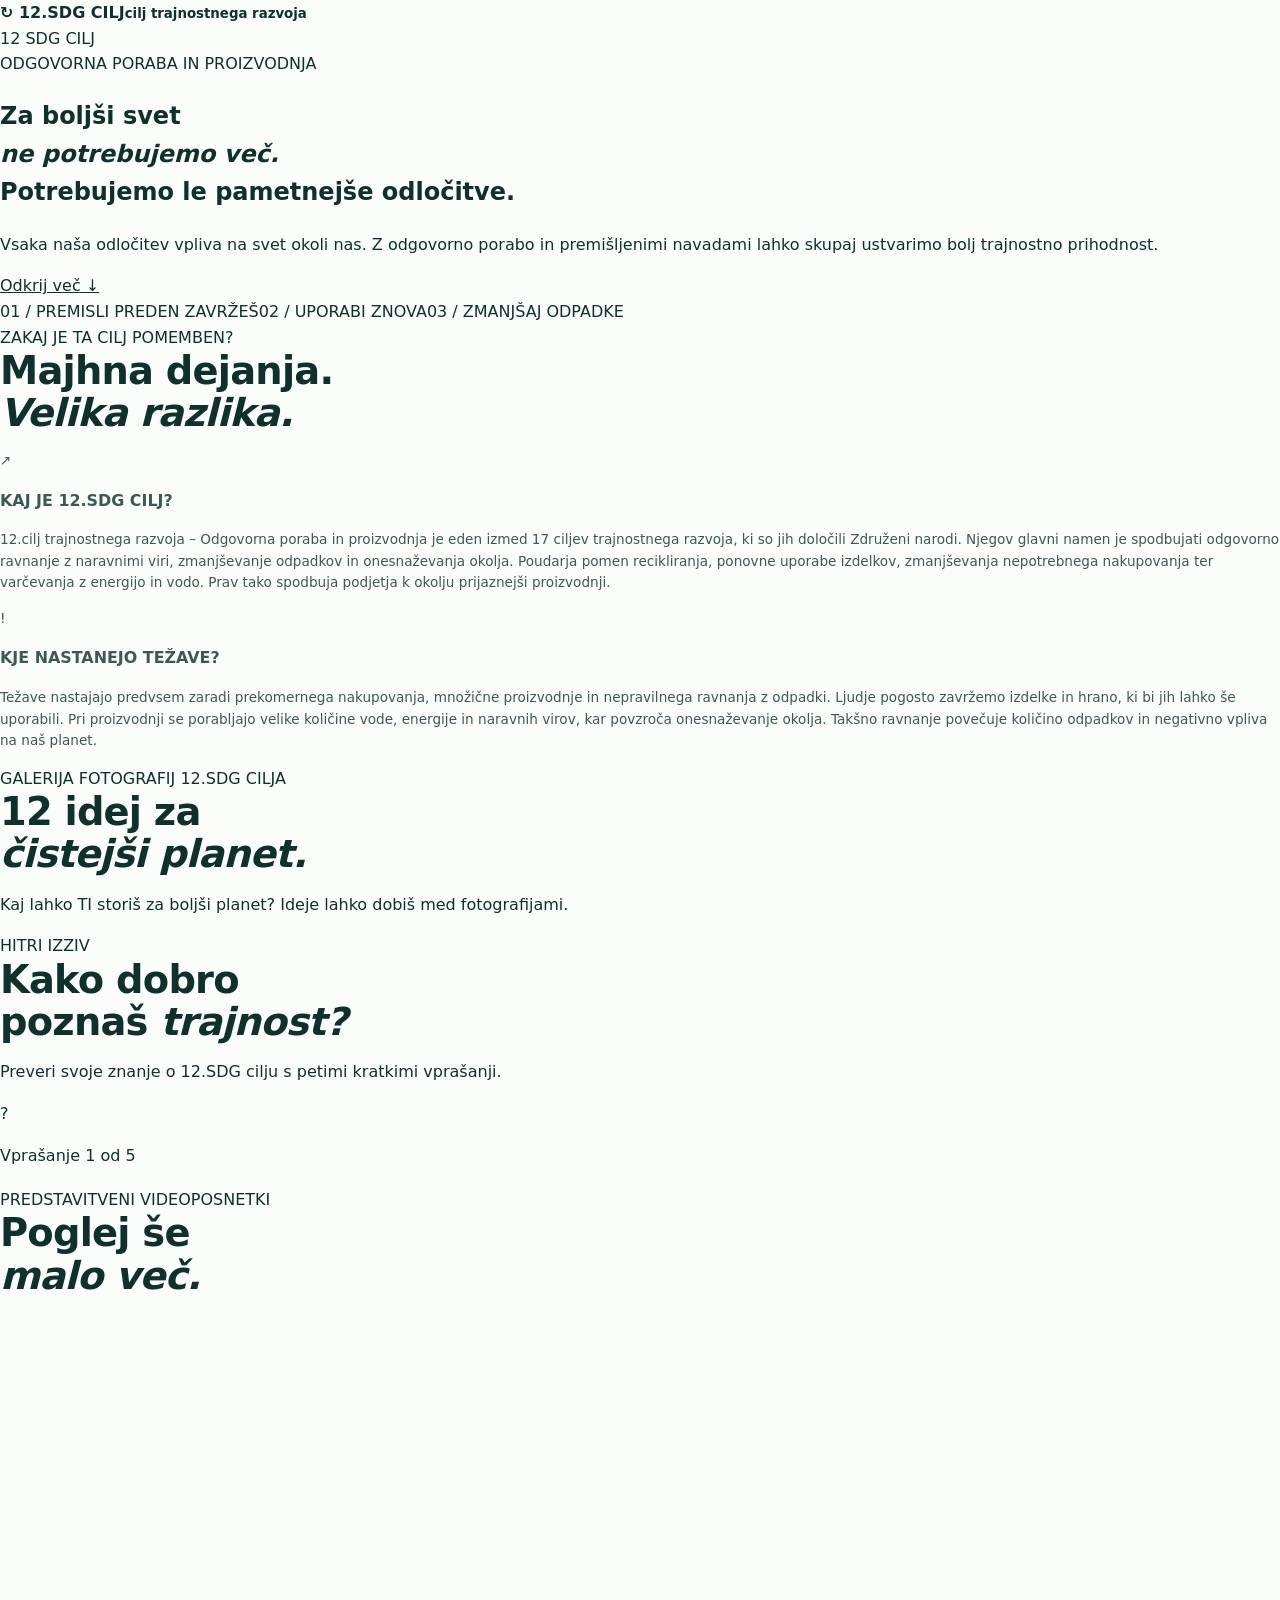
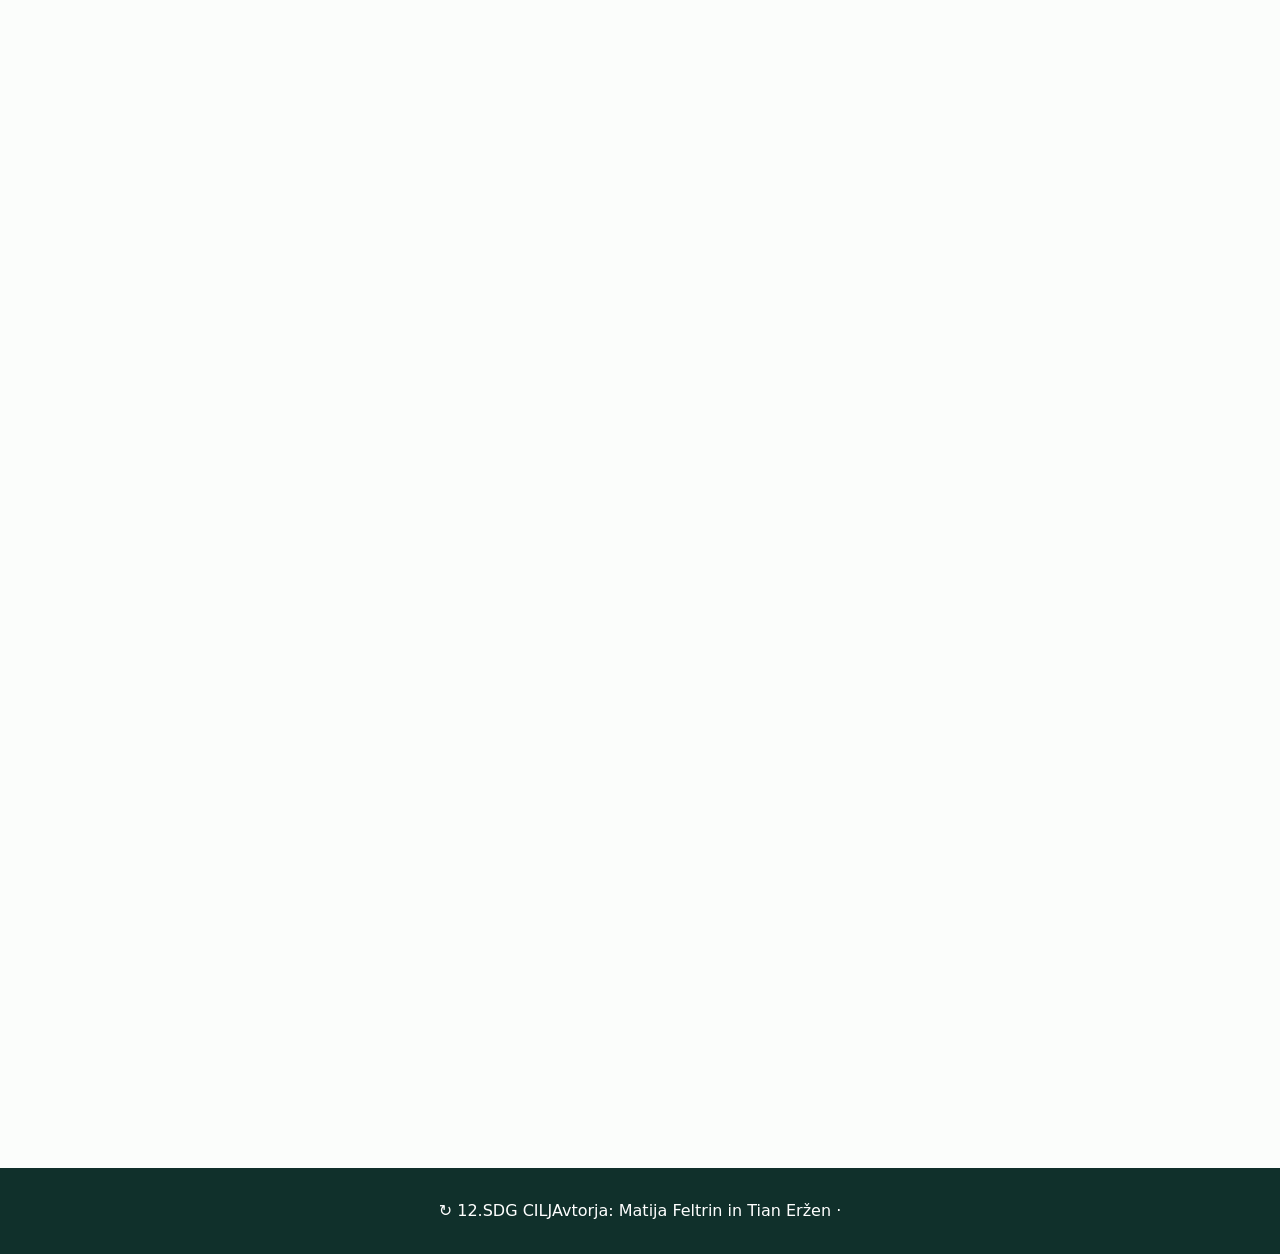
==== index.html @ e28fefe3 "Update index.html" ====
<!doctype html>
<html lang="sl"><head><meta charset="UTF-8"><meta name="viewport" content="width=device-width,initial-scale=1"><meta name="theme-color" content="#f6f9f1"><title>Korak za korakom | SDG 12</title><link rel="stylesheet" href="style.css"></head>
<body>
<header class="masthead" id="vrh"><a class="logo" href="#vrh"><span class="logo-mark">↻</span> 12.SDG CILJ<small>cilj trajnostnega razvoja</small></a><nav aria-label="Glavni meni"><a href="#projekt"></a><a href="#galerija"></a><a href="#kviz"></a><a href="#videi"></a></nav></header>
<main>
<section class="intro"><div class="intro-stamp">12 <span>SDG CILJ</span></div><div class="intro-text"><span class="kicker">ODGOVORNA PORABA IN PROIZVODNJA</span><h1>Za boljši svet<br><i>ne potrebujemo več.</i><br>Potrebujemo le pametnejše odločitve.</h1><p>Vsaka naša odločitev vpliva na svet okoli nas. Z odgovorno porabo in premišljenimi navadami lahko skupaj ustvarimo bolj trajnostno prihodnost.</p><a class="action" href="#projekt">Odkrij več ↓</a></div><div class="intro-doodle" aria-hidden="true"></div></section>
<section class="ticker" aria-label="Tri ideje"><span>01 / PREMISLI PREDEN ZAVRŽEŠ</span><span>02 / UPORABI ZNOVA</span><span>03 / ZMANJŠAJ ODPADKE</span></section>
<section id="projekt" class="why"><div class="section-label">ZAKAJ JE TA CILJ POMEMBEN?</div><div class="why-layout"><h2>Majhna dejanja.<br><em>Velika razlika.</em></h2><div class="why-copy"><div class="note"><span class="note-icon">↗</span><h3>KAJ JE 12.SDG CILJ?</h3><p>12.cilj trajnostnega razvoja – Odgovorna poraba in proizvodnja je eden izmed 17 ciljev trajnostnega razvoja, ki so jih določili Združeni narodi. Njegov glavni namen je spodbujati odgovorno ravnanje z naravnimi viri, zmanjševanje odpadkov in onesnaževanja okolja. Poudarja pomen recikliranja, ponovne uporabe izdelkov, zmanjševanja nepotrebnega nakupovanja ter varčevanja z energijo in vodo. Prav tako spodbuja podjetja k okolju prijaznejši proizvodnji.</p></div><div class="note"><span class="note-icon">!</span><h3>KJE NASTANEJO TEŽAVE?</h3><p>Težave nastajajo predvsem zaradi prekomernega nakupovanja, množične proizvodnje in nepravilnega ravnanja z odpadki. Ljudje pogosto zavržemo izdelke in hrano, ki bi jih lahko še uporabili. Pri proizvodnji se porabljajo velike količine vode, energije in naravnih virov, kar povzroča onesnaževanje okolja. Takšno ravnanje povečuje količino odpadkov in negativno vpliva na naš planet.</p></div></div></div></section>
<section id="galerija" class="gallery-section"><div class="gallery-intro"><span class="section-label">GALERIJA FOTOGRAFIJ 12.SDG CILJA</span><h2>12 idej za<br><em>čistejši planet.</em></h2><p>Kaj lahko TI storiš za boljši planet? Ideje lahko dobiš med fotografijami.</p><span class="gallery-tip"></span></div><div id="gallery" class="gallery" aria-label="Galerija 12 fotografij"></div></section>
<section id="kviz" class="quiz-section"><div class="quiz-side"><span class="section-label">HITRI IZZIV</span><h2>Kako dobro<br>poznaš <em>trajnost?</em></h2><p>Preveri svoje znanje o 12.SDG cilju s petimi kratkimi vprašanji.</p><div class="quiz-decoration" aria-hidden="true">?</div></div><div class="quiz-panel"><p class="quiz-progress" id="quiz-progress">Vprašanje 1 od 5</p><h3 id="quiz-question"></h3><div id="quiz-options" class="quiz-options"></div><p id="quiz-feedback" class="game-message" role="status" aria-live="polite"></p><button id="quiz-next" class="action" hidden>Naslednje vprašanje →</button></div></section>
<section id="videi" class="video-section"><div><span class="section-label">PREDSTAVITVENI VIDEOPOSNETKI</span><h2>Poglej še<br><em>malo več.</em></h2><p></p></div><div class="video-grid"><div class="video-embed"><iframe src="https://www.youtube-nocookie.com/embed/-pc6gd8o9B4" title="Videoposnetek o odgovorni porabi in proizvodnji" loading="lazy" referrerpolicy="strict-origin-when-cross-origin" allow="accelerometer; autoplay; clipboard-write; encrypted-media; gyroscope; picture-in-picture; web-share" allowfullscreen></iframe></div><div class="video-embed"><iframe src="https://www.youtube-nocookie.com/embed/Gd6uLo9GHGE" title="Drugi videoposnetek o SDG 12" loading="lazy" referrerpolicy="strict-origin-when-cross-origin" allow="accelerometer; autoplay; clipboard-write; encrypted-media; gyroscope; picture-in-picture; web-share" allowfullscreen></iframe></div></div></section>
</main><footer><span>↻ 12.SDG CILJ</span><span>Avtorja: Matija Feltrin in Tian Eržen · <span id="year"></span></span><a href="#vrh"></a></footer>
<dialog id="viewer" aria-label="Povečana fotografija"><button id="close" class="close" aria-label="Zapri">×</button><img id="large" alt=""><p id="caption"></p></dialog><script src="script.js"></script></body></html>
---- style.css ----
:root{--ink:#10302b;--mint:#e6f4ec;--leaf:#2a9d62;--sun:#ffcf33;--paper:#fbfdfb;--line:#c9e0d2;--bad:#d1495b}
*{box-sizing:border-box}
html{scroll-behavior:smooth}
@media (prefers-reduced-motion:reduce){html{scroll-behavior:auto}*{transition:none!important;animation:none!important}}
body{margin:0;font-family:"Bricolage Grotesque",system-ui,sans-serif;color:var(--ink);background:var(--paper);line-height:1.6}
a{color:inherit}
:focus-visible{outline:3px solid var(--sun);outline-offset:2px}
.top{position:sticky;top:0;z-index:5;display:flex;justify-content:space-between;align-items:center;gap:12px;padding:10px 20px;background:var(--ink);color:#fff}
.logo{font-weight:800;text-decoration:none}
.top nav{display:flex;gap:14px;overflow-x:auto;white-space:nowrap}
.top nav a{text-decoration:none;font-size:.92rem;opacity:.85}
.top nav a:hover{opacity:1;color:var(--sun)}
.hero{padding:clamp(48px,10vw,110px) 20px;max-width:980px;margin:auto}
.hero h1{font-size:clamp(2.2rem,7vw,5rem);line-height:1.02;margin:.3em 0;font-weight:800;letter-spacing:-.03em}
.tag{display:inline-block;background:var(--sun);padding:4px 12px;border-radius:99px;font-weight:700;font-size:.9rem}
.lead{max-width:60ch;font-size:1.15rem}
.btn{display:inline-block;background:var(--ink);color:#fff;border:2px solid var(--ink);padding:12px 22px;border-radius:99px;font:inherit;font-weight:700;text-decoration:none;cursor:pointer}
.btn:hover{background:var(--leaf);border-color:var(--leaf)}
.btn.ghost{background:transparent;color:var(--ink)}
.btn.ghost:hover{background:var(--sun);border-color:var(--sun)}
.wrap{max-width:980px;margin:auto;padding:48px 20px}
h2{font-size:clamp(1.6rem,4vw,2.4rem);line-height:1.1;margin:0 0 .4em;letter-spacing:-.02em}
.games h2:not(:first-child){margin-top:56px}
.sub{margin:0 0 18px;max-width:62ch}
.mt{margin-top:32px}
.two{display:grid;grid-template-columns:repeat(auto-fit,minmax(280px,1fr));gap:20px}
.three{display:grid;grid-template-columns:repeat(auto-fit,minmax(220px,1fr));gap:20px}
article,.card{background:var(--mint);border:2px solid var(--line);border-radius:18px;padding:22px}
article h3{margin-top:0}
.chips{display:flex;flex-wrap:wrap;gap:8px;margin-bottom:18px}
.chips button{font:inherit;padding:7px 16px;border-radius:99px;border:2px solid var(--ink);background:transparent;cursor:pointer}
.chips button[aria-pressed=true]{background:var(--ink);color:#fff}
.grid{display:grid;grid-template-columns:repeat(auto-fill,minmax(210px,1fr));gap:16px}
.photo{padding:0;border:2px solid var(--line);border-radius:16px;overflow:hidden;background:#fff;text-align:left;font:inherit;cursor:pointer;transition:transform .15s}
.photo:hover{transform:translateY(-4px)}
.thumb{aspect-ratio:4/3;display:grid;place-items:center;font-size:3.4rem;background:var(--mint)}
.thumb img,#lbImg img{width:100%;height:100%;object-fit:cover;display:block}
.photo span{display:block;padding:8px 12px 2px;font-weight:700}
.photo small{display:block;padding:0 12px 10px;opacity:.75}
.hud{display:flex;flex-wrap:wrap;gap:18px;align-items:center;margin-bottom:14px}
.hud .btn{margin-left:auto;padding:6px 16px}
.item{font-size:clamp(3rem,12vw,5.5rem);text-align:center;margin:8px 0}
.item small{display:block;font-size:1.1rem;font-weight:700}
.bins{display:grid;grid-template-columns:repeat(auto-fit,minmax(130px,1fr));gap:10px}
.bin{font:inherit;font-weight:700;padding:16px 8px;border-radius:14px;border:2px solid var(--ink);background:#fff;cursor:pointer}
.bin:hover{background:var(--sun)}
.bin:disabled{opacity:.5;cursor:default}
.msg{min-height:1.6em;font-weight:700;margin:14px 0 6px}
.ok{color:var(--leaf)}.no{color:var(--bad)}
.board{display:grid;grid-template-columns:repeat(4,1fr);gap:10px;max-width:420px}
.tile{aspect-ratio:1;font-size:2rem;border-radius:12px;border:2px solid var(--ink);background:var(--ink);color:transparent;cursor:pointer;transition:transform .2s,background .2s}
.tile.up{background:#fff;color:inherit}
.tile.done{background:var(--sun);color:inherit;border-color:var(--sun);cursor:default}
.q{font-size:1.25rem;font-weight:700;margin-top:0}
.opts{display:grid;gap:10px}
.opt{font:inherit;text-align:left;padding:12px 16px;border-radius:12px;border:2px solid var(--ink);background:#fff;cursor:pointer}
.opt:hover:not(:disabled){background:var(--sun)}
.opt.right{background:var(--leaf);color:#fff;border-color:var(--leaf)}
.opt.wrong{background:var(--bad);color:#fff;border-color:var(--bad)}
.bar{display:grid;grid-template-columns:minmax(90px,170px) 1fr 3.2em;gap:10px;align-items:center;margin:8px 0}
.bar i{display:block;height:20px;border-radius:99px;background:var(--leaf);width:0;transition:width .5s}
.bar div{background:#fff;border-radius:99px;border:2px solid var(--line)}
.note{font-size:.85rem;opacity:.8}
.link{font:inherit;background:none;border:0;text-decoration:underline;cursor:pointer;color:inherit}
.steps{list-style:none;padding:0;margin:0;border-left:4px solid var(--leaf)}
.steps li{padding:6px 0 14px 18px}
.steps b{display:block}
iframe,.ph{width:100%;aspect-ratio:16/9;border:0;border-radius:14px}
.ph{display:grid;place-items:center;text-align:center;padding:16px;border:2px dashed var(--leaf);background:var(--mint)}
footer{text-align:center;padding:30px 20px;background:var(--ink);color:#fff}
.lb{position:fixed;inset:0;z-index:20;background:rgba(10,30,25,.94);display:flex;align-items:center;justify-content:center;gap:10px;padding:16px;color:#fff}
.lb[hidden]{display:none}
.lb figure{margin:0;max-width:min(760px,80vw);text-align:center}
#lbImg{aspect-ratio:4/3;background:var(--mint);color:var(--ink);display:grid;place-items:center;font-size:7rem;border-radius:14px;overflow:hidden}
.lb button{background:none;border:0;color:#fff;font-size:2.6rem;cursor:pointer;padding:8px}
#lbClose{position:absolute;top:8px;right:14px}
@media (max-width:560px){.lb button:not(#lbClose){font-size:2rem;padding:2px}.lb figure{max-width:72vw}}
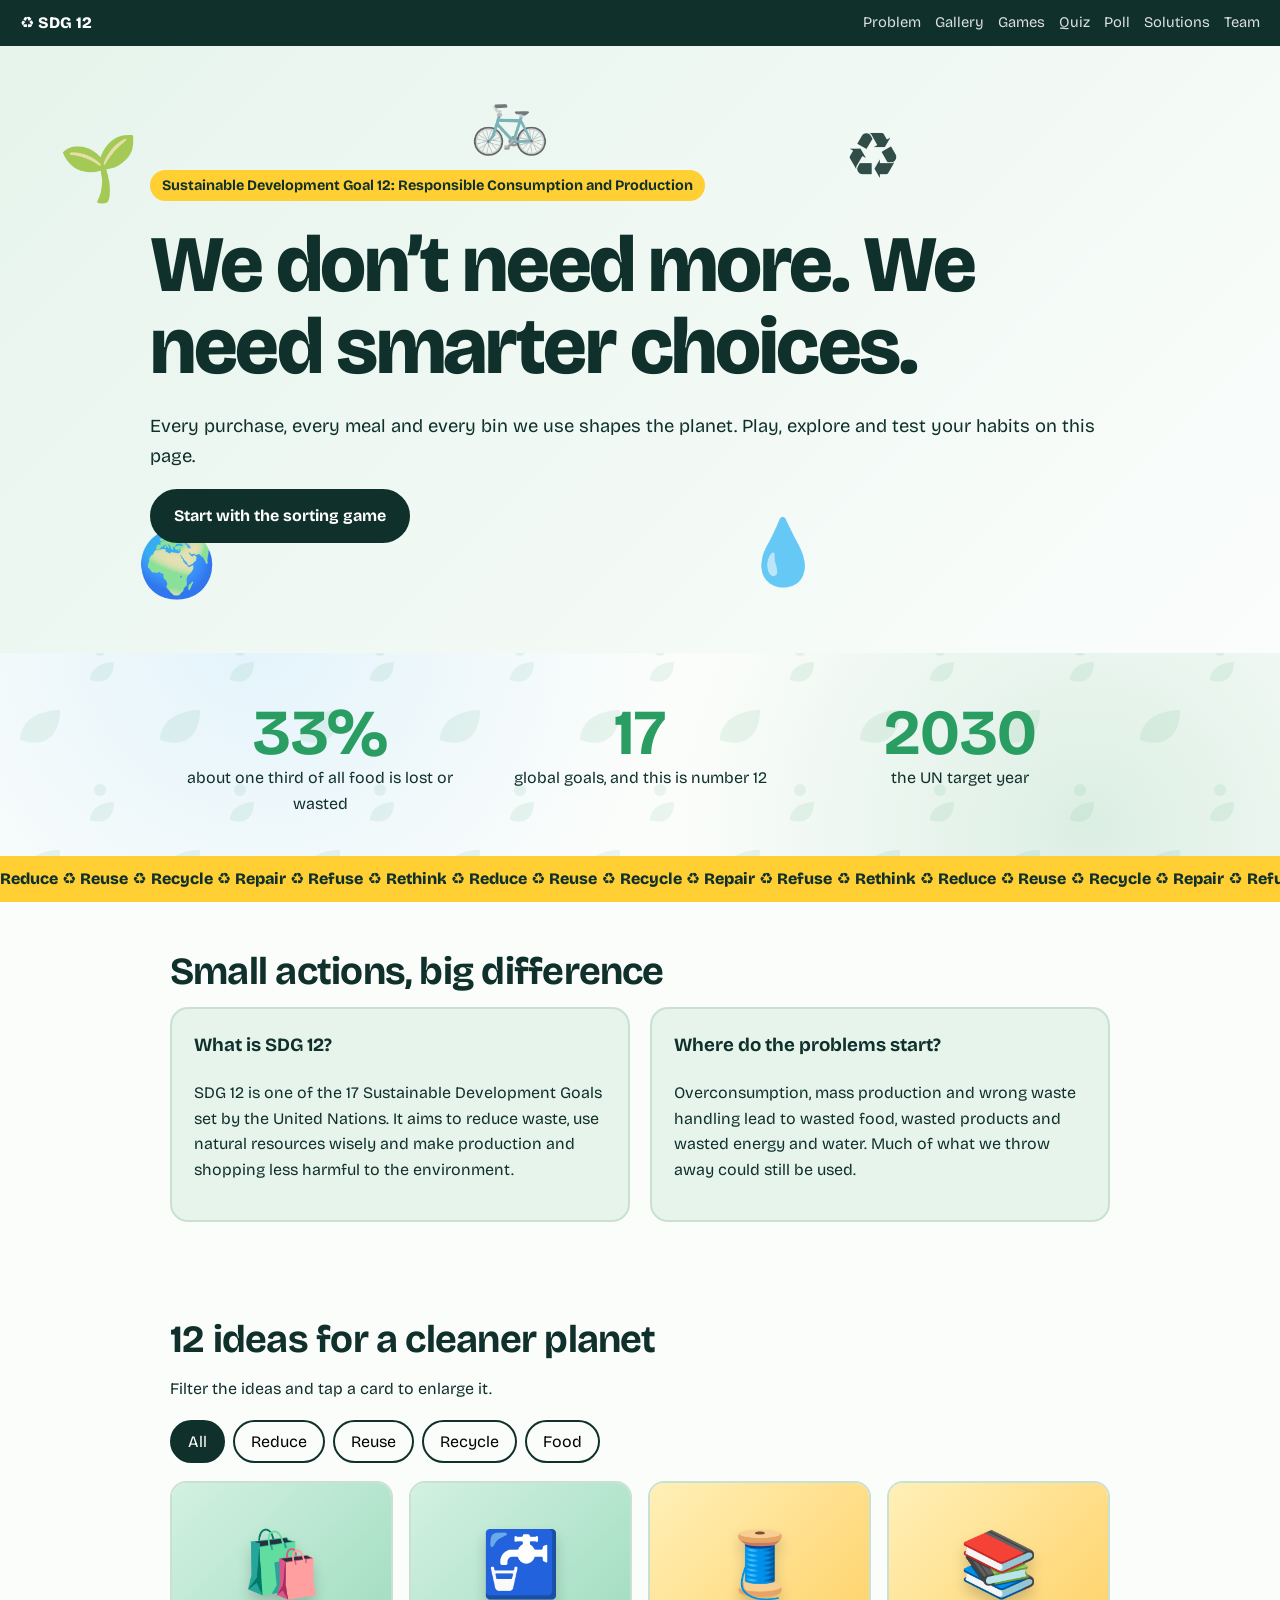
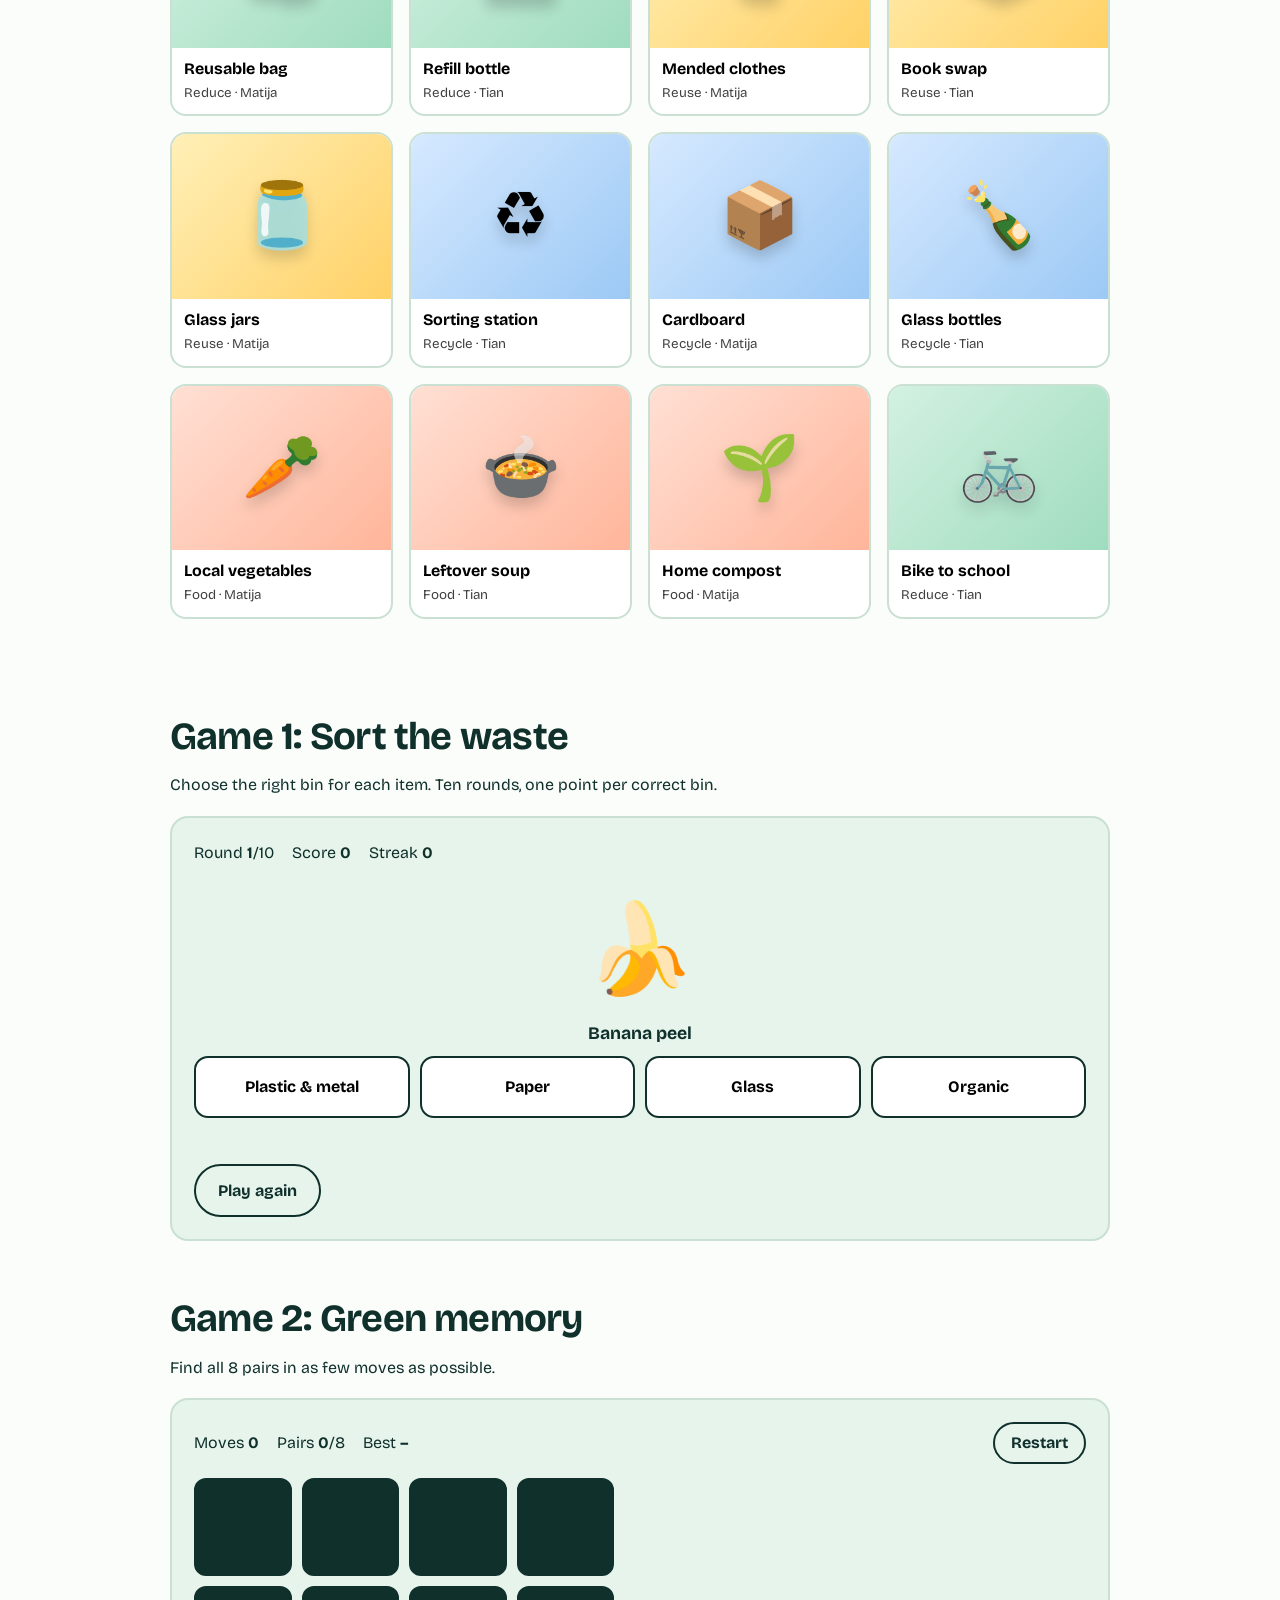
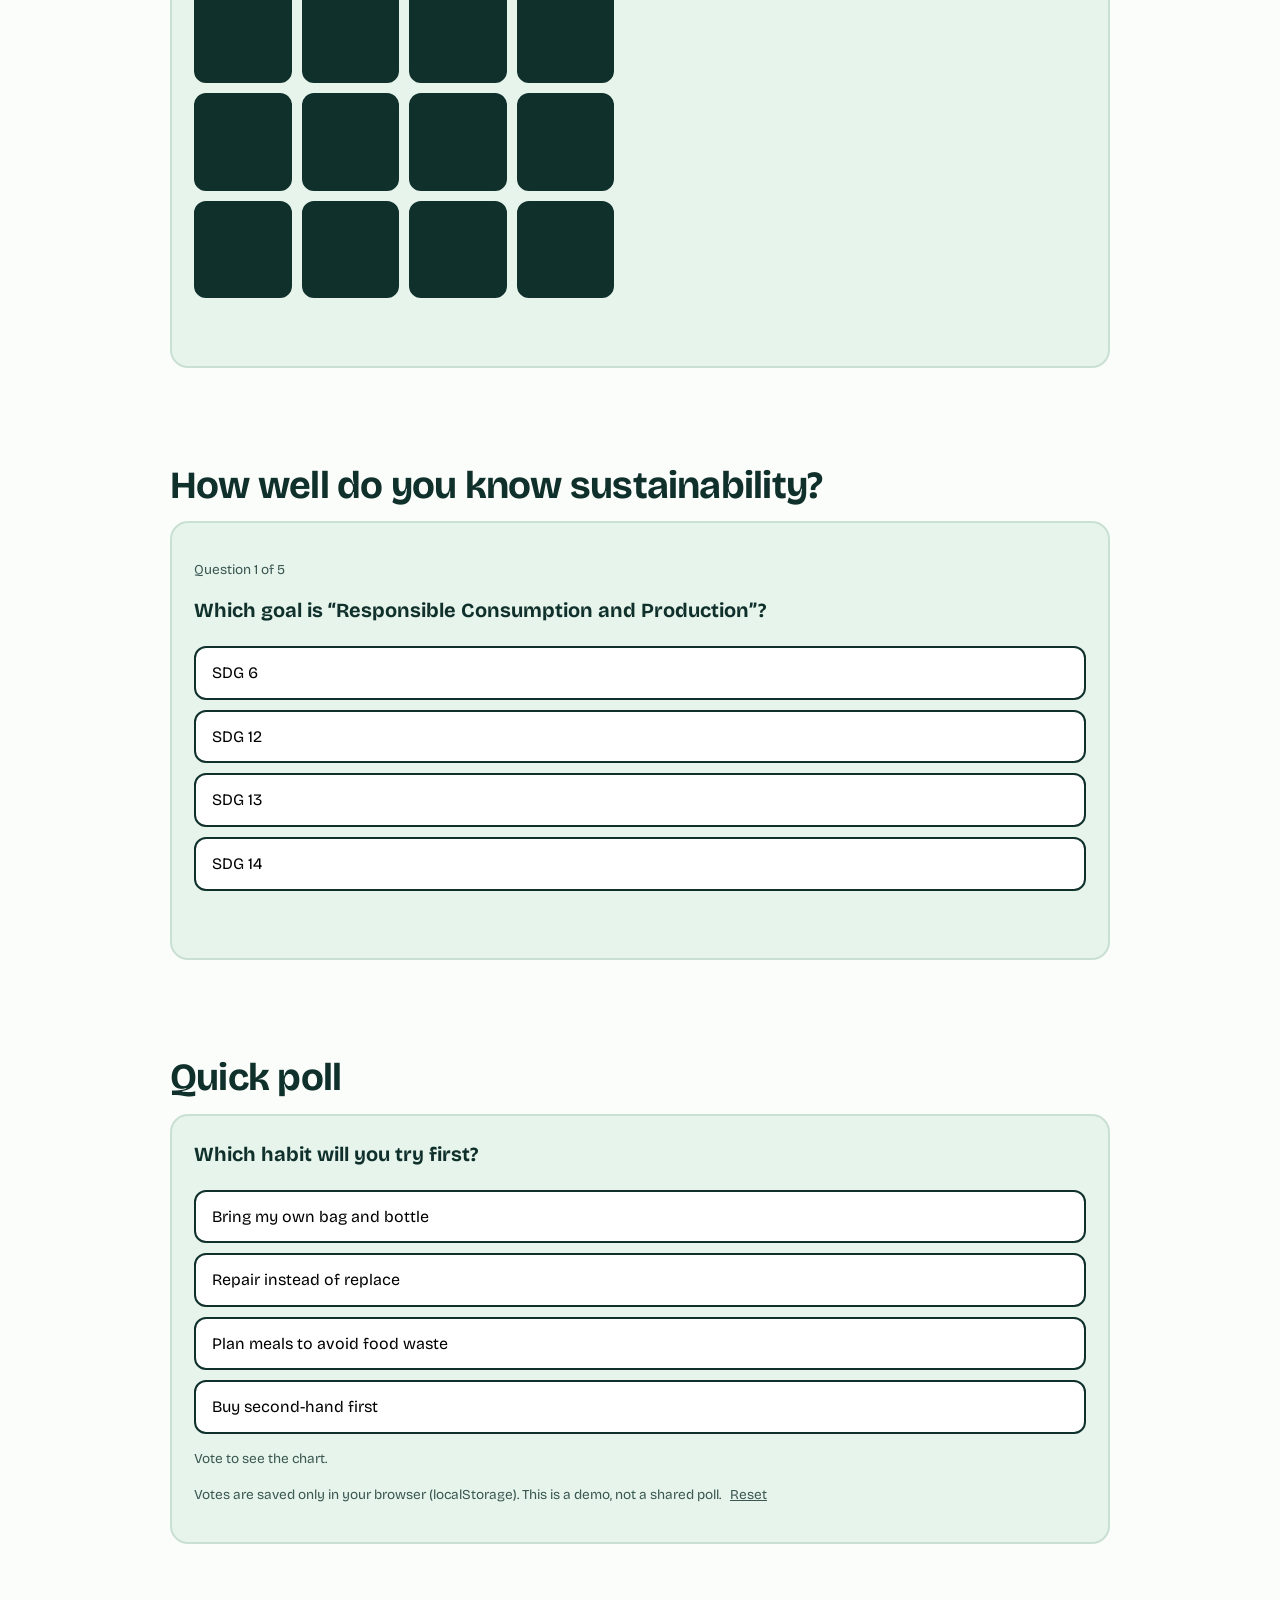
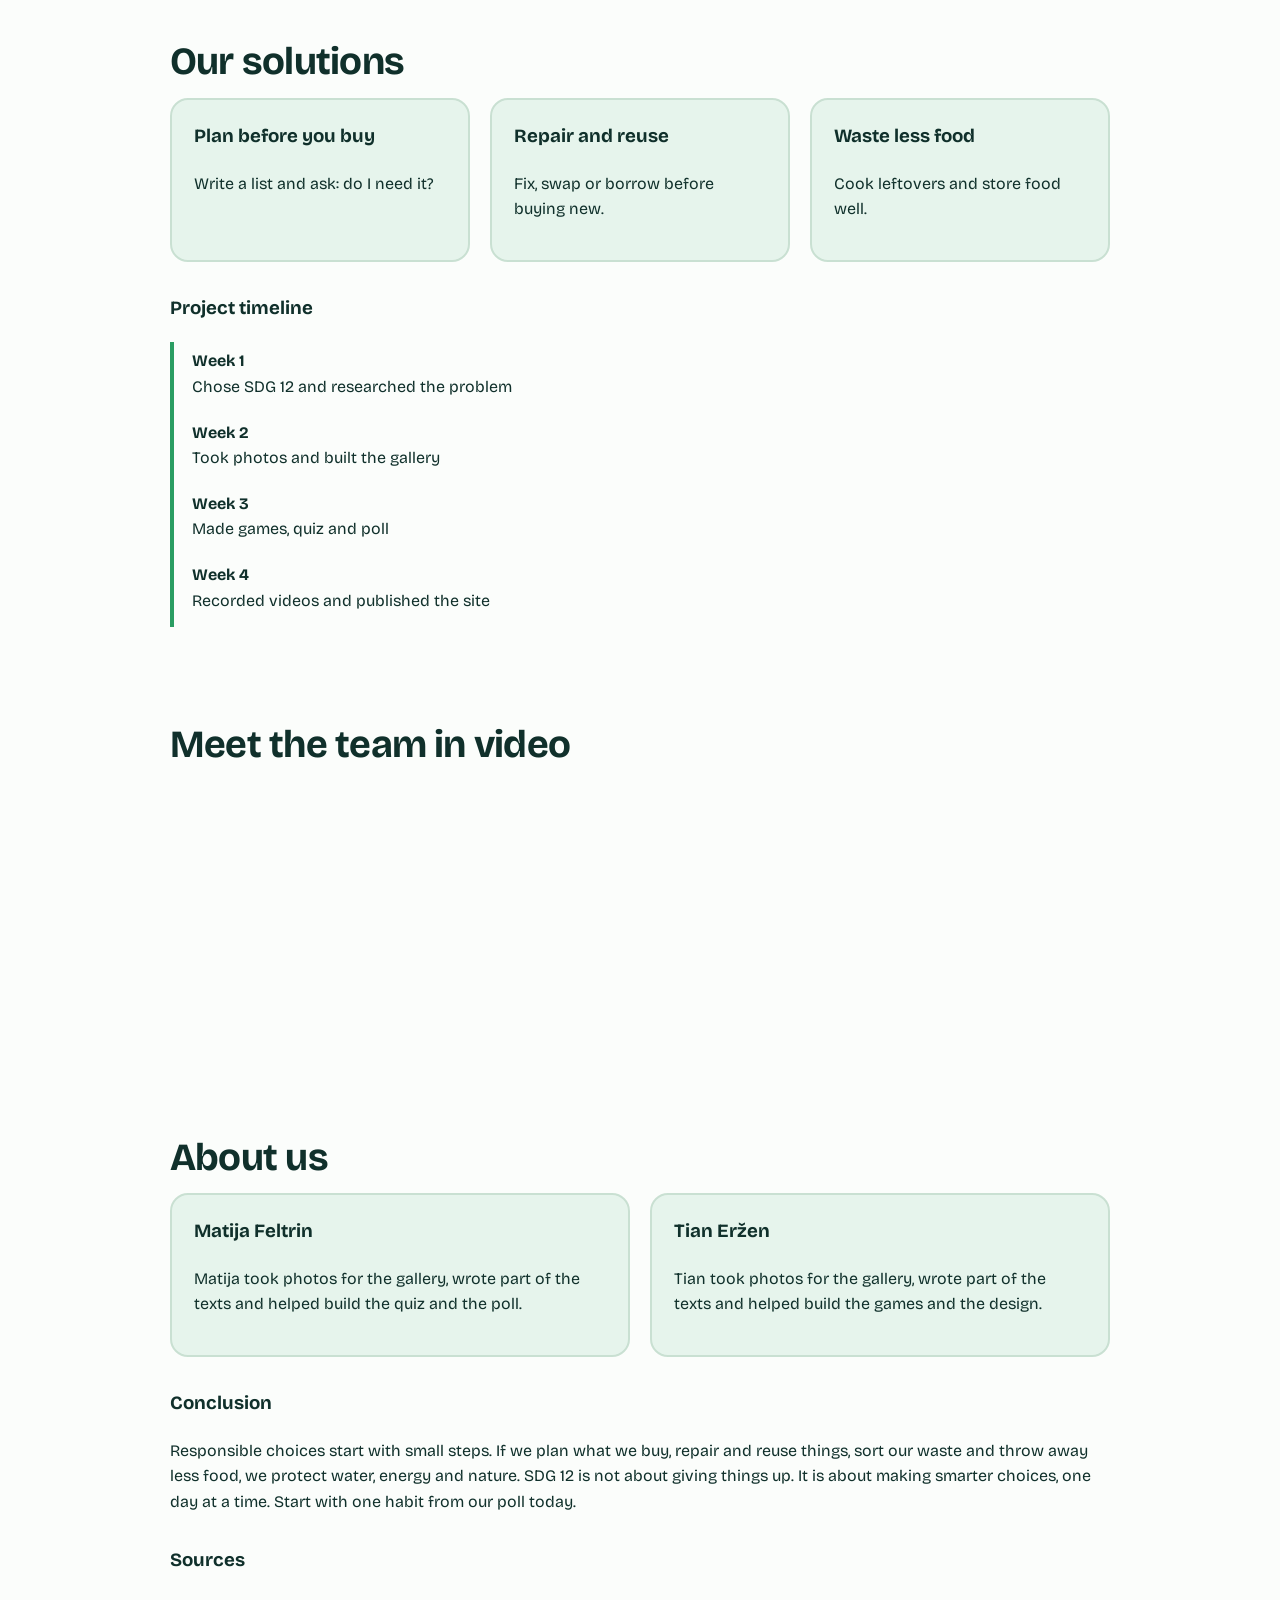
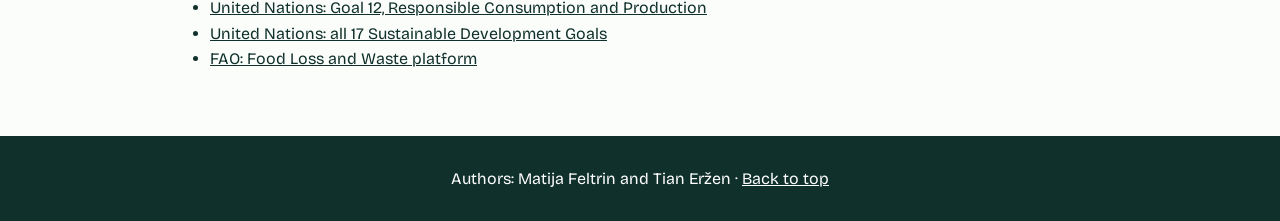
==== commit 91e720a0: "Rename index (3).html to index.html" ====
--- a/index.html
+++ b/index.html
@@ -1,13 +1,424 @@
-<!doctype html>
-<html lang="sl"><head><meta charset="UTF-8"><meta name="viewport" content="width=device-width,initial-scale=1"><meta name="theme-color" content="#f6f9f1"><title>Korak za korakom | SDG 12</title><link rel="stylesheet" href="style.css"></head>
+<!DOCTYPE html>
+<html lang="en">
+<head>
+<meta charset="utf-8">
+<meta name="viewport" content="width=device-width,initial-scale=1">
+<title>Step by Step | SDG 12</title>
+<link rel="preconnect" href="https://fonts.googleapis.com">
+<link href="https://fonts.googleapis.com/css2?family=Bricolage+Grotesque:opsz,wght@12..96,400;12..96,700;12..96,800&display=swap" rel="stylesheet">
+<style>
+:root{--ink:#10302b;--mint:#e6f4ec;--leaf:#2a9d62;--sun:#ffcf33;--paper:#fbfdfb;--line:#c9e0d2;--bad:#d1495b}
+*{box-sizing:border-box}
+html{scroll-behavior:smooth}
+@media (prefers-reduced-motion:reduce){html{scroll-behavior:auto}*{transition:none!important;animation:none!important}}
+body{margin:0;font-family:"Bricolage Grotesque",system-ui,sans-serif;color:var(--ink);background:var(--paper);line-height:1.6}
+a{color:inherit}
+:focus-visible{outline:3px solid var(--sun);outline-offset:2px}
+.top{position:sticky;top:0;z-index:5;display:flex;justify-content:space-between;align-items:center;gap:12px;padding:10px 20px;background:var(--ink);color:#fff}
+.logo{font-weight:800;text-decoration:none}
+.top nav{display:flex;gap:14px;overflow-x:auto;white-space:nowrap}
+.top nav a{text-decoration:none;font-size:.92rem;opacity:.85}
+.top nav a:hover{opacity:1;color:var(--sun)}
+.hero{padding:clamp(48px,10vw,110px) 20px;max-width:980px;margin:auto}
+.hero h1{font-size:clamp(2.2rem,7vw,5rem);line-height:1.02;margin:.3em 0;font-weight:800;letter-spacing:-.03em}
+.tag{display:inline-block;background:var(--sun);padding:4px 12px;border-radius:99px;font-weight:700;font-size:.9rem}
+.lead{max-width:60ch;font-size:1.15rem}
+.btn{display:inline-block;background:var(--ink);color:#fff;border:2px solid var(--ink);padding:12px 22px;border-radius:99px;font:inherit;font-weight:700;text-decoration:none;cursor:pointer}
+.btn:hover{background:var(--leaf);border-color:var(--leaf)}
+.btn.ghost{background:transparent;color:var(--ink)}
+.btn.ghost:hover{background:var(--sun);border-color:var(--sun)}
+.wrap{max-width:980px;margin:auto;padding:48px 20px}
+h2{font-size:clamp(1.6rem,4vw,2.4rem);line-height:1.1;margin:0 0 .4em;letter-spacing:-.02em}
+.games h2:not(:first-child){margin-top:56px}
+.sub{margin:0 0 18px;max-width:62ch}
+.mt{margin-top:32px}
+.two{display:grid;grid-template-columns:repeat(auto-fit,minmax(280px,1fr));gap:20px}
+.three{display:grid;grid-template-columns:repeat(auto-fit,minmax(220px,1fr));gap:20px}
+article,.card{background:var(--mint);border:2px solid var(--line);border-radius:18px;padding:22px}
+article h3{margin-top:0}
+.chips{display:flex;flex-wrap:wrap;gap:8px;margin-bottom:18px}
+.chips button{font:inherit;padding:7px 16px;border-radius:99px;border:2px solid var(--ink);background:transparent;cursor:pointer}
+.chips button[aria-pressed=true]{background:var(--ink);color:#fff}
+.grid{display:grid;grid-template-columns:repeat(auto-fill,minmax(210px,1fr));gap:16px}
+.photo{padding:0;border:2px solid var(--line);border-radius:16px;overflow:hidden;background:#fff;text-align:left;font:inherit;cursor:pointer;transition:transform .15s}
+.photo:hover{transform:translateY(-4px)}
+.thumb{aspect-ratio:4/3;display:grid;place-items:center;font-size:3.4rem;background:var(--mint)}
+.thumb img,#lbImg img{width:100%;height:100%;object-fit:cover;display:block}
+.photo span{display:block;padding:8px 12px 2px;font-weight:700}
+.photo small{display:block;padding:0 12px 10px;opacity:.75}
+.hud{display:flex;flex-wrap:wrap;gap:18px;align-items:center;margin-bottom:14px}
+.hud .btn{margin-left:auto;padding:6px 16px}
+.item{font-size:clamp(3rem,12vw,5.5rem);text-align:center;margin:8px 0}
+.item small{display:block;font-size:1.1rem;font-weight:700}
+.bins{display:grid;grid-template-columns:repeat(auto-fit,minmax(130px,1fr));gap:10px}
+.bin{font:inherit;font-weight:700;padding:16px 8px;border-radius:14px;border:2px solid var(--ink);background:#fff;cursor:pointer}
+.bin:hover{background:var(--sun)}
+.bin:disabled{opacity:.5;cursor:default}
+.msg{min-height:1.6em;font-weight:700;margin:14px 0 6px}
+.ok{color:var(--leaf)}.no{color:var(--bad)}
+.board{display:grid;grid-template-columns:repeat(4,1fr);gap:10px;max-width:420px}
+.tile{aspect-ratio:1;font-size:2rem;border-radius:12px;border:2px solid var(--ink);background:var(--ink);color:transparent;cursor:pointer;transition:transform .2s,background .2s}
+.tile.up{background:#fff;color:inherit}
+.tile.done{background:var(--sun);color:inherit;border-color:var(--sun);cursor:default}
+.q{font-size:1.25rem;font-weight:700;margin-top:0}
+.opts{display:grid;gap:10px}
+.opt{font:inherit;text-align:left;padding:12px 16px;border-radius:12px;border:2px solid var(--ink);background:#fff;cursor:pointer}
+.opt:hover:not(:disabled){background:var(--sun)}
+.opt.right{background:var(--leaf);color:#fff;border-color:var(--leaf)}
+.opt.wrong{background:var(--bad);color:#fff;border-color:var(--bad)}
+.bar{display:grid;grid-template-columns:minmax(90px,170px) 1fr 3.2em;gap:10px;align-items:center;margin:8px 0}
+.bar i{display:block;height:20px;border-radius:99px;background:var(--leaf);width:0;transition:width .5s}
+.bar div{background:#fff;border-radius:99px;border:2px solid var(--line)}
+.note{font-size:.85rem;opacity:.8}
+.link{font:inherit;background:none;border:0;text-decoration:underline;cursor:pointer;color:inherit}
+.steps{list-style:none;padding:0;margin:0;border-left:4px solid var(--leaf)}
+.steps li{padding:6px 0 14px 18px}
+.steps b{display:block}
+iframe,.ph{width:100%;aspect-ratio:16/9;border:0;border-radius:14px}
+.ph{display:grid;place-items:center;text-align:center;padding:16px;border:2px dashed var(--leaf);background:var(--mint)}
+footer{text-align:center;padding:30px 20px;background:var(--ink);color:#fff}
+.lb{position:fixed;inset:0;z-index:20;background:rgba(10,30,25,.94);display:flex;align-items:center;justify-content:center;gap:10px;padding:16px;color:#fff}
+.lb[hidden]{display:none}
+.lb figure{margin:0;max-width:min(760px,80vw);text-align:center}
+#lbImg{aspect-ratio:4/3;background:var(--mint);color:var(--ink);display:grid;place-items:center;font-size:7rem;border-radius:14px;overflow:hidden}
+.lb button{background:none;border:0;color:#fff;font-size:2.6rem;cursor:pointer;padding:8px}
+#lbClose{position:absolute;top:8px;right:14px}
+@media (max-width:560px){.lb button:not(#lbClose){font-size:2rem;padding:2px}.lb figure{max-width:72vw}}
+
+.hero{position:relative;overflow:hidden;max-width:none;background:linear-gradient(135deg,var(--mint),#fff 60%,#fff6cf);background-size:200% 200%;animation:shift 12s ease-in-out infinite alternate}
+.hero>*{position:relative;max-width:980px;margin-left:auto;margin-right:auto;display:block}
+.hero .tag{display:table;margin-left:max(20px,calc((100% - 980px)/2))}
+.hero>:not(.float){margin-left:max(20px,calc((100% - 980px)/2));margin-right:20px}
+.hero h1{animation:rise .9s both .1s}.hero .lead{animation:rise .9s both .3s}.hero .btn{display:table;animation:rise .9s both .5s}
+.float{position:absolute!important;inset:0;margin:0!important;pointer-events:none}
+.float span{position:absolute;font-size:clamp(2rem,6vw,4rem);opacity:.85;animation:drift 7s ease-in-out infinite alternate}
+.float span:nth-child(1){left:6%;top:12%}.float span:nth-child(2){right:8%;top:10%;animation-delay:-2s}.float span:nth-child(3){right:16%;bottom:8%;animation-delay:-4s}.float span:nth-child(4){left:14%;bottom:6%;animation-delay:-1s}.float span:nth-child(5){left:48%;top:4%;animation-delay:-3s}
+.stats{display:grid;grid-template-columns:repeat(auto-fit,minmax(200px,1fr));gap:20px;text-align:center;padding-bottom:0}
+.stats b{display:block;font-size:clamp(2.4rem,7vw,4rem);line-height:1;color:var(--leaf)}
+.marq{overflow:hidden;background:var(--sun);font-weight:800;padding:10px 0;margin-top:40px;white-space:nowrap}
+.marq div{display:inline-block;animation:slide 22s linear infinite}
+.prog{position:fixed;top:0;left:0;height:4px;width:0;background:var(--sun);z-index:30}
+.rv{opacity:0;transform:translateY(34px) scale(.97);transition:opacity .7s,transform .7s,box-shadow .3s}
+.rv.in{opacity:1;transform:none}
+article.rv.in:hover{transform:translateY(-6px) rotate(-.6deg);box-shadow:0 14px 28px rgba(16,48,43,.15)}
+.photo{animation:pop .5s backwards}
+.photo:hover .thumb{transform:scale(1.12) rotate(3deg)}.thumb{transition:transform .35s;overflow:hidden}
+.logo:hover{display:inline-block;animation:spin .8s}
+.btn{transition:transform .2s,background .2s}.btn:hover{transform:scale(1.06)}
+.item{animation:bob 2.4s ease-in-out infinite}
+.tile.done{animation:pop .4s}
+.cf{position:fixed;top:-20px;z-index:40;font-size:1.6rem;pointer-events:none;animation:fall 2.6s ease-in forwards}
+@keyframes shift{to{background-position:100% 100%}}
+@keyframes rise{from{opacity:0;transform:translateY(30px)}}
+@keyframes drift{to{transform:translate(18px,-24px) rotate(14deg)}}
+@keyframes slide{to{transform:translateX(-50%)}}
+@keyframes pop{from{opacity:0;transform:scale(.7)}}
+@keyframes spin{to{transform:rotate(360deg)}}
+@keyframes bob{50%{transform:translateY(-8px)}}
+@keyframes fall{to{transform:translateY(110vh) rotate(540deg)}}
+
+body{background:radial-gradient(circle at 12% 8%,rgba(42,157,98,.16),transparent 32%),radial-gradient(circle at 90% 22%,rgba(255,207,51,.24),transparent 30%),radial-gradient(circle at 20% 70%,rgba(120,200,255,.18),transparent 34%),radial-gradient(circle at 85% 92%,rgba(42,157,98,.15),transparent 30%),var(--paper);background-attachment:fixed}
+body::before{content:"";position:fixed;inset:0;z-index:-1;pointer-events:none;background:url("data:image/svg+xml,%3Csvg xmlns='http://www.w3.org/2000/svg' width='140' height='140'%3E%3Cg fill='%232a9d62' fill-opacity='.09'%3E%3Cpath d='M20 40c0-20 20-30 40-30 0 20-10 40-40 30z'/%3E%3Ccircle cx='100' cy='90' r='6'/%3E%3Cpath d='M90 120c0-12 12-18 24-18 0 12-6 24-24 18z'/%3E%3C/g%3E%3C/svg%3E");animation:bgmove 70s linear infinite}
+@keyframes bgmove{to{background-position:140px 140px}}
+.thumb{font-size:4rem;text-shadow:0 8px 14px rgba(0,0,0,.18)}
+.thumb[data-c=Reduce],#lbImg[data-c=Reduce]{background:linear-gradient(135deg,#d3f1e1,#9fdcbf)}
+.thumb[data-c=Reuse],#lbImg[data-c=Reuse]{background:linear-gradient(135deg,#fff0b8,#ffd166)}
+.thumb[data-c=Recycle],#lbImg[data-c=Recycle]{background:linear-gradient(135deg,#d6e9ff,#9cc9f5)}
+.thumb[data-c=Food],#lbImg[data-c=Food]{background:linear-gradient(135deg,#ffe0d4,#ffb59a)}
+</style>
+</head>
 <body>
-<header class="masthead" id="vrh"><a class="logo" href="#vrh"><span class="logo-mark">↻</span> 12.SDG CILJ<small>cilj trajnostnega razvoja</small></a><nav aria-label="Glavni meni"><a href="#projekt"></a><a href="#galerija"></a><a href="#kviz"></a><a href="#videi"></a></nav></header>
-<main>
-<section class="intro"><div class="intro-stamp">12 <span>SDG CILJ</span></div><div class="intro-text"><span class="kicker">ODGOVORNA PORABA IN PROIZVODNJA</span><h1>Za boljši svet<br><i>ne potrebujemo več.</i><br>Potrebujemo le pametnejše odločitve.</h1><p>Vsaka naša odločitev vpliva na svet okoli nas. Z odgovorno porabo in premišljenimi navadami lahko skupaj ustvarimo bolj trajnostno prihodnost.</p><a class="action" href="#projekt">Odkrij več ↓</a></div><div class="intro-doodle" aria-hidden="true"></div></section>
-<section class="ticker" aria-label="Tri ideje"><span>01 / PREMISLI PREDEN ZAVRŽEŠ</span><span>02 / UPORABI ZNOVA</span><span>03 / ZMANJŠAJ ODPADKE</span></section>
-<section id="projekt" class="why"><div class="section-label">ZAKAJ JE TA CILJ POMEMBEN?</div><div class="why-layout"><h2>Majhna dejanja.<br><em>Velika razlika.</em></h2><div class="why-copy"><div class="note"><span class="note-icon">↗</span><h3>KAJ JE 12.SDG CILJ?</h3><p>12.cilj trajnostnega razvoja – Odgovorna poraba in proizvodnja je eden izmed 17 ciljev trajnostnega razvoja, ki so jih določili Združeni narodi. Njegov glavni namen je spodbujati odgovorno ravnanje z naravnimi viri, zmanjševanje odpadkov in onesnaževanja okolja. Poudarja pomen recikliranja, ponovne uporabe izdelkov, zmanjševanja nepotrebnega nakupovanja ter varčevanja z energijo in vodo. Prav tako spodbuja podjetja k okolju prijaznejši proizvodnji.</p></div><div class="note"><span class="note-icon">!</span><h3>KJE NASTANEJO TEŽAVE?</h3><p>Težave nastajajo predvsem zaradi prekomernega nakupovanja, množične proizvodnje in nepravilnega ravnanja z odpadki. Ljudje pogosto zavržemo izdelke in hrano, ki bi jih lahko še uporabili. Pri proizvodnji se porabljajo velike količine vode, energije in naravnih virov, kar povzroča onesnaževanje okolja. Takšno ravnanje povečuje količino odpadkov in negativno vpliva na naš planet.</p></div></div></div></section>
-<section id="galerija" class="gallery-section"><div class="gallery-intro"><span class="section-label">GALERIJA FOTOGRAFIJ 12.SDG CILJA</span><h2>12 idej za<br><em>čistejši planet.</em></h2><p>Kaj lahko TI storiš za boljši planet? Ideje lahko dobiš med fotografijami.</p><span class="gallery-tip"></span></div><div id="gallery" class="gallery" aria-label="Galerija 12 fotografij"></div></section>
-<section id="kviz" class="quiz-section"><div class="quiz-side"><span class="section-label">HITRI IZZIV</span><h2>Kako dobro<br>poznaš <em>trajnost?</em></h2><p>Preveri svoje znanje o 12.SDG cilju s petimi kratkimi vprašanji.</p><div class="quiz-decoration" aria-hidden="true">?</div></div><div class="quiz-panel"><p class="quiz-progress" id="quiz-progress">Vprašanje 1 od 5</p><h3 id="quiz-question"></h3><div id="quiz-options" class="quiz-options"></div><p id="quiz-feedback" class="game-message" role="status" aria-live="polite"></p><button id="quiz-next" class="action" hidden>Naslednje vprašanje →</button></div></section>
-<section id="videi" class="video-section"><div><span class="section-label">PREDSTAVITVENI VIDEOPOSNETKI</span><h2>Poglej še<br><em>malo več.</em></h2><p></p></div><div class="video-grid"><div class="video-embed"><iframe src="https://www.youtube-nocookie.com/embed/-pc6gd8o9B4" title="Videoposnetek o odgovorni porabi in proizvodnji" loading="lazy" referrerpolicy="strict-origin-when-cross-origin" allow="accelerometer; autoplay; clipboard-write; encrypted-media; gyroscope; picture-in-picture; web-share" allowfullscreen></iframe></div><div class="video-embed"><iframe src="https://www.youtube-nocookie.com/embed/Gd6uLo9GHGE" title="Drugi videoposnetek o SDG 12" loading="lazy" referrerpolicy="strict-origin-when-cross-origin" allow="accelerometer; autoplay; clipboard-write; encrypted-media; gyroscope; picture-in-picture; web-share" allowfullscreen></iframe></div></div></section>
-</main><footer><span>↻ 12.SDG CILJ</span><span>Avtorja: Matija Feltrin in Tian Eržen · <span id="year"></span></span><a href="#vrh"></a></footer>
-<dialog id="viewer" aria-label="Povečana fotografija"><button id="close" class="close" aria-label="Zapri">×</button><img id="large" alt=""><p id="caption"></p></dialog><script src="script.js"></script></body></html>
+<div class="prog" id="prog"></div>
+<header class="top">
+  <a class="logo" href="#top">♻ SDG 12</a>
+  <nav><a href="#problem">Problem</a><a href="#gallery">Gallery</a><a href="#sort">Games</a><a href="#quiz">Quiz</a><a href="#poll">Poll</a><a href="#solutions">Solutions</a><a href="#team">Team</a></nav>
+</header>
+
+<main id="top">
+<section class="hero">
+  <div class="float" aria-hidden="true"><span>🌱</span><span>♻️</span><span>💧</span><span>🌍</span><span>🚲</span></div>
+  <p class="tag">Sustainable Development Goal 12: Responsible Consumption and Production</p>
+  <h1>We don’t need more. We need smarter choices.</h1>
+  <p class="lead">Every purchase, every meal and every bin we use shapes the planet. Play, explore and test your habits on this page.</p>
+  <a class="btn" href="#sort">Start with the sorting game</a>
+</section>
+
+<section class="stats wrap"><div><b data-n="33" data-s="%">0</b>about one third of all food is lost or wasted</div><div><b data-n="17">0</b>global goals, and this is number 12</div><div><b data-n="2030">0</b>the UN target year</div></section>
+<div class="marq" aria-hidden="true"><div>Reduce ♻ Reuse ♻ Recycle ♻ Repair ♻ Refuse ♻ Rethink ♻ Reduce ♻ Reuse ♻ Recycle ♻ Repair ♻ Refuse ♻ Rethink ♻ Reduce ♻ Reuse ♻ Recycle ♻ Repair ♻ Refuse ♻ Rethink ♻ Reduce ♻ Reuse ♻ Recycle ♻ Repair ♻ Refuse ♻ Rethink ♻ Reduce ♻ Reuse ♻ Recycle ♻ Repair ♻ Refuse ♻ Rethink ♻ Reduce ♻ Reuse ♻ Recycle ♻ Repair ♻ Refuse ♻ Rethink ♻ Reduce ♻ Reuse ♻ Recycle ♻ Repair ♻ Refuse ♻ Rethink ♻ Reduce ♻ Reuse ♻ Recycle ♻ Repair ♻ Refuse ♻ Rethink ♻ </div></div>
+
+<section id="problem" class="wrap">
+  <h2>Small actions, big difference</h2>
+  <div class="two">
+    <article><h3>What is SDG 12?</h3><p>SDG 12 is one of the 17 Sustainable Development Goals set by the United Nations. It aims to reduce waste, use natural resources wisely and make production and shopping less harmful to the environment.</p></article>
+    <article><h3>Where do the problems start?</h3><p>Overconsumption, mass production and wrong waste handling lead to wasted food, wasted products and wasted energy and water. Much of what we throw away could still be used.</p></article>
+  </div>
+</section>
+
+<section id="gallery" class="wrap">
+  <h2>12 ideas for a cleaner planet</h2>
+  <p class="sub">Filter the ideas and tap a card to enlarge it.</p>
+  <div id="filters" class="chips"></div>
+  <div id="grid" class="grid"></div>
+</section>
+
+<section id="sort" class="wrap games">
+  <h2>Game 1: Sort the waste</h2>
+  <p class="sub">Choose the right bin for each item. Ten rounds, one point per correct bin.</p>
+  <div class="card game">
+    <div class="hud"><span>Round <b id="sRound">1</b>/10</span><span>Score <b id="sScore">0</b></span><span>Streak <b id="sStreak">0</b></span></div>
+    <div id="sItem" class="item" aria-live="polite"></div>
+    <div id="sBins" class="bins"></div>
+    <p id="sMsg" class="msg" aria-live="polite"></p>
+    <button id="sRestart" class="btn ghost" hidden>Play again</button>
+  </div>
+
+  <h2 id="memory">Game 2: Green memory</h2>
+  <p class="sub">Find all 8 pairs in as few moves as possible.</p>
+  <div class="card game">
+    <div class="hud"><span>Moves <b id="mMoves">0</b></span><span>Pairs <b id="mPairs">0</b>/8</span><span>Best <b id="mBest">–</b></span><button id="mRestart" class="btn ghost">Restart</button></div>
+    <div id="mBoard" class="board"></div>
+    <p id="mMsg" class="msg" aria-live="polite"></p>
+  </div>
+</section>
+
+<section id="quiz" class="wrap">
+  <h2>How well do you know sustainability?</h2>
+  <div class="card game" id="quizBox"></div>
+</section>
+
+<section id="poll" class="wrap">
+  <h2>Quick poll</h2>
+  <div class="card game">
+    <p class="q">Which habit will you try first?</p>
+    <div id="pollOpts" class="opts"></div>
+    <div id="pollChart" class="chart" aria-live="polite"></div>
+    <p class="note">Votes are saved only in your browser (localStorage). This is a demo, not a shared poll. <button id="pollReset" class="link">Reset</button></p>
+  </div>
+</section>
+
+<section id="solutions" class="wrap">
+  <h2>Our solutions</h2>
+  <div class="three">
+    <article><h3>Plan before you buy</h3><p>Write a list and ask: do I need it?</p></article>
+    <article><h3>Repair and reuse</h3><p>Fix, swap or borrow before buying new.</p></article>
+    <article><h3>Waste less food</h3><p>Cook leftovers and store food well.</p></article>
+  </div>
+  <h3 class="mt">Project timeline</h3>
+  <ol class="steps">
+    <li><b>Week 1</b> Chose SDG 12 and researched the problem</li>
+    <li><b>Week 2</b> Took photos and built the gallery</li>
+    <li><b>Week 3</b> Made games, quiz and poll</li>
+    <li><b>Week 4</b> Recorded videos and published the site</li>
+  </ol>
+</section>
+
+<section id="videos" class="wrap">
+  <h2>Meet the team in video</h2>
+  <div class="two">
+    <iframe src="https://www.youtube-nocookie.com/embed/-pc6gd8o9B4" title="Student introduction 1" loading="lazy" allowfullscreen></iframe>
+    <iframe src="https://www.youtube-nocookie.com/embed/Gd6uLo9GHGE" title="Student introduction 2" loading="lazy" allowfullscreen></iframe>
+  </div>
+</section>
+
+<section id="team" class="wrap">
+  <h2>About us</h2>
+  <div class="two">
+    <article><h3>Matija Feltrin</h3><p>Matija took photos for the gallery, wrote part of the texts and helped build the quiz and the poll.</p></article>
+    <article><h3>Tian Eržen</h3><p>Tian took photos for the gallery, wrote part of the texts and helped build the games and the design.</p></article>
+  </div>
+  <h3 class="mt">Conclusion</h3>
+  <p>Responsible choices start with small steps. If we plan what we buy, repair and reuse things, sort our waste and throw away less food, we protect water, energy and nature. SDG 12 is not about giving things up. It is about making smarter choices, one day at a time. Start with one habit from our poll today.</p>
+  <h3 class="mt">Sources</h3>
+  <ul><li><a href="https://sdgs.un.org/goals/goal12" target="_blank" rel="noopener">United Nations: Goal 12, Responsible Consumption and Production</a></li><li><a href="https://sdgs.un.org/goals" target="_blank" rel="noopener">United Nations: all 17 Sustainable Development Goals</a></li><li><a href="https://www.fao.org/platform-food-loss-waste/en/" target="_blank" rel="noopener">FAO: Food Loss and Waste platform</a></li></ul>
+</section>
+</main>
+
+<footer>Authors: Matija Feltrin and Tian Eržen · <a href="#top">Back to top</a></footer>
+
+<div id="lb" class="lb" hidden role="dialog" aria-modal="true" aria-label="Photo viewer">
+  <button id="lbClose" aria-label="Close">×</button>
+  <button id="lbPrev" aria-label="Previous">‹</button>
+  <figure><div id="lbImg"></div><figcaption id="lbCap"></figcaption></figure>
+  <button id="lbNext" aria-label="Next">›</button>
+</div>
+
+<script>
+// Put your photos in assets/images/ and set "src", e.g. "assets/images/matija-01.jpg".
+// While "src" is empty, an emoji tile is shown instead. Then edit the titles, texts, categories and authors.
+const gallery = [
+  { src: "", emoji: "🛍️", cat: "Reduce",  author: "Matija", title: "Reusable bag",     text: "One bag replaces hundreds of plastic ones." },
+  { src: "", emoji: "🚰", cat: "Reduce",  author: "Tian",   title: "Refill bottle",    text: "Tap water instead of single-use bottles." },
+  { src: "", emoji: "🧵", cat: "Reuse",   author: "Matija", title: "Mended clothes",   text: "A small repair gives clothes a second life." },
+  { src: "", emoji: "📚", cat: "Reuse",   author: "Tian",   title: "Book swap",        text: "Share books instead of buying new ones." },
+  { src: "", emoji: "🫙", cat: "Reuse",   author: "Matija", title: "Glass jars",       text: "Jars become storage, vases or lunch boxes." },
+  { src: "", emoji: "♻️", cat: "Recycle", author: "Tian",   title: "Sorting station",  text: "Correct sorting makes recycling work." },
+  { src: "", emoji: "📦", cat: "Recycle", author: "Matija", title: "Cardboard",        text: "Flatten boxes and recycle them as paper." },
+  { src: "", emoji: "🍾", cat: "Recycle", author: "Tian",   title: "Glass bottles",    text: "Glass can be recycled again and again." },
+  { src: "", emoji: "🥕", cat: "Food",    author: "Matija", title: "Local vegetables", text: "Local, seasonal food travels less." },
+  { src: "", emoji: "🍲", cat: "Food",    author: "Tian",   title: "Leftover soup",    text: "Leftovers become a new meal." },
+  { src: "", emoji: "🌱", cat: "Food",    author: "Matija", title: "Home compost",     text: "Peels and coffee grounds feed the soil." },
+  { src: "", emoji: "🚲", cat: "Reduce",  author: "Tian",   title: "Bike to school",   text: "Less fuel, less pollution, more fun." }
+];
+
+const $ = id => document.getElementById(id);
+const shuffle = a => { a = a.slice(); for (let i = a.length - 1; i > 0; i--) { const j = Math.random() * (i + 1) | 0; [a[i], a[j]] = [a[j], a[i]]; } return a; };
+const store = {
+  get(k, d) { try { const v = localStorage.getItem(k); return v ? JSON.parse(v) : d; } catch (e) { return d; } },
+  set(k, v) { try { localStorage.setItem(k, JSON.stringify(v)); } catch (e) {} }
+};
+
+/* ---------- Gallery + lightbox ---------- */
+let filter = "All", shown = [], cur = 0;
+const media = g => g.src ? `<img src="${g.src}" alt="${g.title}" loading="lazy" onerror="this.replaceWith(document.createTextNode('${g.emoji}'))">` : g.emoji;
+function drawGallery() {
+  const cats = ["All", ...new Set(gallery.map(g => g.cat))];
+  $("filters").innerHTML = cats.map(c => `<button aria-pressed="${c === filter}" data-c="${c}">${c}</button>`).join("");
+  shown = gallery.filter(g => filter === "All" || g.cat === filter);
+  $("grid").innerHTML = shown.map((g, i) => `<button class="photo" data-i="${i}" style="animation-delay:${i*50}ms"><div class="thumb" data-c="${g.cat}">${media(g)}</div><span>${g.title}</span><small>${g.cat} · ${g.author}</small></button>`).join("");
+}
+$("filters").onclick = e => { if (e.target.dataset.c) { filter = e.target.dataset.c; drawGallery(); } };
+$("grid").onclick = e => { const b = e.target.closest(".photo"); if (b) openLb(+b.dataset.i); };
+function openLb(i) {
+  cur = (i + shown.length) % shown.length; const g = shown[cur];
+  $("lbImg").innerHTML = media(g); $("lbImg").dataset.c = g.cat;
+  $("lbCap").innerHTML = `<b>${g.title}</b> (${g.cat}, by ${g.author})<br>${g.text}`;
+  $("lb").hidden = false; $("lbClose").focus();
+}
+$("lbClose").onclick = () => $("lb").hidden = true;
+$("lbPrev").onclick = () => openLb(cur - 1);
+$("lbNext").onclick = () => openLb(cur + 1);
+$("lb").onclick = e => { if (e.target === $("lb")) $("lb").hidden = true; };
+document.onkeydown = e => {
+  if ($("lb").hidden) return;
+  if (e.key === "Escape") $("lb").hidden = true;
+  if (e.key === "ArrowLeft") openLb(cur - 1);
+  if (e.key === "ArrowRight") openLb(cur + 1);
+};
+drawGallery();
+
+/* ---------- Game 1: Sort the waste ---------- */
+const bins = { plastic: "Plastic & metal", paper: "Paper", glass: "Glass", organic: "Organic" };
+const things = [
+  ["🧴", "Shampoo bottle", "plastic"], ["🥫", "Tin can", "plastic"], ["🛍️", "Plastic bag", "plastic"],
+  ["📰", "Newspaper", "paper"], ["📦", "Cardboard box", "paper"], ["📄", "Office paper", "paper"],
+  ["🍾", "Glass bottle", "glass"], ["🫙", "Empty jar", "glass"],
+  ["🍌", "Banana peel", "organic"], ["☕", "Coffee grounds", "organic"], ["🍎", "Apple core", "organic"], ["🥚", "Egg shells", "organic"]
+];
+let sQ, sI, sScore, sStreak, sLock;
+function sStart() {
+  sQ = shuffle(things).slice(0, 10); sI = 0; sScore = 0; sStreak = 0; sLock = false;
+  $("sBins").innerHTML = Object.entries(bins).map(([k, v]) => `<button class="bin" data-k="${k}">${v}</button>`).join("");
+  $("sRestart").hidden = true; $("sMsg").textContent = ""; sShow();
+}
+function sShow() {
+  $("sRound").textContent = sI + 1; $("sScore").textContent = sScore; $("sStreak").textContent = sStreak;
+  $("sItem").innerHTML = `${sQ[sI][0]}<small>${sQ[sI][1]}</small>`; sLock = false;
+}
+$("sBins").onclick = e => {
+  const k = e.target.dataset.k; if (!k || sLock) return; sLock = true;
+  const right = sQ[sI][2] === k, m = $("sMsg");
+  if (right) { sScore++; sStreak++; m.className = "msg ok"; m.textContent = "Correct!" + (sStreak >= 3 ? ` 🔥 ${sStreak} in a row` : ""); }
+  else { sStreak = 0; m.className = "msg no"; m.textContent = `Not quite: ${sQ[sI][1]} goes to “${bins[sQ[sI][2]]}”.`; }
+  $("sScore").textContent = sScore; $("sStreak").textContent = sStreak;
+  setTimeout(() => {
+    if (++sI < sQ.length) { m.textContent = ""; sShow(); }
+    else {
+      $("sItem").innerHTML = sScore >= 8 ? "🏆" : sScore >= 5 ? "🌿" : "🌱";
+      m.className = "msg"; m.textContent = `Finished! You scored ${sScore}/10.`;
+      $("sRestart").hidden = false; sLock = true; if (sScore >= 8) confetti();
+    }
+  }, 1100);
+};
+$("sRestart").onclick = sStart; sStart();
+
+/* ---------- Game 2: Memory ---------- */
+const icons = ["♻️", "🌱", "💧", "🔄", "🛒", "🚲", "🌍", "🍎"];
+let first = null, busy = false, moves = 0, pairs = 0;
+function mStart() {
+  moves = 0; pairs = 0; first = null; busy = false;
+  $("mMoves").textContent = 0; $("mPairs").textContent = 0; $("mMsg").textContent = "";
+  $("mBest").textContent = store.get("sdg12-best", "–");
+  $("mBoard").innerHTML = shuffle([...icons, ...icons]).map(s => `<button class="tile" data-s="${s}" aria-label="Card">?</button>`).join("");
+}
+$("mBoard").onclick = e => {
+  const t = e.target.closest(".tile");
+  if (!t || busy || t === first || t.classList.contains("done")) return;
+  t.classList.add("up"); t.textContent = t.dataset.s;
+  if (!first) { first = t; return; }
+  moves++; $("mMoves").textContent = moves; busy = true;
+  if (first.dataset.s === t.dataset.s) {
+    first.classList.add("done"); t.classList.add("done"); first = null; busy = false; $("mPairs").textContent = ++pairs;
+    if (pairs === 8) {
+      const best = store.get("sdg12-best", 999);
+      if (moves < best) store.set("sdg12-best", moves);
+      $("mBest").textContent = Math.min(best, moves); confetti();
+      $("mMsg").textContent = `You found every pair in ${moves} moves. 🎉`;
+    }
+  } else setTimeout(() => {
+    [first, t].forEach(x => { x.classList.remove("up"); x.textContent = "?"; }); first = null; busy = false;
+  }, 800);
+};
+$("mRestart").onclick = mStart; mStart();
+
+/* ---------- Quiz (answer = index of the correct option, starting at 0) ---------- */
+const questions = [
+  { q: "Which goal is “Responsible Consumption and Production”?", options: ["SDG 6", "SDG 12", "SDG 13", "SDG 14"], answer: 1 },
+  { q: "Roughly how much of the world’s food is lost or wasted?", options: ["About 5%", "About 10%", "About one third", "About 70%"], answer: 2 },
+  { q: "Which of the three R’s should come first?", options: ["Recycle", "Reduce", "Rot", "Resell"], answer: 1 },
+  { q: "Your headphones are broken. What is the most sustainable first step?", options: ["Throw them away", "Try to repair them", "Bury them", "Buy three spare pairs"], answer: 1 },
+  { q: "What does a circular economy aim for?", options: ["Making more new products", "Keeping materials in use for as long as possible", "Shipping goods faster", "Banning all packaging"], answer: 1 }
+];
+let qi = 0, qs = 0;
+function qShow() {
+  const q = questions[qi];
+  $("quizBox").innerHTML = `<p class="note">Question ${qi + 1} of ${questions.length}</p><p class="q">${q.q}</p><div class="opts">${q.options.map((o, i) => `<button class="opt" data-i="${i}">${o}</button>`).join("")}</div><p id="qMsg" class="msg"></p>`;
+}
+$("quizBox").onclick = e => {
+  const b = e.target.closest(".opt");
+  if (b) {
+    const i = +b.dataset.i, a = questions[qi].answer;
+    $("quizBox").querySelectorAll(".opt").forEach(x => x.disabled = true);
+    $("quizBox").querySelector(`.opt[data-i="${a}"]`).classList.add("right");
+    if (i === a) qs++; else b.classList.add("wrong");
+    $("qMsg").innerHTML = (i === a ? "Correct!" : "Not quite.") + ` <button class="btn ghost" id="qNext">${qi + 1 < questions.length ? "Next question" : "See result"}</button>`;
+  } else if (e.target.id === "qNext") {
+    if (qi + 1 === questions.length && qs === 5) confetti();
+    if (++qi < questions.length) qShow();
+    else $("quizBox").innerHTML = `<p class="q">Your score: ${qs} / ${questions.length}</p><p>${qs === 5 ? "Perfect! You are a sustainability expert." : qs >= 3 ? "Well done! A few more facts to learn." : "Good start. Try again after exploring the gallery."}</p><button class="btn" id="qAgain">Try again</button>`;
+  } else if (e.target.id === "qAgain") { qi = 0; qs = 0; qShow(); }
+};
+qShow();
+
+/* ---------- Poll (demo, saved only in this browser) ---------- */
+const choices = ["Bring my own bag and bottle", "Repair instead of replace", "Plan meals to avoid food waste", "Buy second-hand first"];
+let votes = store.get("sdg12-votes", choices.map(() => 0));
+if (votes.length !== choices.length) votes = choices.map(() => 0);
+$("pollOpts").innerHTML = choices.map((c, i) => `<button class="opt" data-i="${i}">${c}</button>`).join("");
+function pollDraw() {
+  const total = votes.reduce((a, b) => a + b, 0);
+  $("pollChart").innerHTML = total ? choices.map((c, i) => { const p = Math.round(votes[i] / total * 100); return `<div class="bar"><span>${c}</span><div><i style="width:${p}%"></i></div><b>${p}%</b></div>`; }).join("") + `<p class="note">${total} vote(s) in this browser</p>` : `<p class="note">Vote to see the chart.</p>`;
+}
+$("pollOpts").onclick = e => { const b = e.target.closest(".opt"); if (!b) return; votes[+b.dataset.i]++; store.set("sdg12-votes", votes); pollDraw(); };
+$("pollReset").onclick = () => { votes = choices.map(() => 0); store.set("sdg12-votes", votes); pollDraw(); };
+pollDraw();
+
+/* ---------- Animations ---------- */
+function confetti() {
+  for (let i = 0; i < 36; i++) {
+    const s = document.createElement("span"); s.className = "cf"; s.textContent = ["🌱","♻️","🍃","⭐","💚"][i % 5];
+    s.style.left = Math.random() * 100 + "vw"; s.style.animationDelay = Math.random() * .6 + "s";
+    document.body.appendChild(s); setTimeout(() => s.remove(), 3500);
+  }
+}
+const rvObs = new IntersectionObserver(es => es.forEach(e => { if (e.isIntersecting) { e.target.classList.add("in"); rvObs.unobserve(e.target); } }), { threshold: .12 });
+document.querySelectorAll("article,.card,.wrap>h2,.steps li,iframe,.ph").forEach(el => { el.classList.add("rv"); rvObs.observe(el); });
+const cntObs = new IntersectionObserver(es => es.forEach(e => {
+  if (!e.isIntersecting) return; cntObs.unobserve(e.target);
+  const el = e.target, n = +el.dataset.n, t0 = performance.now();
+  (function f(t) { const p = Math.min((t - t0) / 1400, 1); el.textContent = Math.round(n * (1 - Math.pow(1 - p, 3))) + (el.dataset.s || ""); if (p < 1) requestAnimationFrame(f); })(t0);
+}));
+document.querySelectorAll("[data-n]").forEach(e => cntObs.observe(e));
+addEventListener("scroll", () => { $("prog").style.width = scrollY / (document.documentElement.scrollHeight - innerHeight) * 100 + "%"; }, { passive: true });
+</script>
+</body>
+</html>
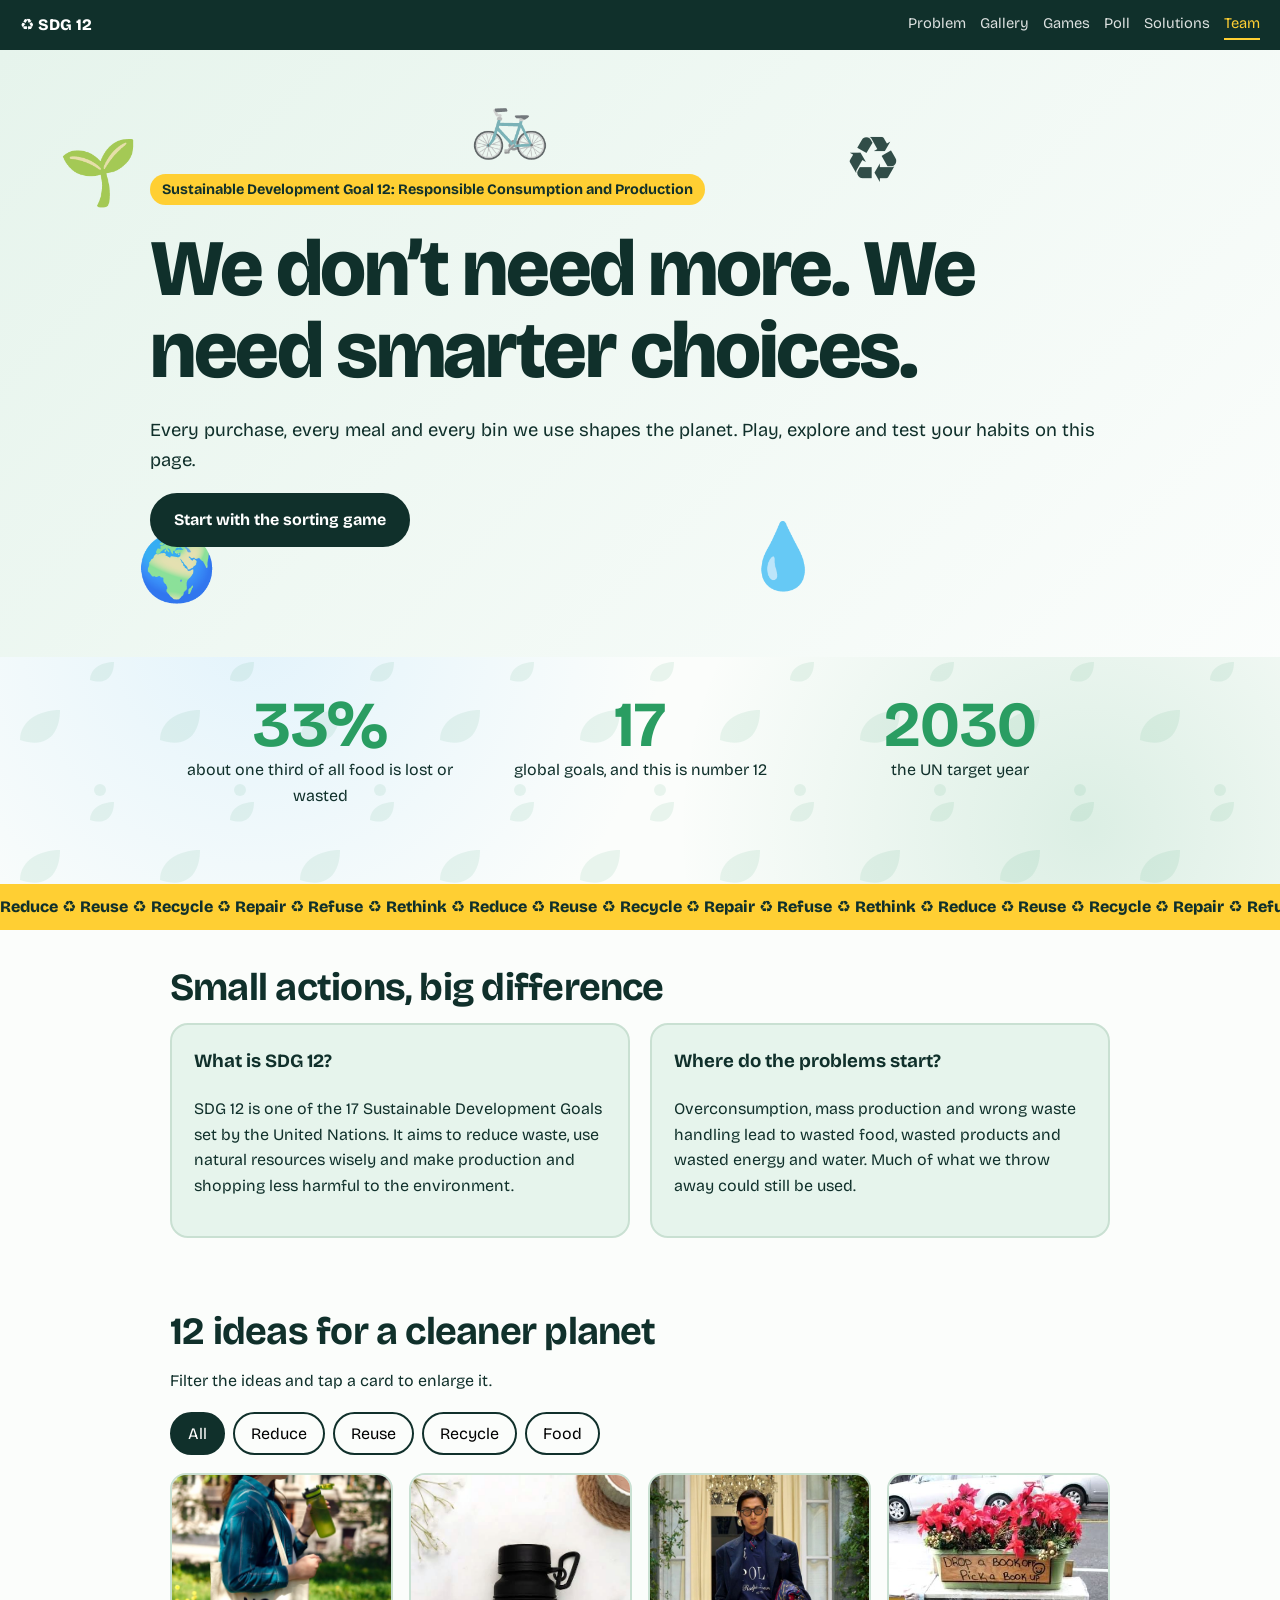
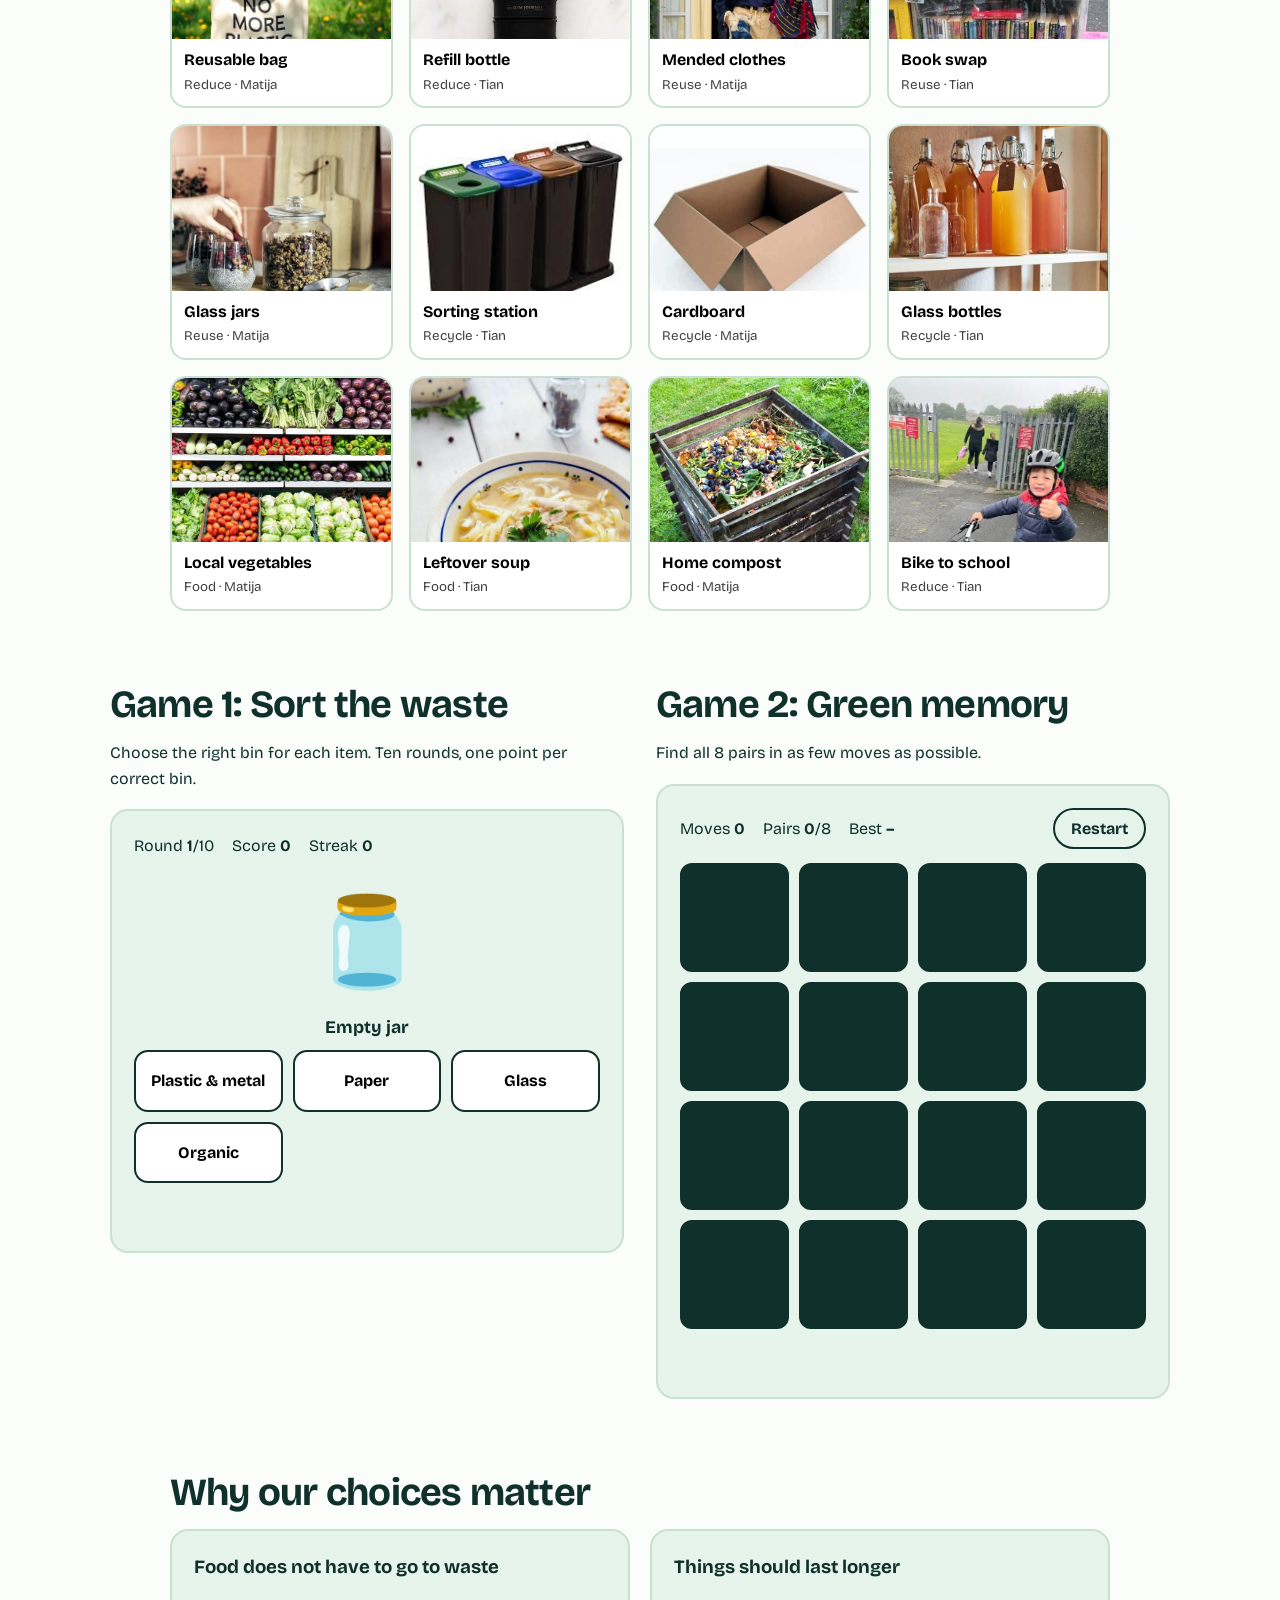
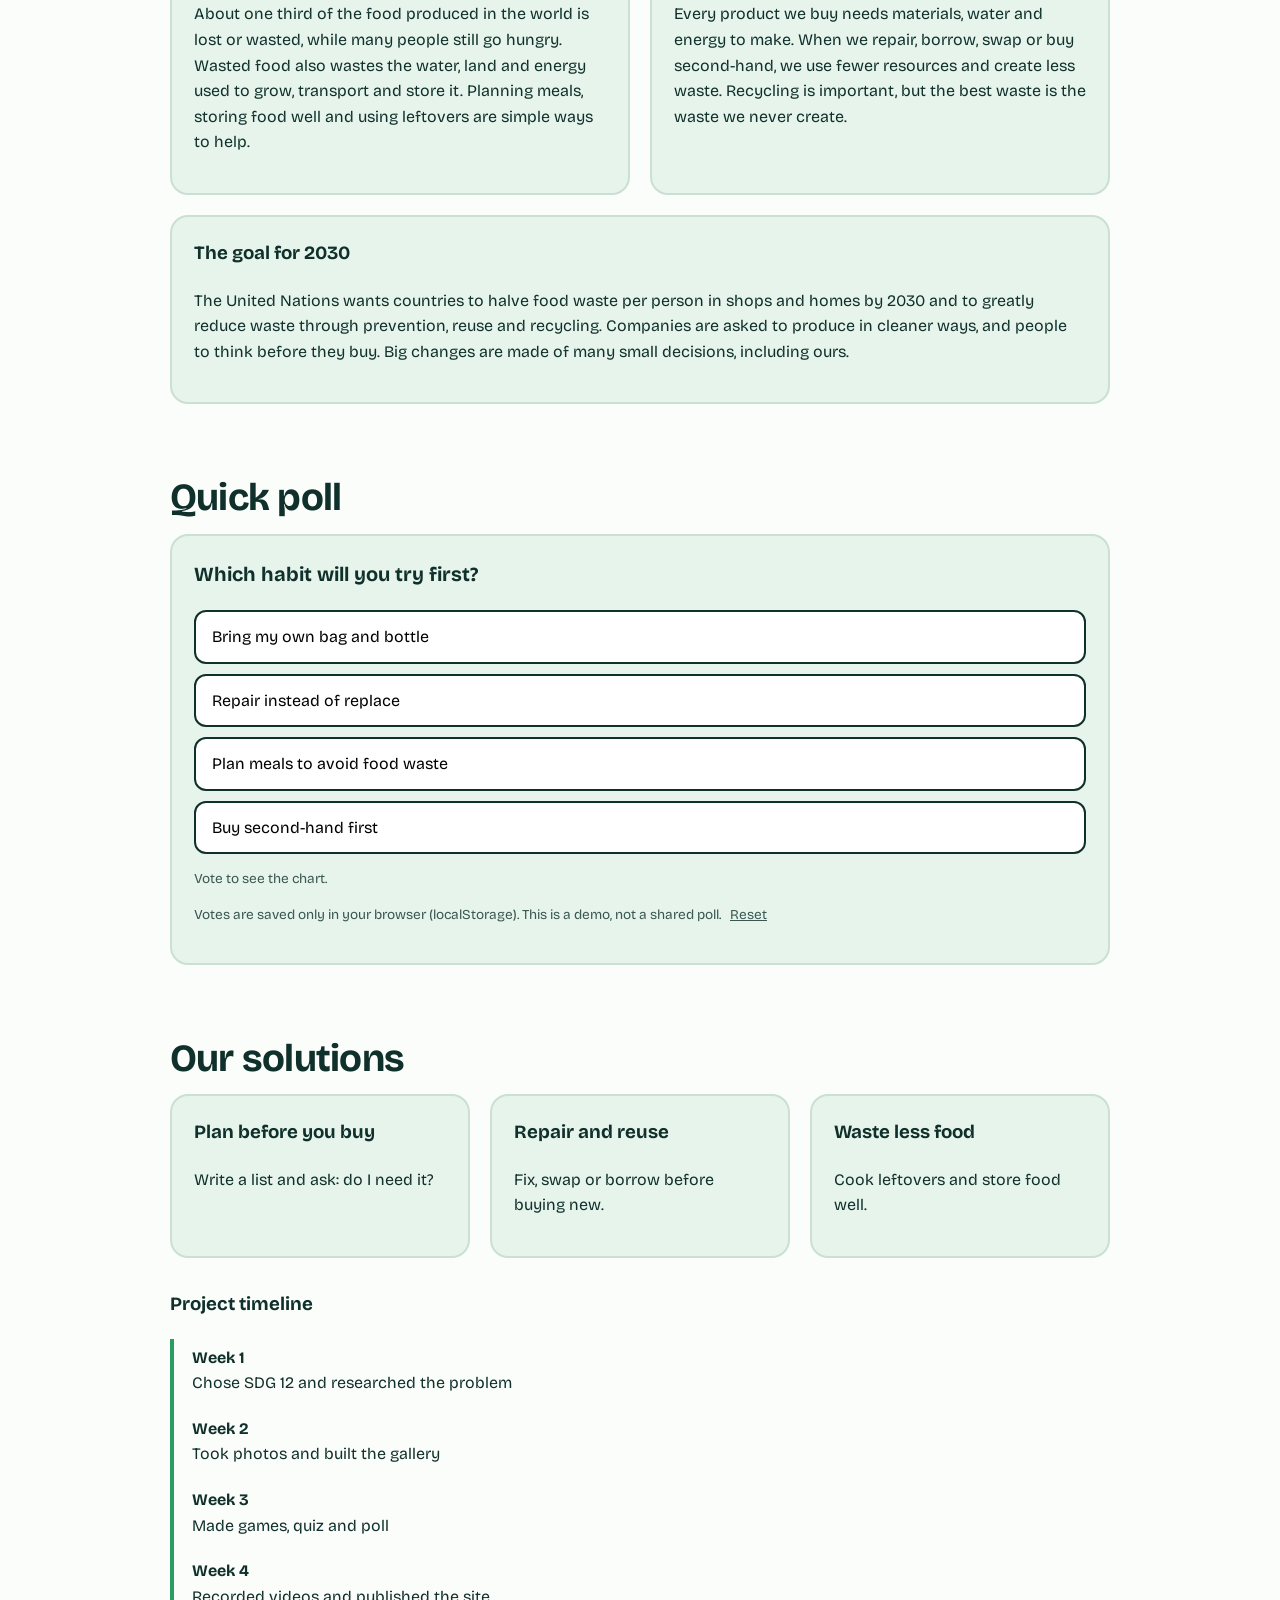
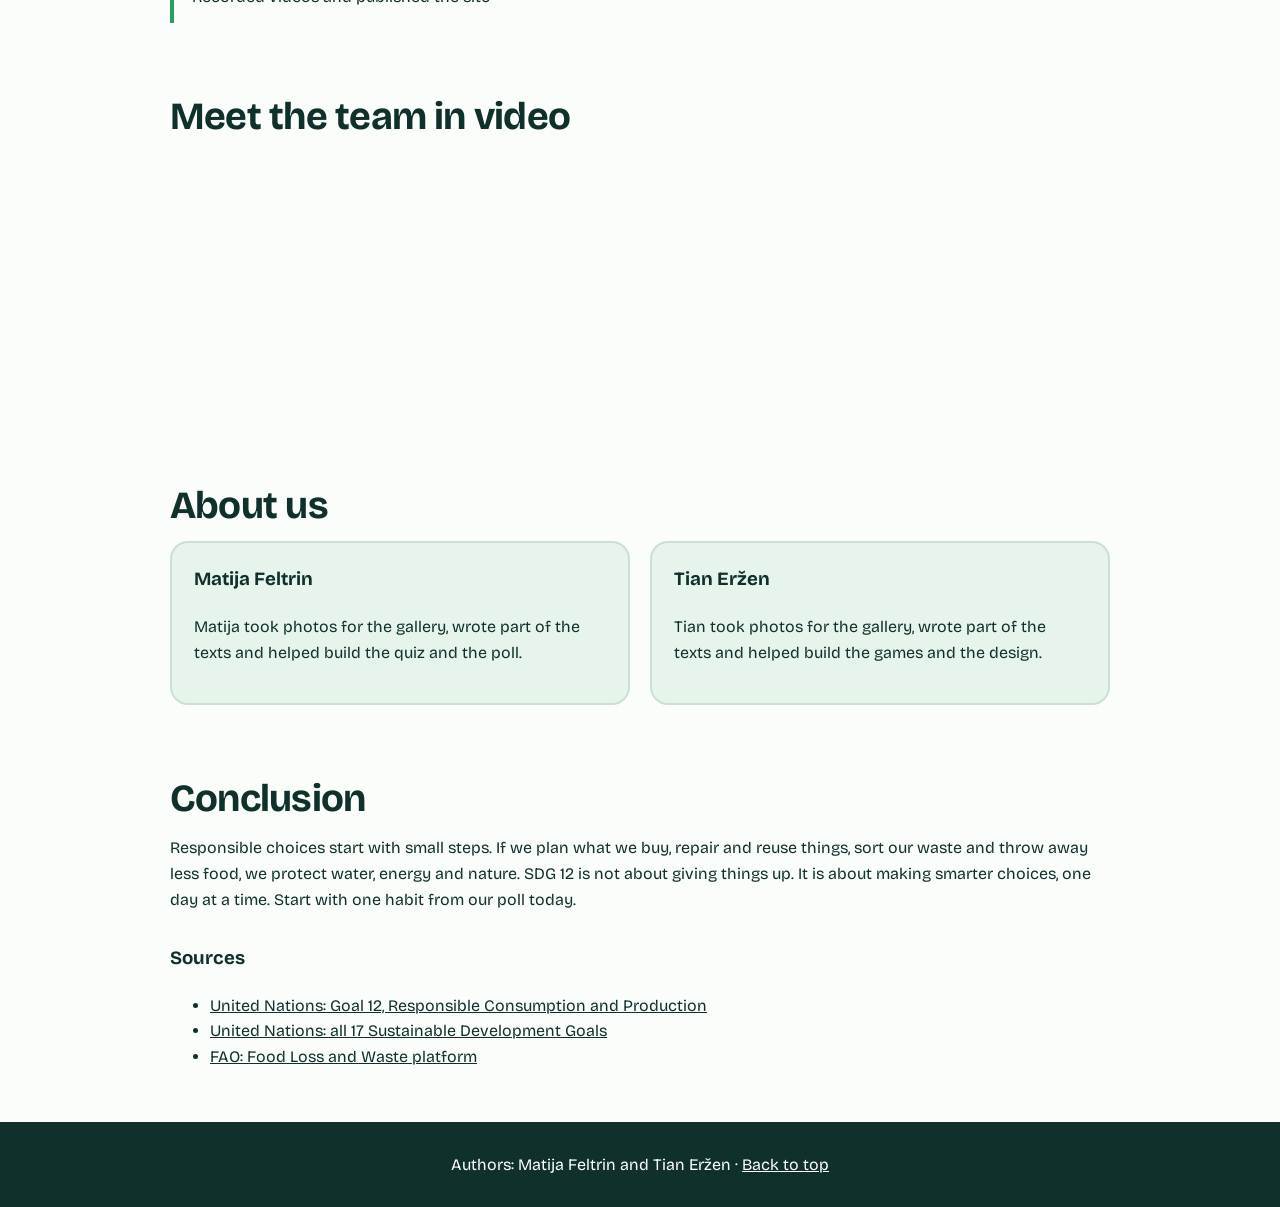
==== commit 60148bf8: "Rename index (6).html to index.html" ====
--- a/index.html
+++ b/index.html
@@ -125,13 +125,27 @@
 .thumb[data-c=Reuse],#lbImg[data-c=Reuse]{background:linear-gradient(135deg,#fff0b8,#ffd166)}
 .thumb[data-c=Recycle],#lbImg[data-c=Recycle]{background:linear-gradient(135deg,#d6e9ff,#9cc9f5)}
 .thumb[data-c=Food],#lbImg[data-c=Food]{background:linear-gradient(135deg,#ffe0d4,#ffb59a)}
+
+[hidden]{display:none!important}
+#nav a{padding:2px 0;border-bottom:2px solid transparent}
+#nav a[aria-current=true]{color:var(--sun);opacity:1;border-bottom-color:var(--sun)}
+.subbar{padding-bottom:0}.subbar~.wrap{padding-top:24px}
+section.wrap.pop-in,.subbar.pop-in{animation:rise .5s both}
+.pager{display:flex;gap:12px;padding-top:0}.pager #next{margin-left:auto}
+main{min-height:60vh}
+
+html{scroll-padding-top:64px}
+.wrap{padding-top:36px;padding-bottom:36px}
+main{min-height:0}
+.wrap.games{max-width:1100px}
+@media (min-width:860px){.wrap.games{display:grid;grid-template-columns:1fr 1fr;gap:32px;align-items:start}.wrap.games .board{max-width:100%}}
 </style>
 </head>
 <body>
 <div class="prog" id="prog"></div>
 <header class="top">
   <a class="logo" href="#top">♻ SDG 12</a>
-  <nav><a href="#problem">Problem</a><a href="#gallery">Gallery</a><a href="#sort">Games</a><a href="#quiz">Quiz</a><a href="#poll">Poll</a><a href="#solutions">Solutions</a><a href="#team">Team</a></nav>
+  <nav id="nav"><a href="#problem">Problem</a><a href="#gallery">Gallery</a><a href="#sort">Games</a><a href="#poll">Poll</a><a href="#solutions">Solutions</a><a href="#team">Team</a></nav>
 </header>
 
 <main id="top">
@@ -162,6 +176,7 @@
 </section>
 
 <section id="sort" class="wrap games">
+  <div data-sub="sort">
   <h2>Game 1: Sort the waste</h2>
   <p class="sub">Choose the right bin for each item. Ten rounds, one point per correct bin.</p>
   <div class="card game">
@@ -172,6 +187,8 @@
     <button id="sRestart" class="btn ghost" hidden>Play again</button>
   </div>
 
+  </div>
+  <div data-sub="memory">
   <h2 id="memory">Game 2: Green memory</h2>
   <p class="sub">Find all 8 pairs in as few moves as possible.</p>
   <div class="card game">
@@ -179,11 +196,16 @@
     <div id="mBoard" class="board"></div>
     <p id="mMsg" class="msg" aria-live="polite"></p>
   </div>
-</section>
-
-<section id="quiz" class="wrap">
-  <h2>How well do you know sustainability?</h2>
-  <div class="card game" id="quizBox"></div>
+  </div>
+</section>
+
+<section id="facts" class="wrap">
+  <h2>Why our choices matter</h2>
+  <div class="two">
+    <article><h3>Food does not have to go to waste</h3><p>About one third of the food produced in the world is lost or wasted, while many people still go hungry. Wasted food also wastes the water, land and energy used to grow, transport and store it. Planning meals, storing food well and using leftovers are simple ways to help.</p></article>
+    <article><h3>Things should last longer</h3><p>Every product we buy needs materials, water and energy to make. When we repair, borrow, swap or buy second-hand, we use fewer resources and create less waste. Recycling is important, but the best waste is the waste we never create.</p></article>
+  </div>
+  <article style="margin-top:20px"><h3>The goal for 2030</h3><p>The United Nations wants countries to halve food waste per person in shops and homes by 2030 and to greatly reduce waste through prevention, reuse and recycling. Companies are asked to produce in cleaner ways, and people to think before they buy. Big changes are made of many small decisions, including ours.</p></article>
 </section>
 
 <section id="poll" class="wrap">
@@ -226,7 +248,9 @@
     <article><h3>Matija Feltrin</h3><p>Matija took photos for the gallery, wrote part of the texts and helped build the quiz and the poll.</p></article>
     <article><h3>Tian Eržen</h3><p>Tian took photos for the gallery, wrote part of the texts and helped build the games and the design.</p></article>
   </div>
-  <h3 class="mt">Conclusion</h3>
+  </section>
+<section class="wrap">
+  <h2>Conclusion</h2>
   <p>Responsible choices start with small steps. If we plan what we buy, repair and reuse things, sort our waste and throw away less food, we protect water, energy and nature. SDG 12 is not about giving things up. It is about making smarter choices, one day at a time. Start with one habit from our poll today.</p>
   <h3 class="mt">Sources</h3>
   <ul><li><a href="https://sdgs.un.org/goals/goal12" target="_blank" rel="noopener">United Nations: Goal 12, Responsible Consumption and Production</a></li><li><a href="https://sdgs.un.org/goals" target="_blank" rel="noopener">United Nations: all 17 Sustainable Development Goals</a></li><li><a href="https://www.fao.org/platform-food-loss-waste/en/" target="_blank" rel="noopener">FAO: Food Loss and Waste platform</a></li></ul>
@@ -246,18 +270,18 @@
 // Put your photos in assets/images/ and set "src", e.g. "assets/images/matija-01.jpg".
 // While "src" is empty, an emoji tile is shown instead. Then edit the titles, texts, categories and authors.
 const gallery = [
-  { src: "", emoji: "🛍️", cat: "Reduce",  author: "Matija", title: "Reusable bag",     text: "One bag replaces hundreds of plastic ones." },
-  { src: "", emoji: "🚰", cat: "Reduce",  author: "Tian",   title: "Refill bottle",    text: "Tap water instead of single-use bottles." },
-  { src: "", emoji: "🧵", cat: "Reuse",   author: "Matija", title: "Mended clothes",   text: "A small repair gives clothes a second life." },
-  { src: "", emoji: "📚", cat: "Reuse",   author: "Tian",   title: "Book swap",        text: "Share books instead of buying new ones." },
-  { src: "", emoji: "🫙", cat: "Reuse",   author: "Matija", title: "Glass jars",       text: "Jars become storage, vases or lunch boxes." },
-  { src: "", emoji: "♻️", cat: "Recycle", author: "Tian",   title: "Sorting station",  text: "Correct sorting makes recycling work." },
-  { src: "", emoji: "📦", cat: "Recycle", author: "Matija", title: "Cardboard",        text: "Flatten boxes and recycle them as paper." },
-  { src: "", emoji: "🍾", cat: "Recycle", author: "Tian",   title: "Glass bottles",    text: "Glass can be recycled again and again." },
-  { src: "", emoji: "🥕", cat: "Food",    author: "Matija", title: "Local vegetables", text: "Local, seasonal food travels less." },
-  { src: "", emoji: "🍲", cat: "Food",    author: "Tian",   title: "Leftover soup",    text: "Leftovers become a new meal." },
-  { src: "", emoji: "🌱", cat: "Food",    author: "Matija", title: "Home compost",     text: "Peels and coffee grounds feed the soil." },
-  { src: "", emoji: "🚲", cat: "Reduce",  author: "Tian",   title: "Bike to school",   text: "Less fuel, less pollution, more fun." }
+  { src: "[data-uri]", emoji: "🛍️", cat: "Reduce",  author: "Matija", title: "Reusable bag",     text: "One bag replaces hundreds of plastic ones." },
+  { src: "[data-uri]", emoji: "🚰", cat: "Reduce",  author: "Tian",   title: "Refill bottle",    text: "Tap water instead of single-use bottles." },
+  { src: "[data-uri]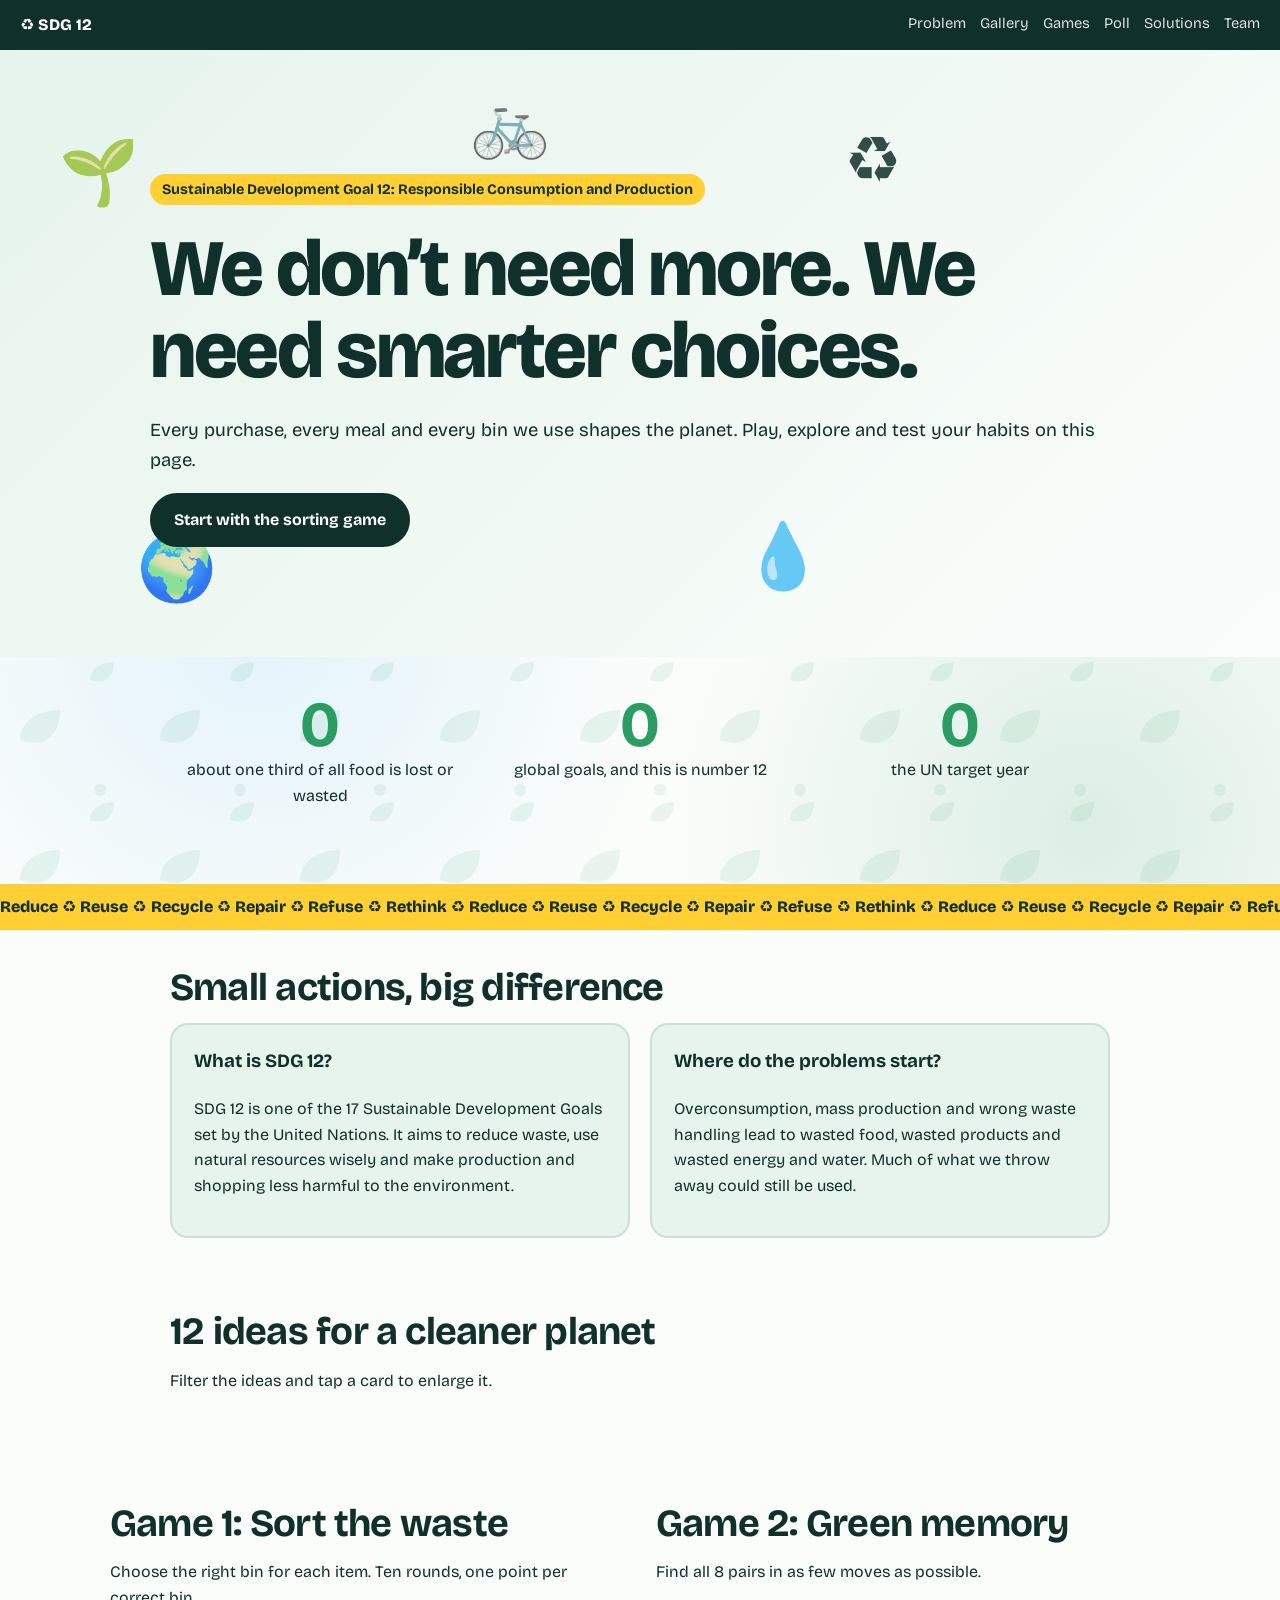
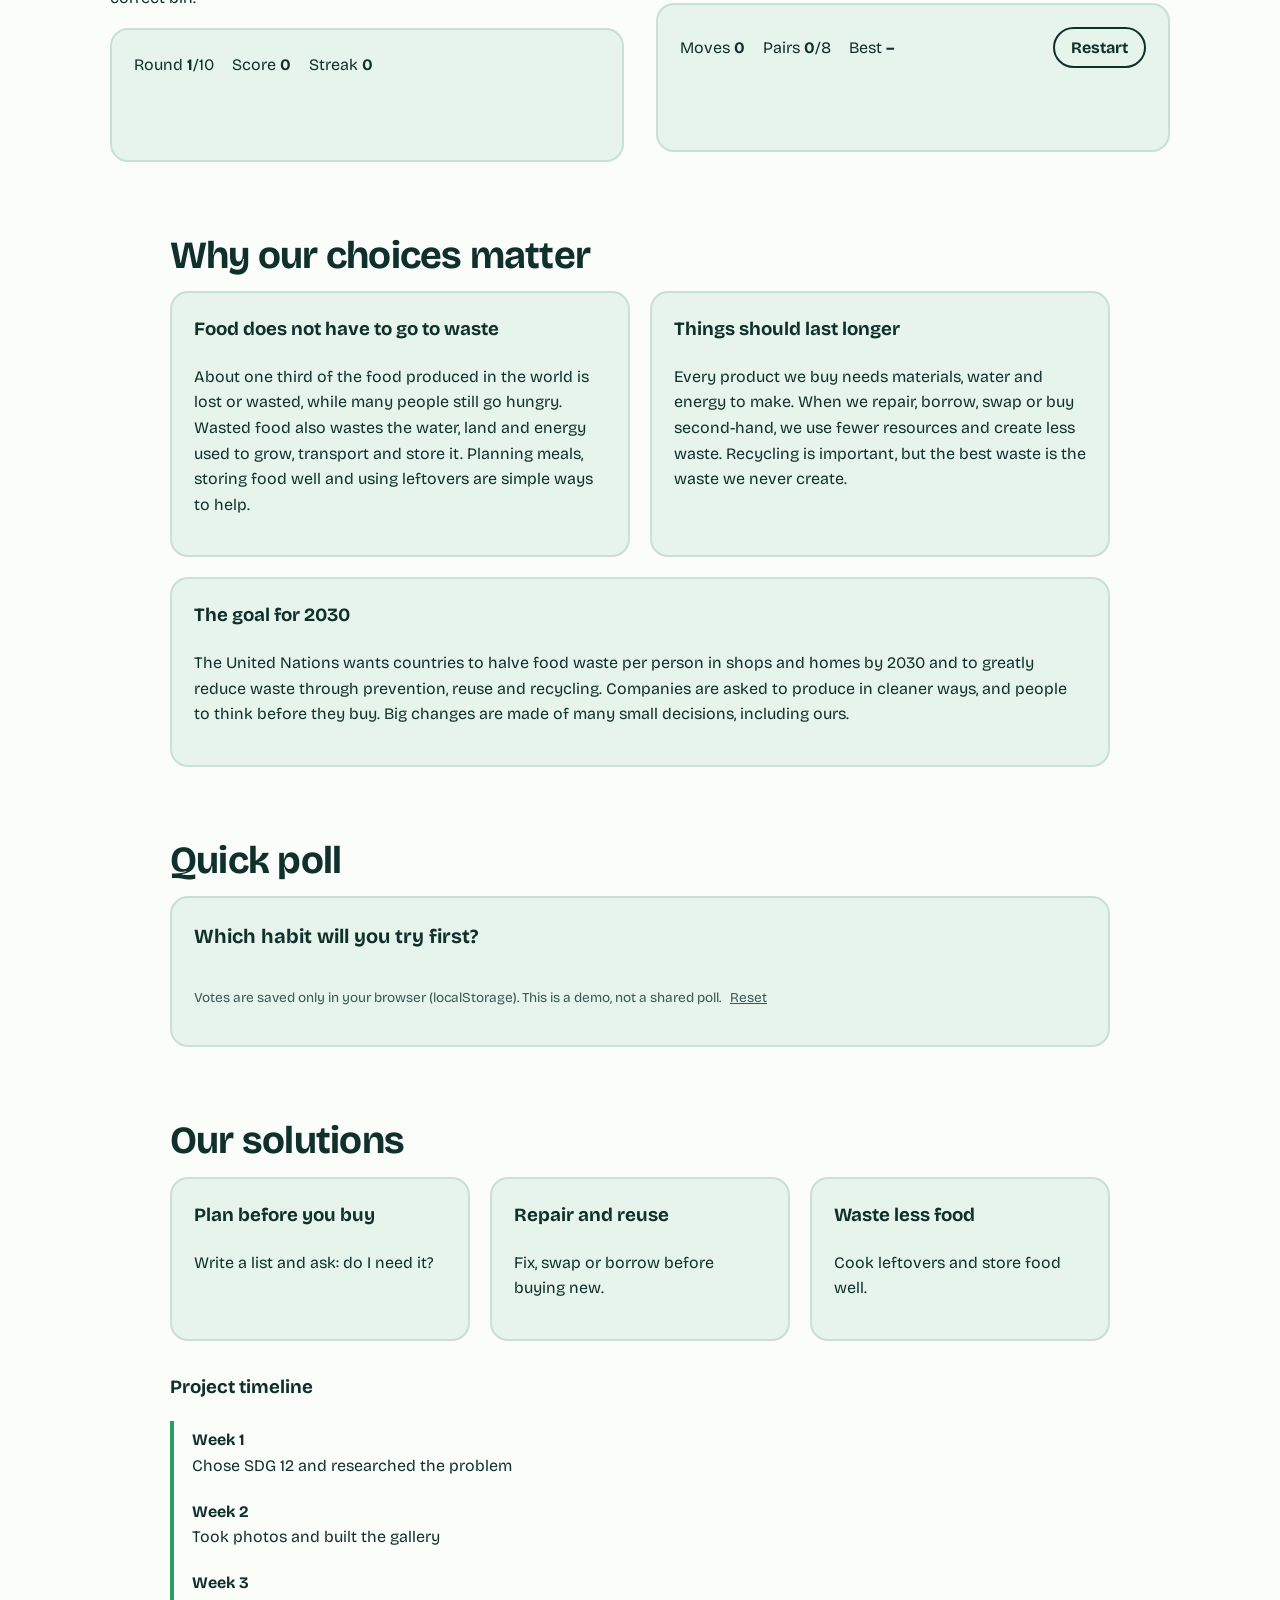
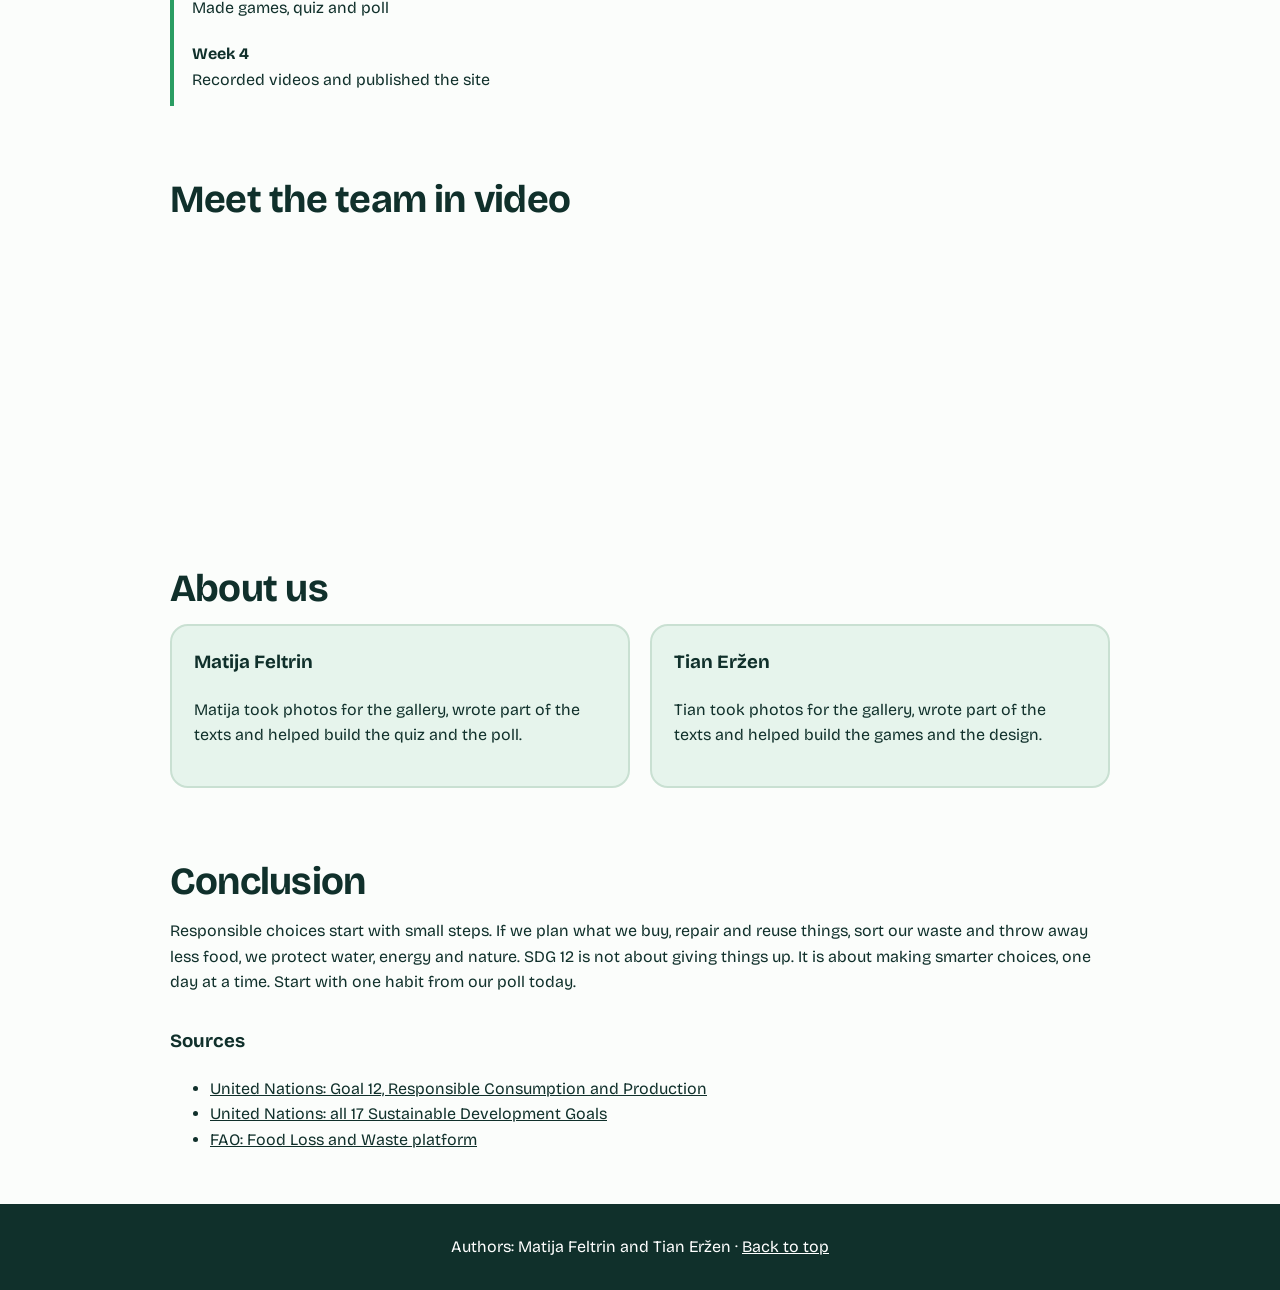
==== commit 6352be98: "Update index.html" ====
--- a/index.html
+++ b/index.html
@@ -270,20 +270,20 @@
 // Put your photos in assets/images/ and set "src", e.g. "assets/images/matija-01.jpg".
 // While "src" is empty, an emoji tile is shown instead. Then edit the titles, texts, categories and authors.
 const gallery = [
-  { src: "[data-uri]", emoji: "🛍️", cat: "Reduce",  author: "Matija", title: "Reusable bag",     text: "One bag replaces hundreds of plastic ones." },
-  { src: "[data-uri]", emoji: "🚰", cat: "Reduce",  author: "Tian",   title: "Refill bottle",    text: "Tap water instead of single-use bottles." },
-  { src: "[data-uri]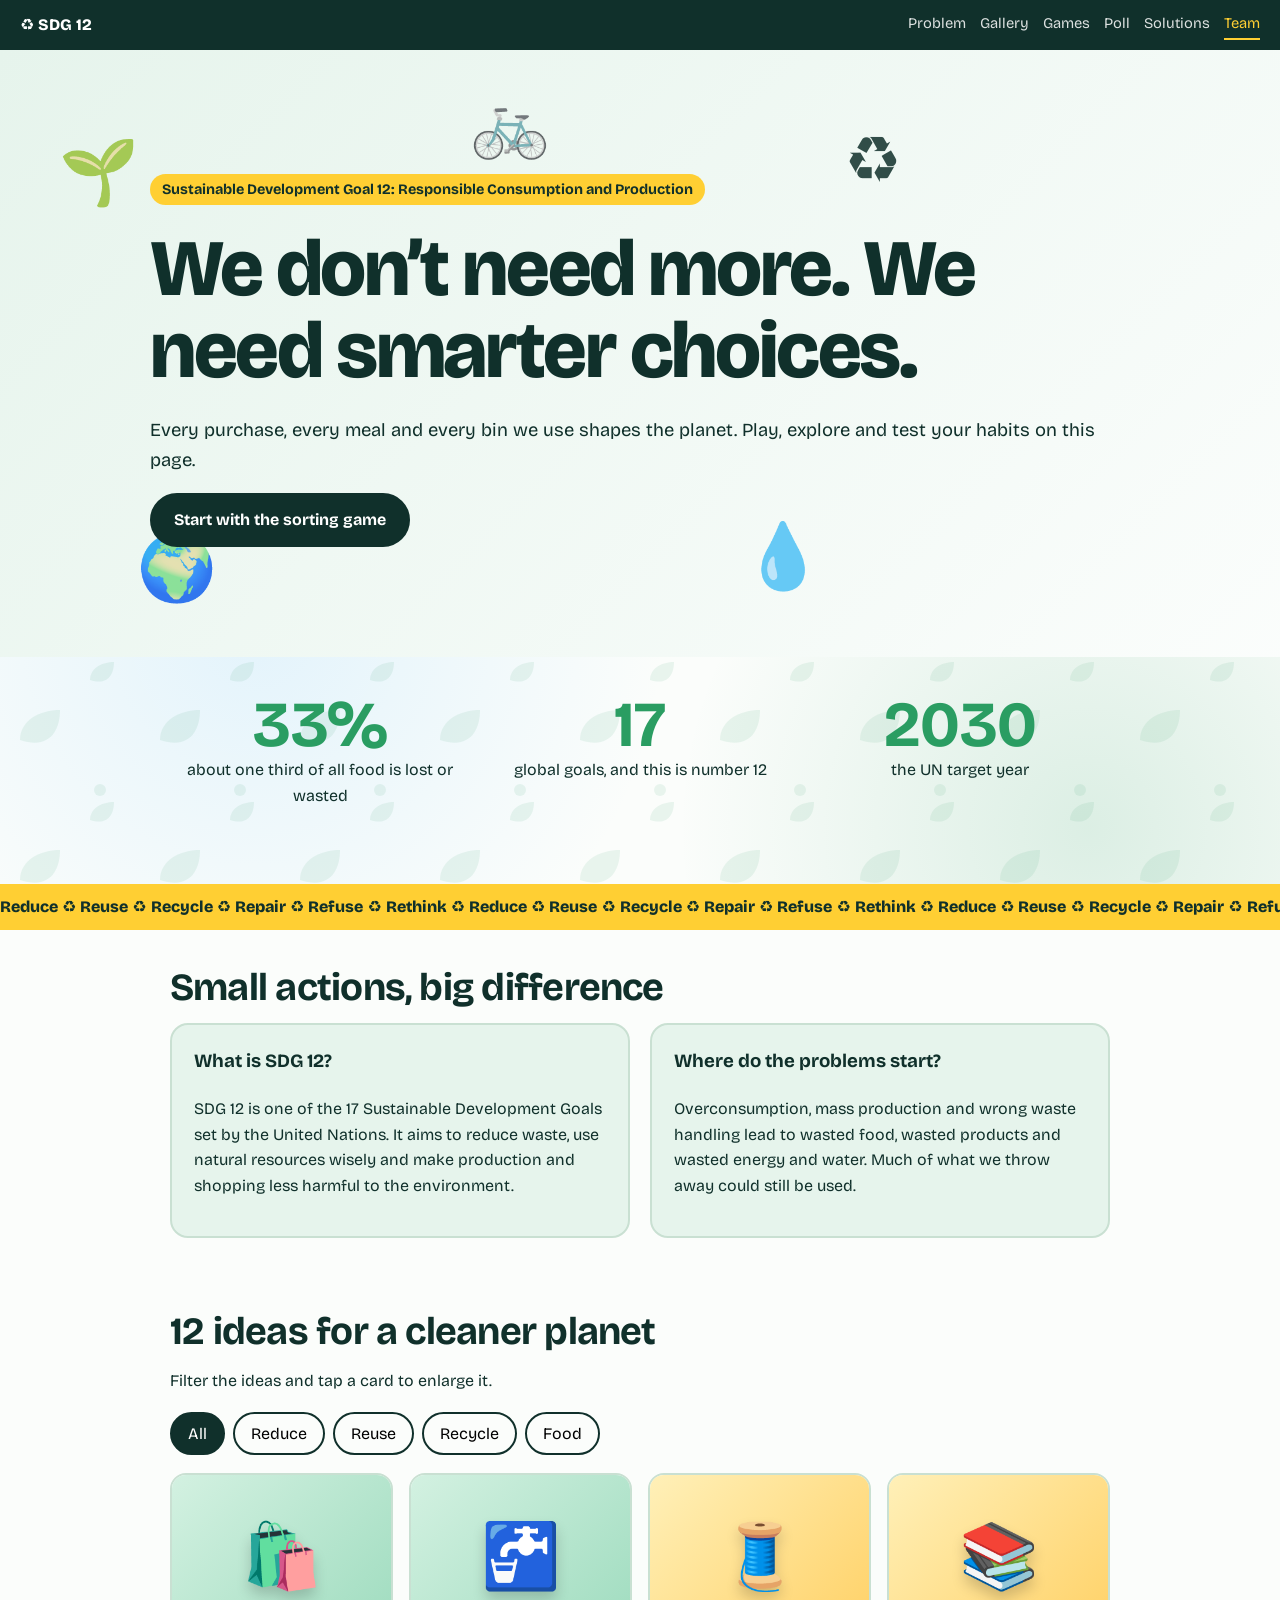
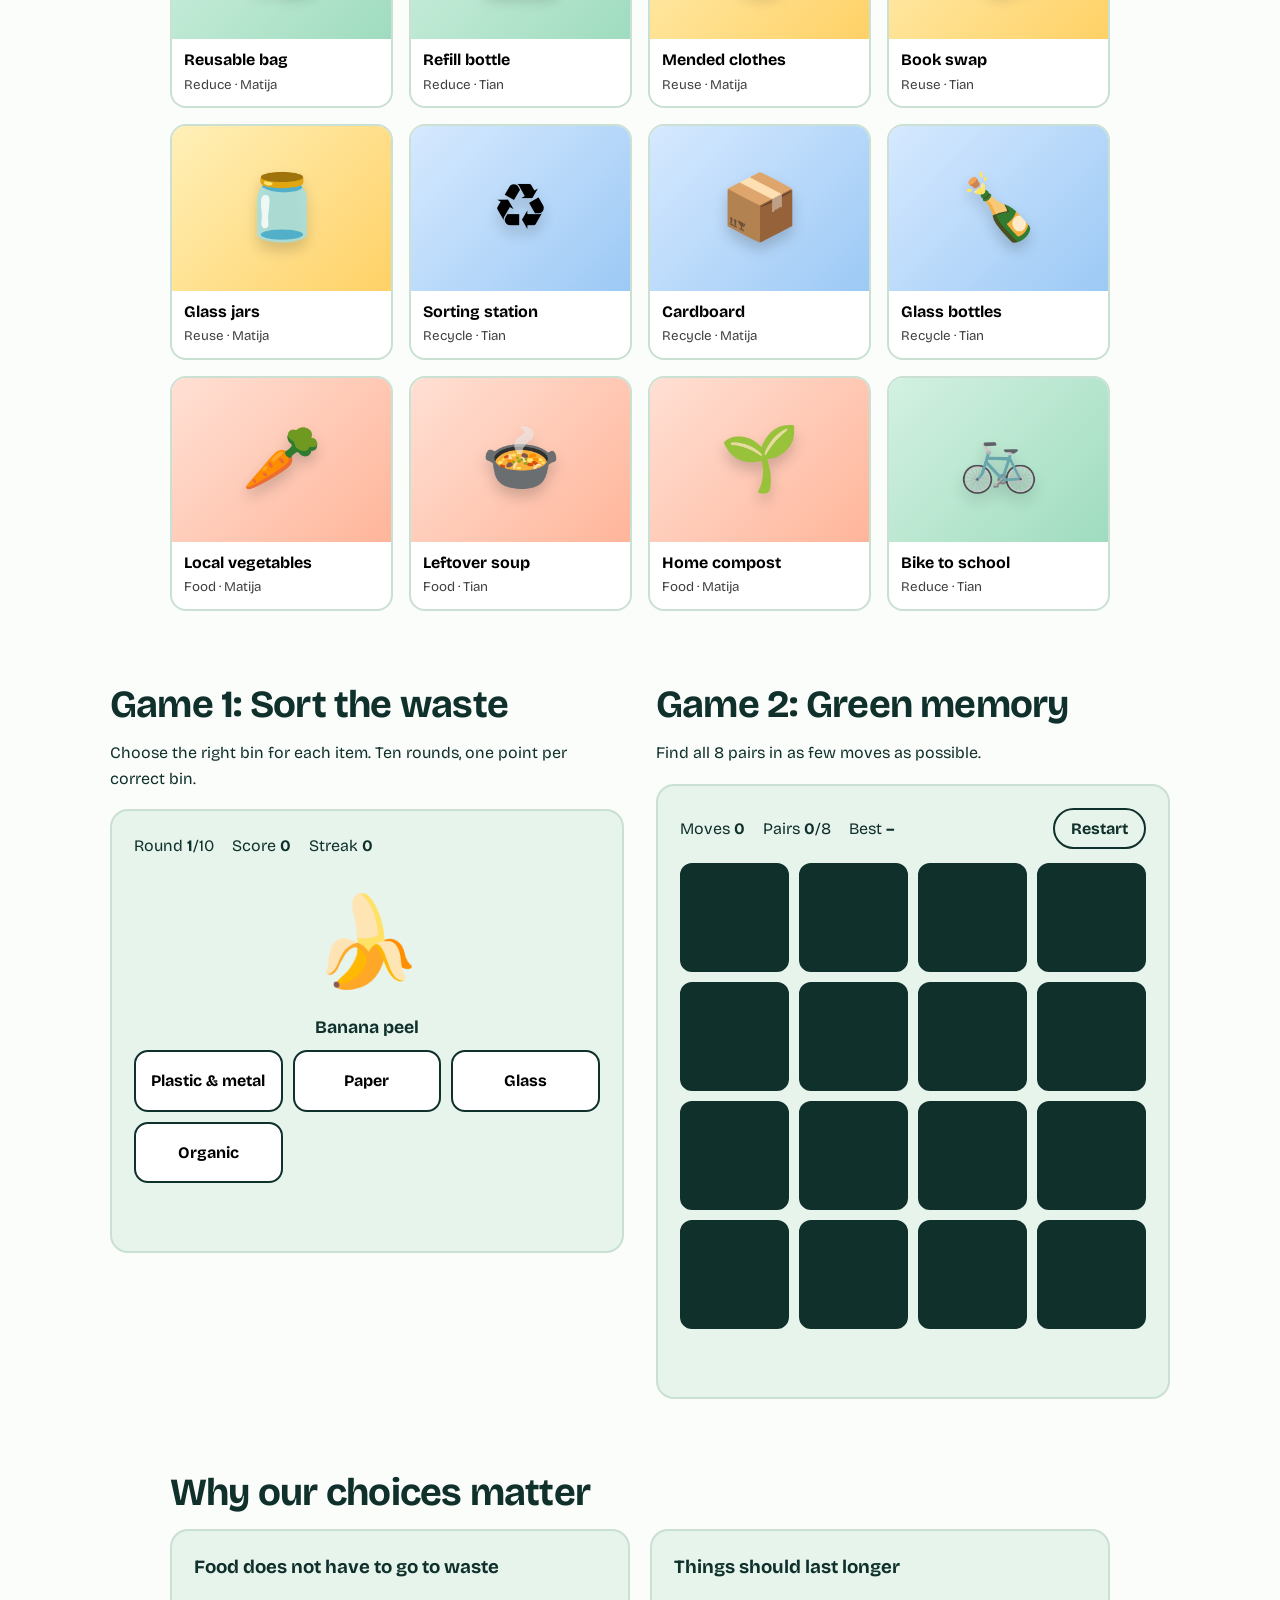
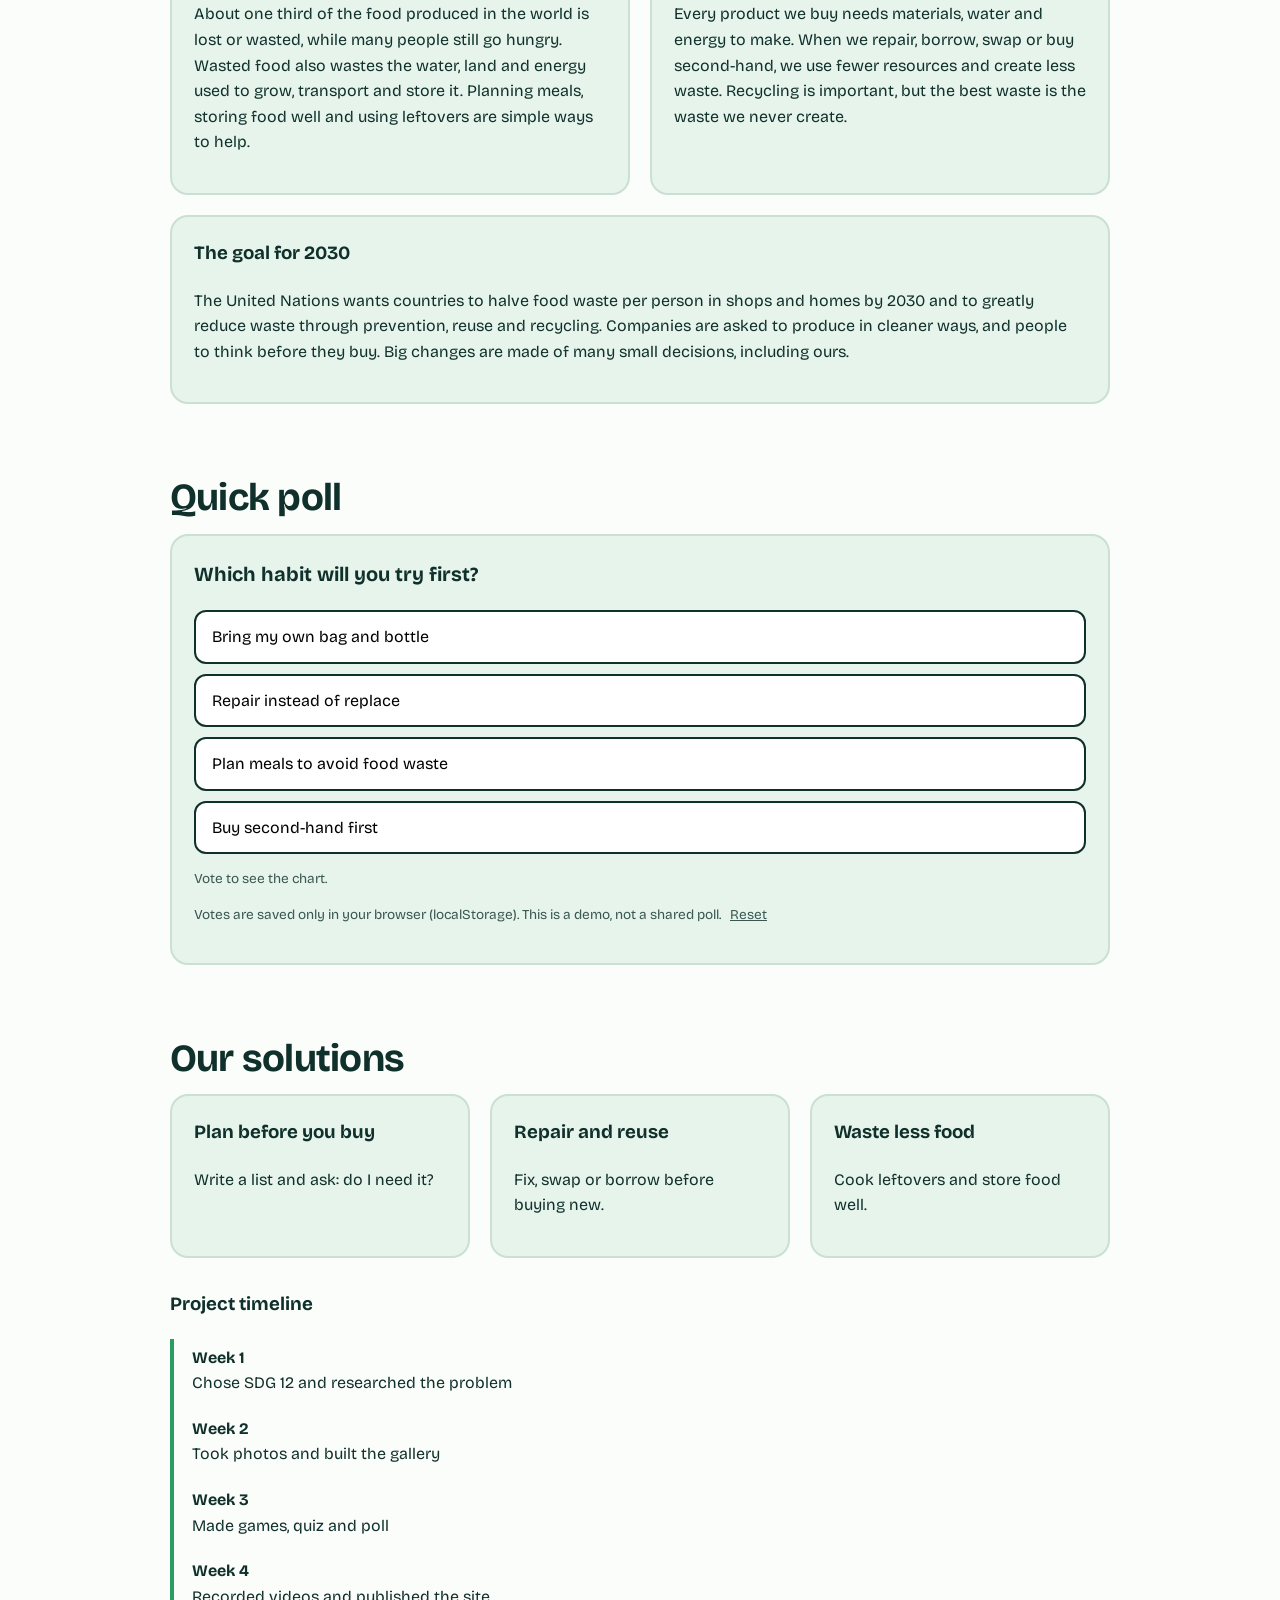
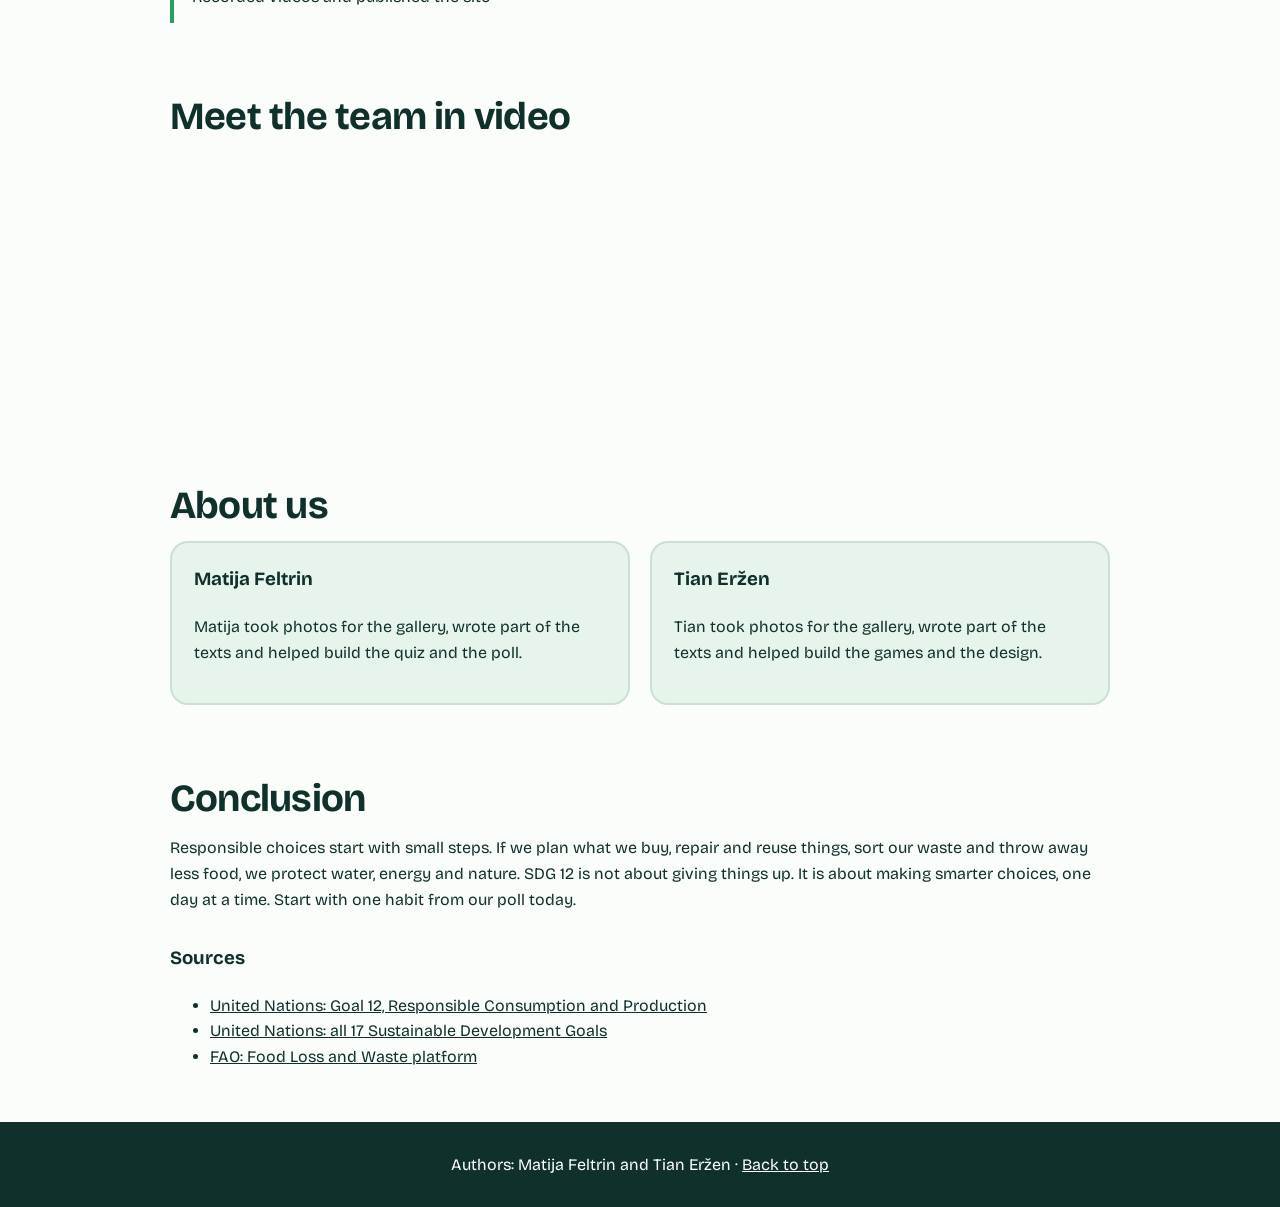
==== commit 39cba22b: "Update index.html" ====
--- a/index.html
+++ b/index.html
@@ -270,7 +270,6 @@
 // Put your photos in assets/images/ and set "src", e.g. "assets/images/matija-01.jpg".
 // While "src" is empty, an emoji tile is shown instead. Then edit the titles, texts, categories and authors.
 const gallery = [
-const ideas = [
   { src: "                 ", emoji: "🛍️", cat: "Reduce",  author: "Matija",   title: "Reusable bag",   text: "One bag replaces hundreds of plastic ones." },
   { src: "                 ", emoji: "🚰", cat: "Reduce",  author: "Tian",   title: "Refill bottle",   text: "Tap water instead of single-use bottles." },
   { src: "                 ", emoji: "🧵", cat: "Reuse",  author: "Matija",   title: "Mended clothes",   text: "Patchwork turns worn trousers into something new." },
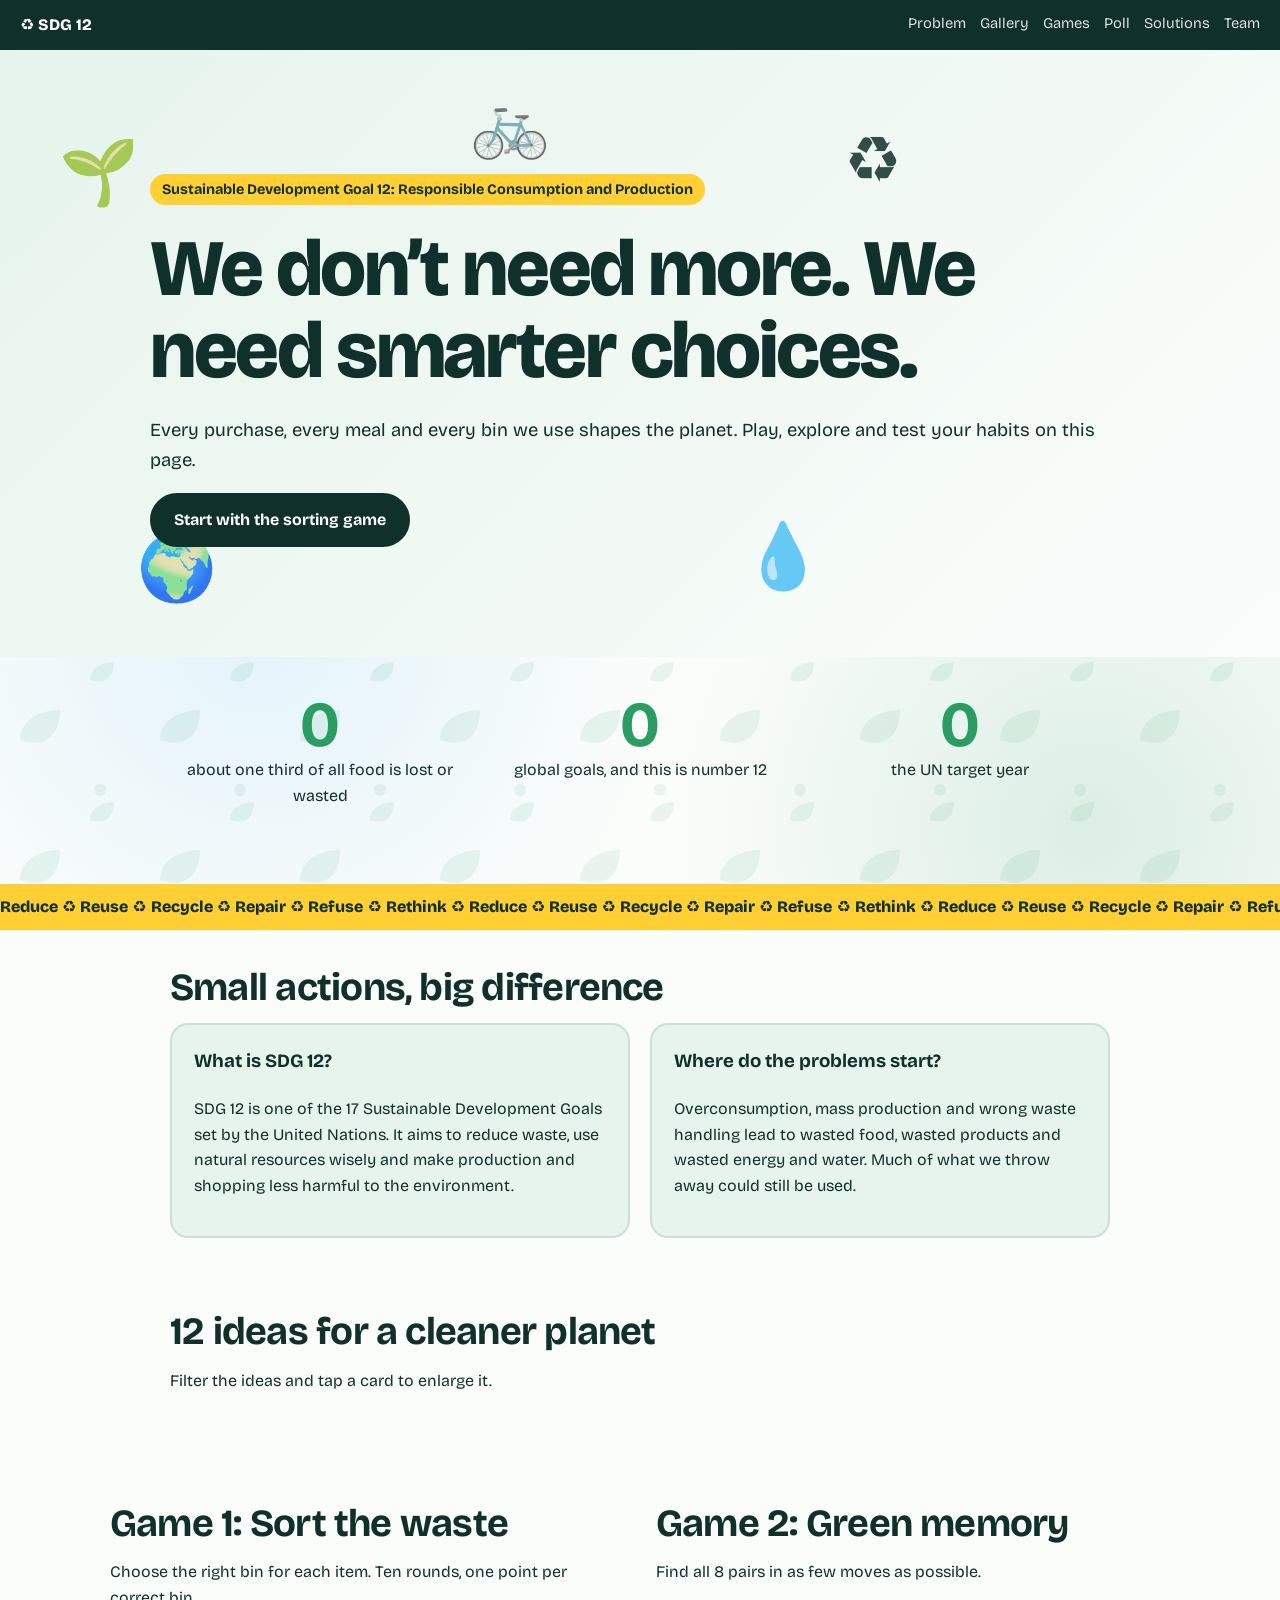
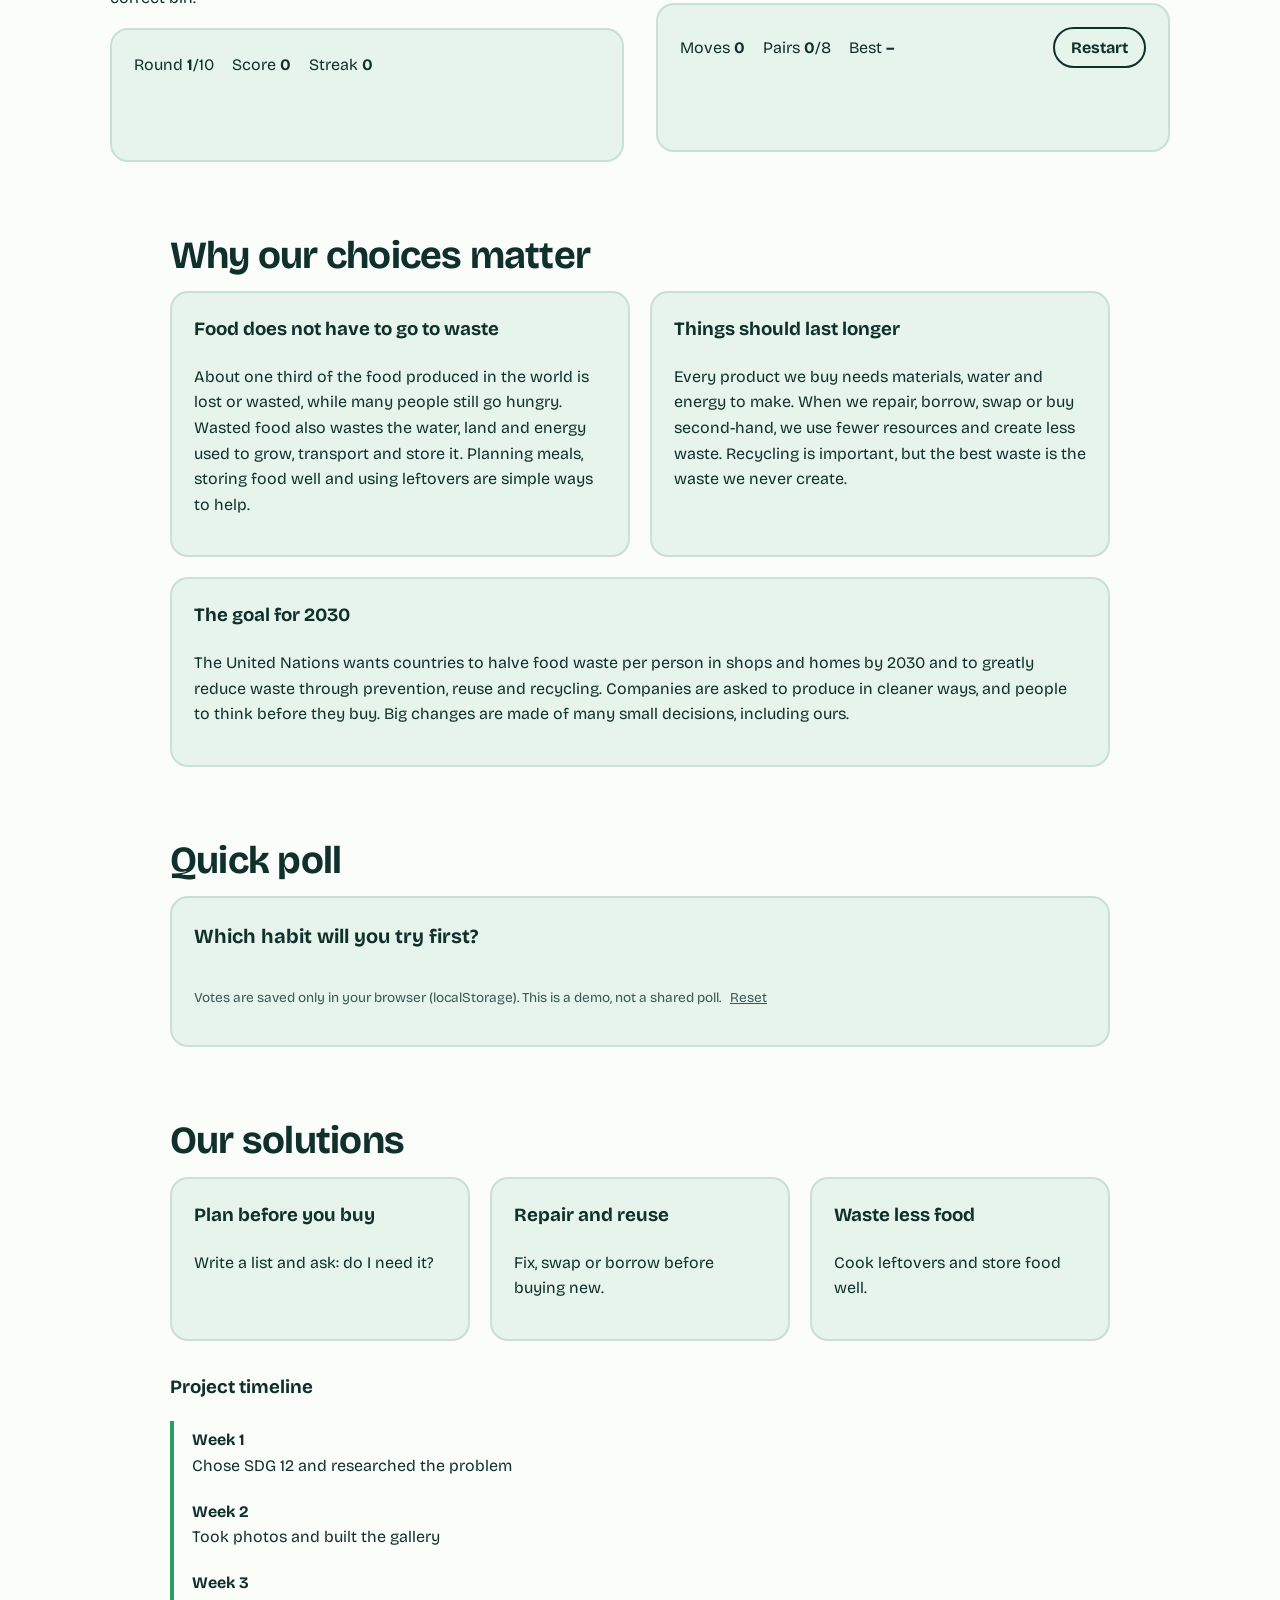
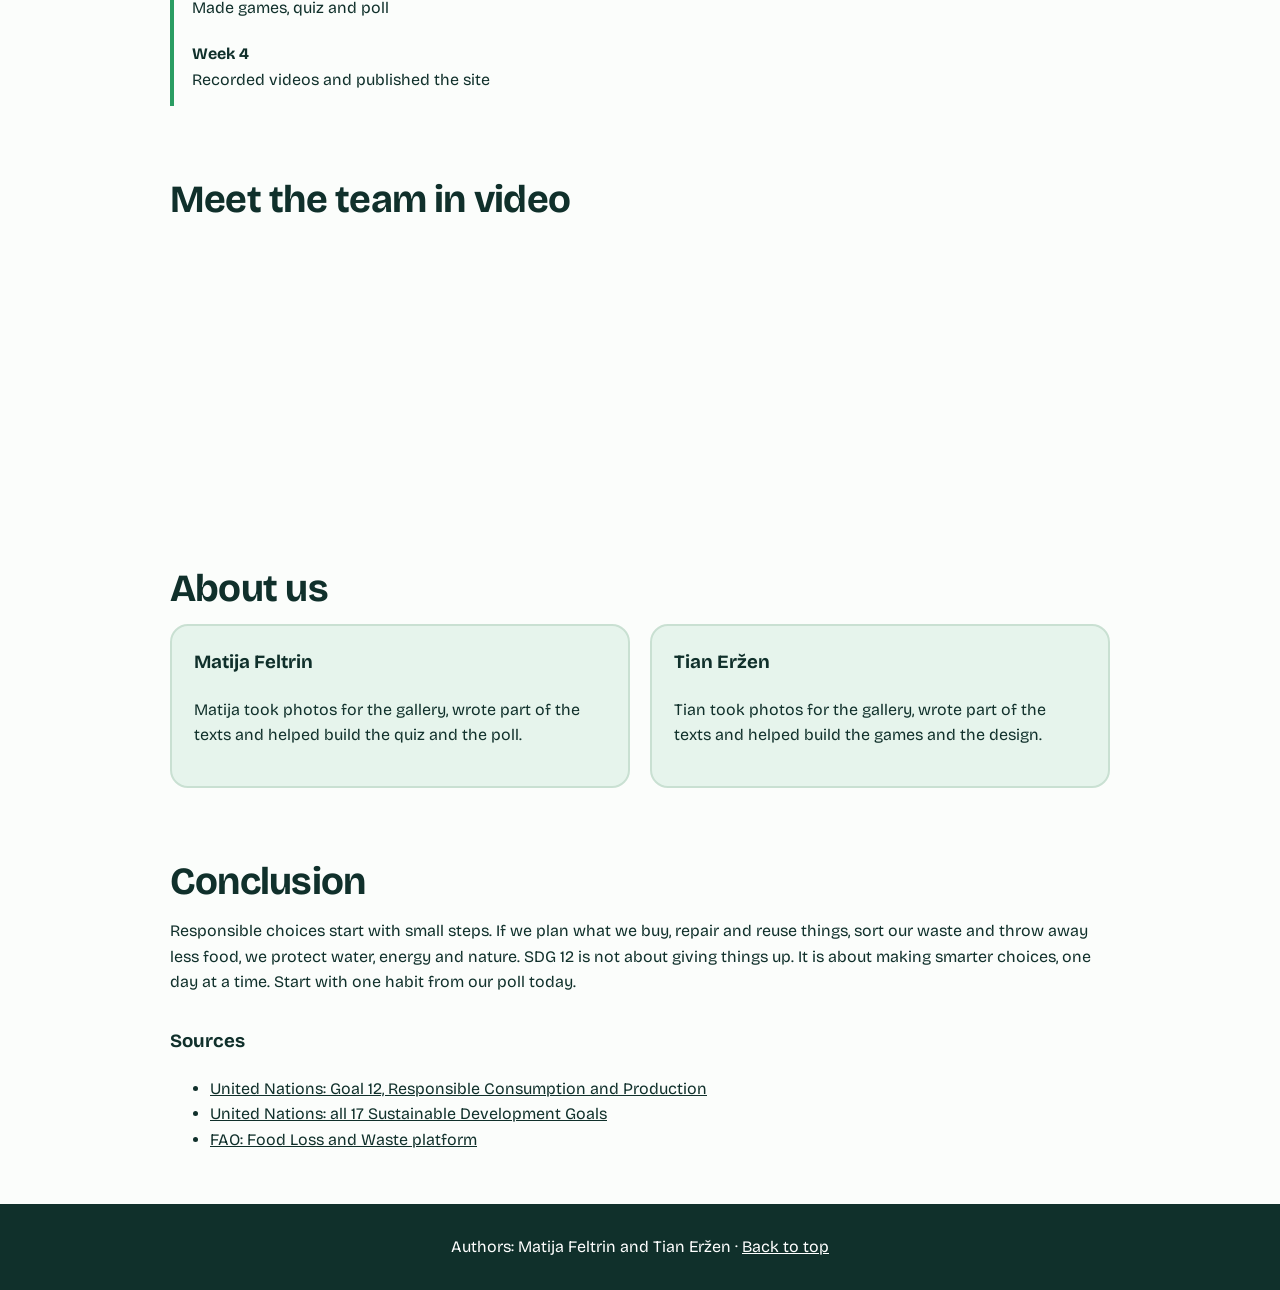
==== commit deccad15: "Update index.html" ====
--- a/index.html
+++ b/index.html
@@ -270,19 +270,21 @@
 // Put your photos in assets/images/ and set "src", e.g. "assets/images/matija-01.jpg".
 // While "src" is empty, an emoji tile is shown instead. Then edit the titles, texts, categories and authors.
 const gallery = [
-  { src: "                 ", emoji: "🛍️", cat: "Reduce",  author: "Matija",   title: "Reusable bag",   text: "One bag replaces hundreds of plastic ones." },
-  { src: "                 ", emoji: "🚰", cat: "Reduce",  author: "Tian",   title: "Refill bottle",   text: "Tap water instead of single-use bottles." },
-  { src: "                 ", emoji: "🧵", cat: "Reuse",  author: "Matija",   title: "Mended clothes",   text: "Patchwork turns worn trousers into something new." },
-  { src: "                 ", emoji: "📚", cat: "Reuse",  author: "Tian",   title: "Book swap",   text: "Share books instead of buying new ones." },
-  { src: "                 ", emoji: "🫙", cat: "Reuse",  author: "Matija",   title: "Glass jars",   text: "Jars become storage, vases or lunch boxes." },
-  { src: "                 ", emoji: "♻️", cat: "Recycle",  author: "Tian",   title: "Sorting station",   text: "Correct sorting makes recycling work." },
-  { src: "                 ", emoji: "📦", cat: "Recycle",  author: "Matija",   title: "Cardboard",   text: "Flatten boxes and recycle them as paper." },
-  { src: "                 ", emoji: "🍾", cat: "Recycle",  author: "Tian",   title: "Glass bottles",   text: "Glass can be recycled again and again." },
-  { src: "                 ", emoji: "🥕", cat: "Food",  author: "Matija",   title: "Local vegetables",   text: "Local, seasonal food travels less." },
-  { src: "                 ", emoji: "🍲", cat: "Food",  author: "Tian",   title: "Leftover soup",   text: "Leftovers become a new meal." },
-  { src: "                 ", emoji: "🌱", cat: "Food",  author: "Matija",   title: "Home compost",   text: "Peels and coffee grounds feed the soil." },
-  { src: "                 ", emoji: "🚲", cat: "Reduce",  author: "Tian",   title: "Bike to school",   text: "Less fuel, less pollution, more fun." },
+  { src: "images/imagesdijakA/vrecka.jpg", emoji: "🛍️", cat: "Reduce", author: "Matija", title: "Reusable bag", text: "One bag replaces hundreds of plastic ones." },
+  { src: "images/imagesdijakB/glassbottle.jpg", emoji: "🍼", cat: "Reduce", author: "Tian", title: "Refill bottle", text: "Tap water instead of single-use bottles." },
+  { src: "images/imagesdijakA/smetnjakjaoblacila.jpg", emoji: "🧵", cat: "Reuse", author: "Matija", title: "Mended clothes", text: "Patchwork turns worn trousers into something new." },
+  { src: "images/imagesdijakB/knjigobeznica.jpg", emoji: "📚", cat: "Reuse", author: "Tian", title: "Book swap", text: "Share books instead of buying new ones." },
+  { src: "images/imagesdijakA/glassbotless.jpg", emoji: "🫙", cat: "Reuse", author: "Matija", title: "Glass jars", text: "Jars become storage, vases or lunch boxes." },
+  { src: "images/imagesdijakB/smetnjaki.jpg", emoji: "♻️", cat: "Recycle", author: "Tian", title: "Sorting station", text: "Correct sorting makes recycling work." },
+  { src: "images/imagesdijakA/kartonskaskatla.jpg", emoji: "📦", cat: "Recycle", author: "Matija", title: "Cardboard", text: "Flatten boxes and recycle them as paper." },
+  { src: "images/imagesdijakB/steklenice.jpg", emoji: "🍾", cat: "Recycle", author: "Tian", title: "Glass bottles", text: "Glass can be recycled again and again." },
+  { src: "images/imagesdijakA/lokalnazelenjava.jpg", emoji: "🥕", cat: "Food", author: "Matija", title: "Local vegetables", text: "Local, seasonal food travels less." },
+  { src: "images/imagesdijakB/juha.jpg", emoji: "🍲", cat: "Food", author: "Tian", title: "Leftover soup", text: "Leftovers become a new meal." },
+  { src: "images/imagesdijakA/kompoat.jpg", emoji: "🌱", cat: "Food", author: "Matija", title: "Home compost", text: "Peels and coffee grounds feed the soil." },
+  { src: "images/imagesdijakB/kolo.jpg", emoji: "🚲", cat: "Reduce", author: "Tian", title: "Bike to school", text: "Less fuel, less pollution, more fun." }
 ];
+
+const $ = id => document.getElementById(id);
 const $ = id => document.getElementById(id);
 const shuffle = a => { a = a.slice(); for (let i = a.length - 1; i > 0; i--) { const j = Math.random() * (i + 1) | 0; [a[i], a[j]] = [a[j], a[i]]; } return a; };
 const store = {
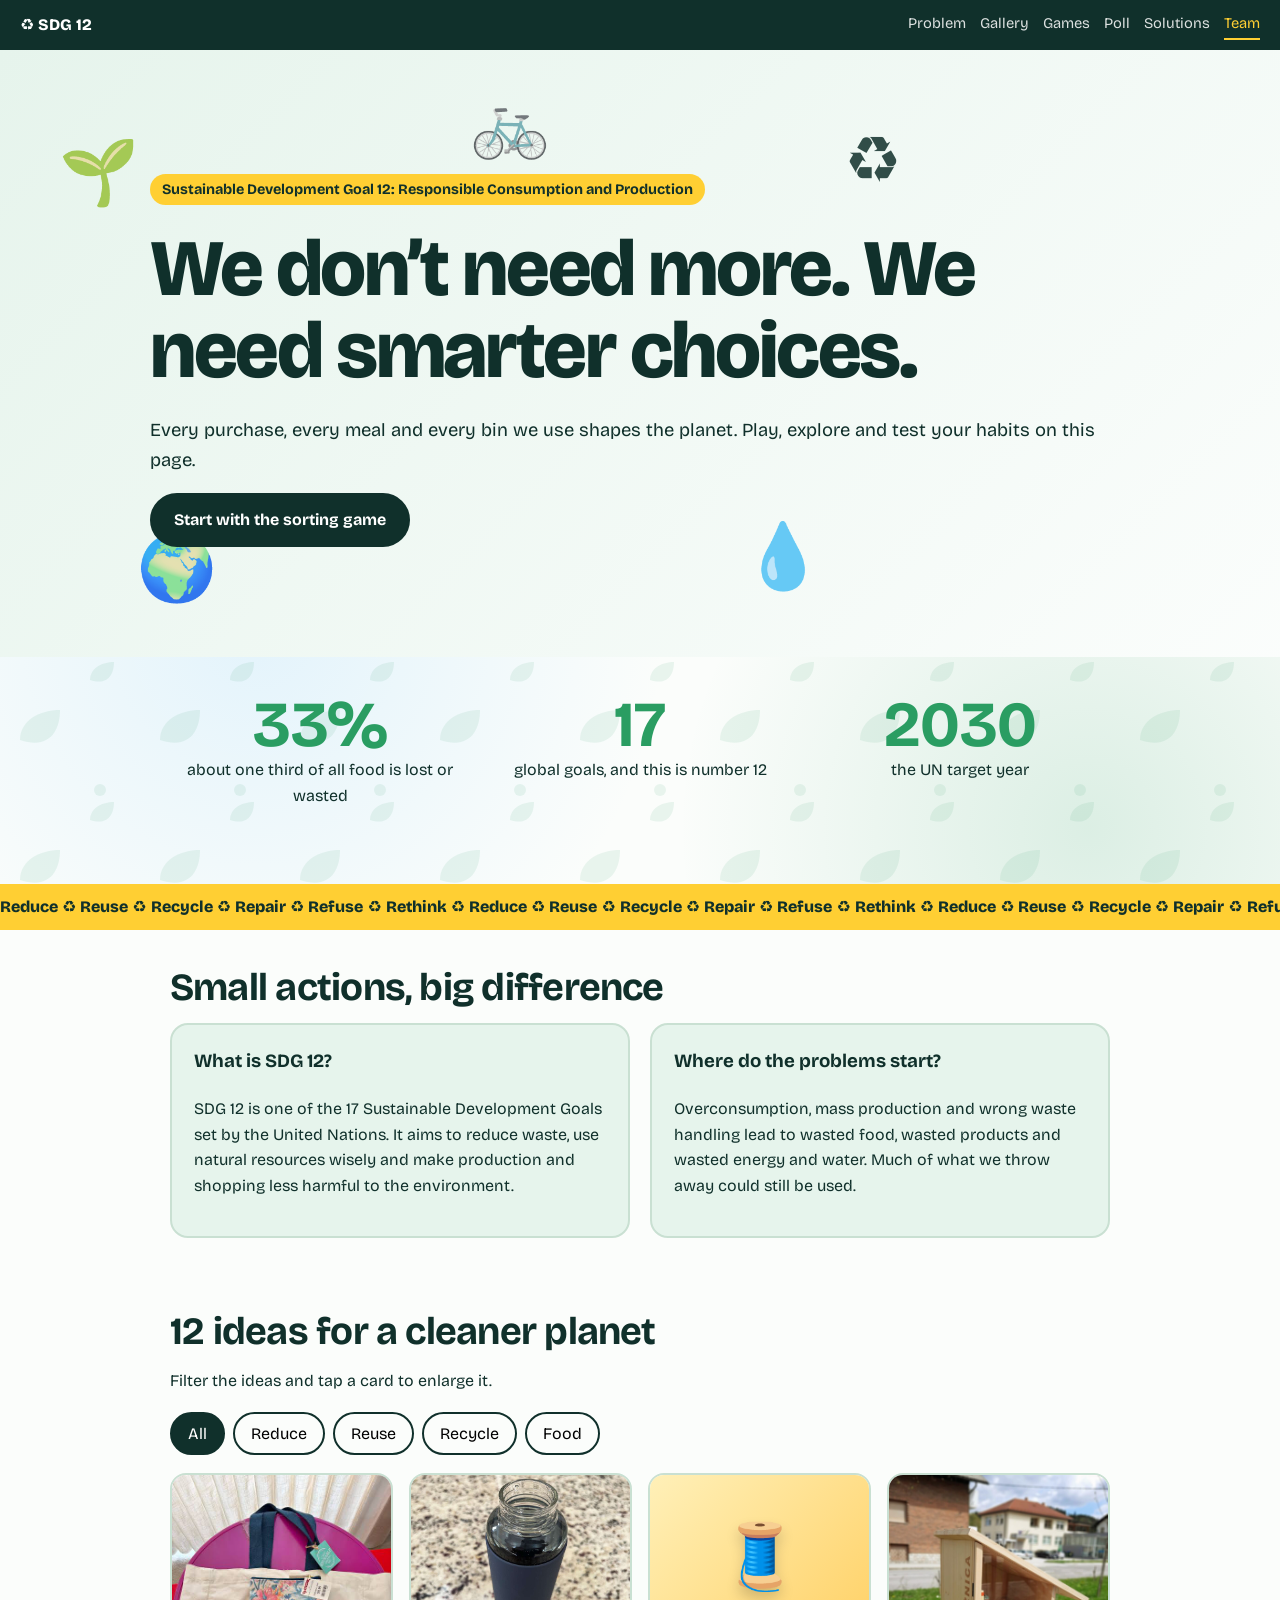
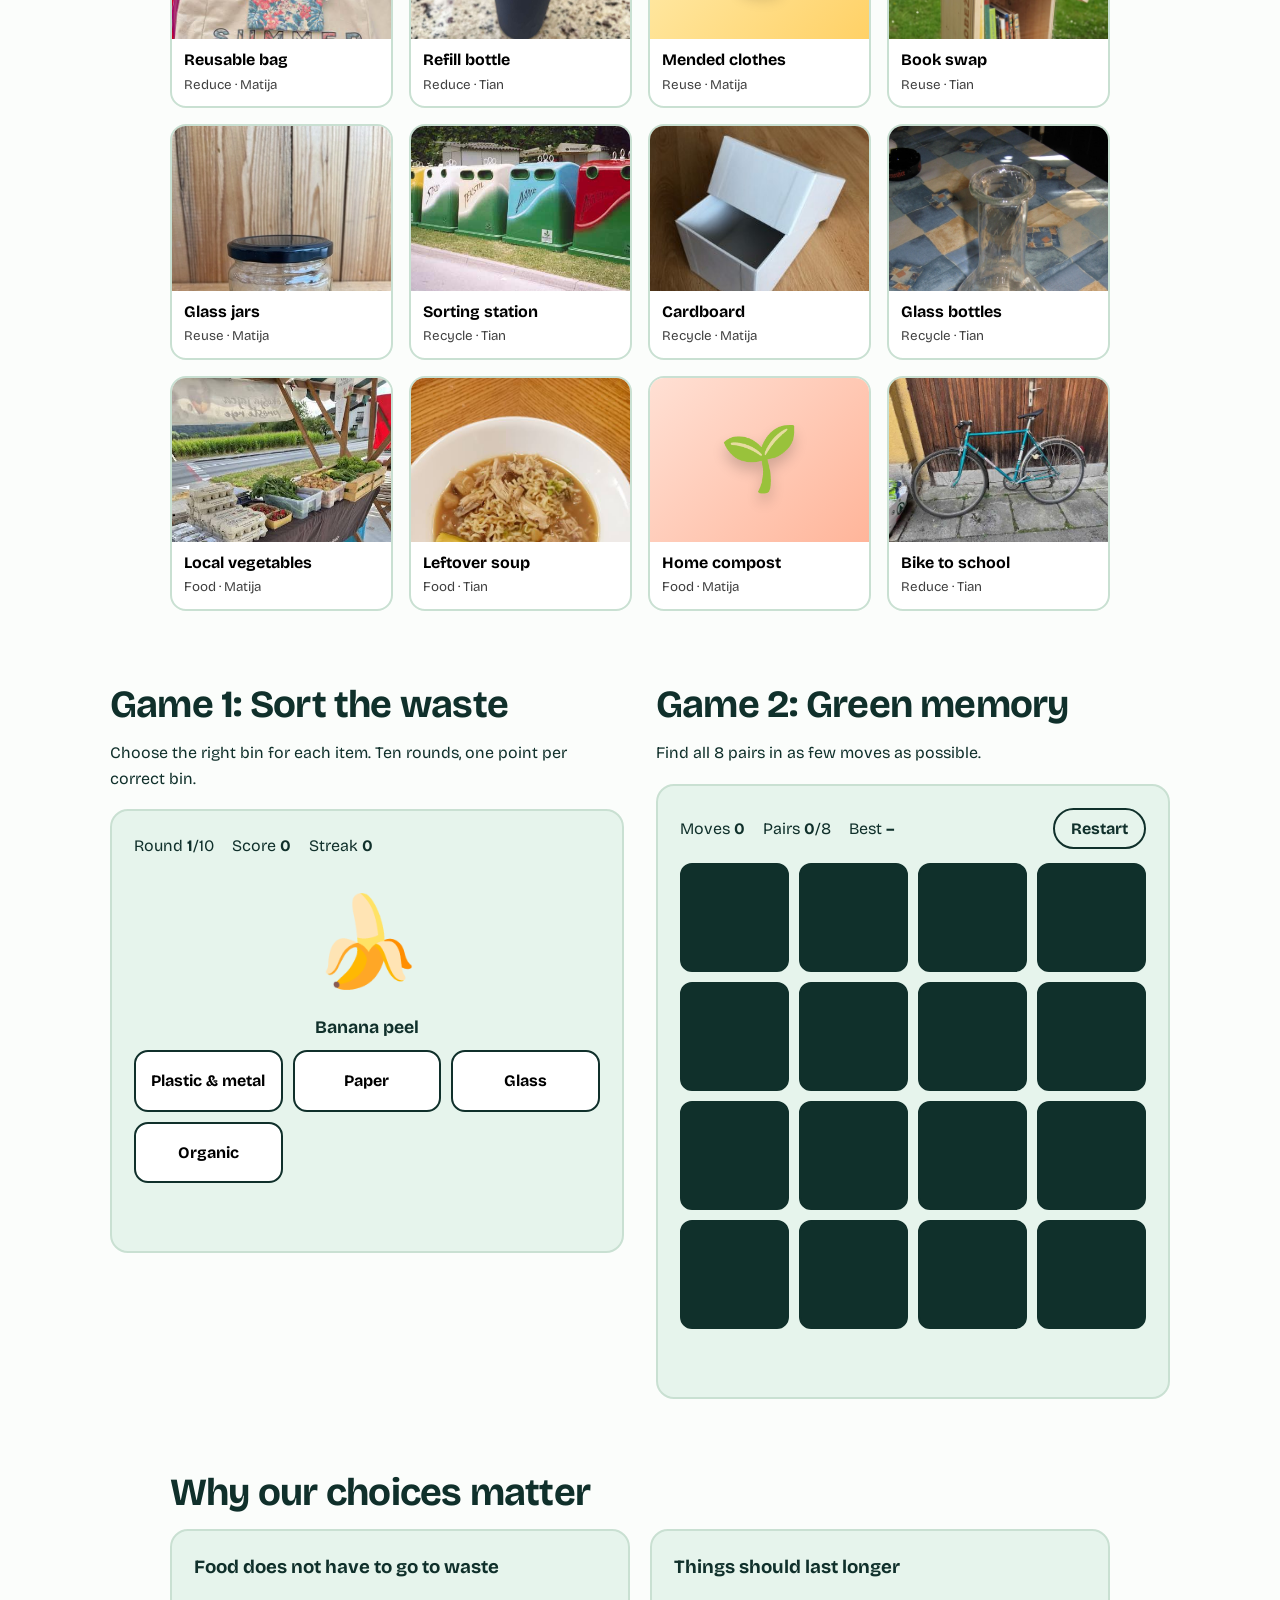
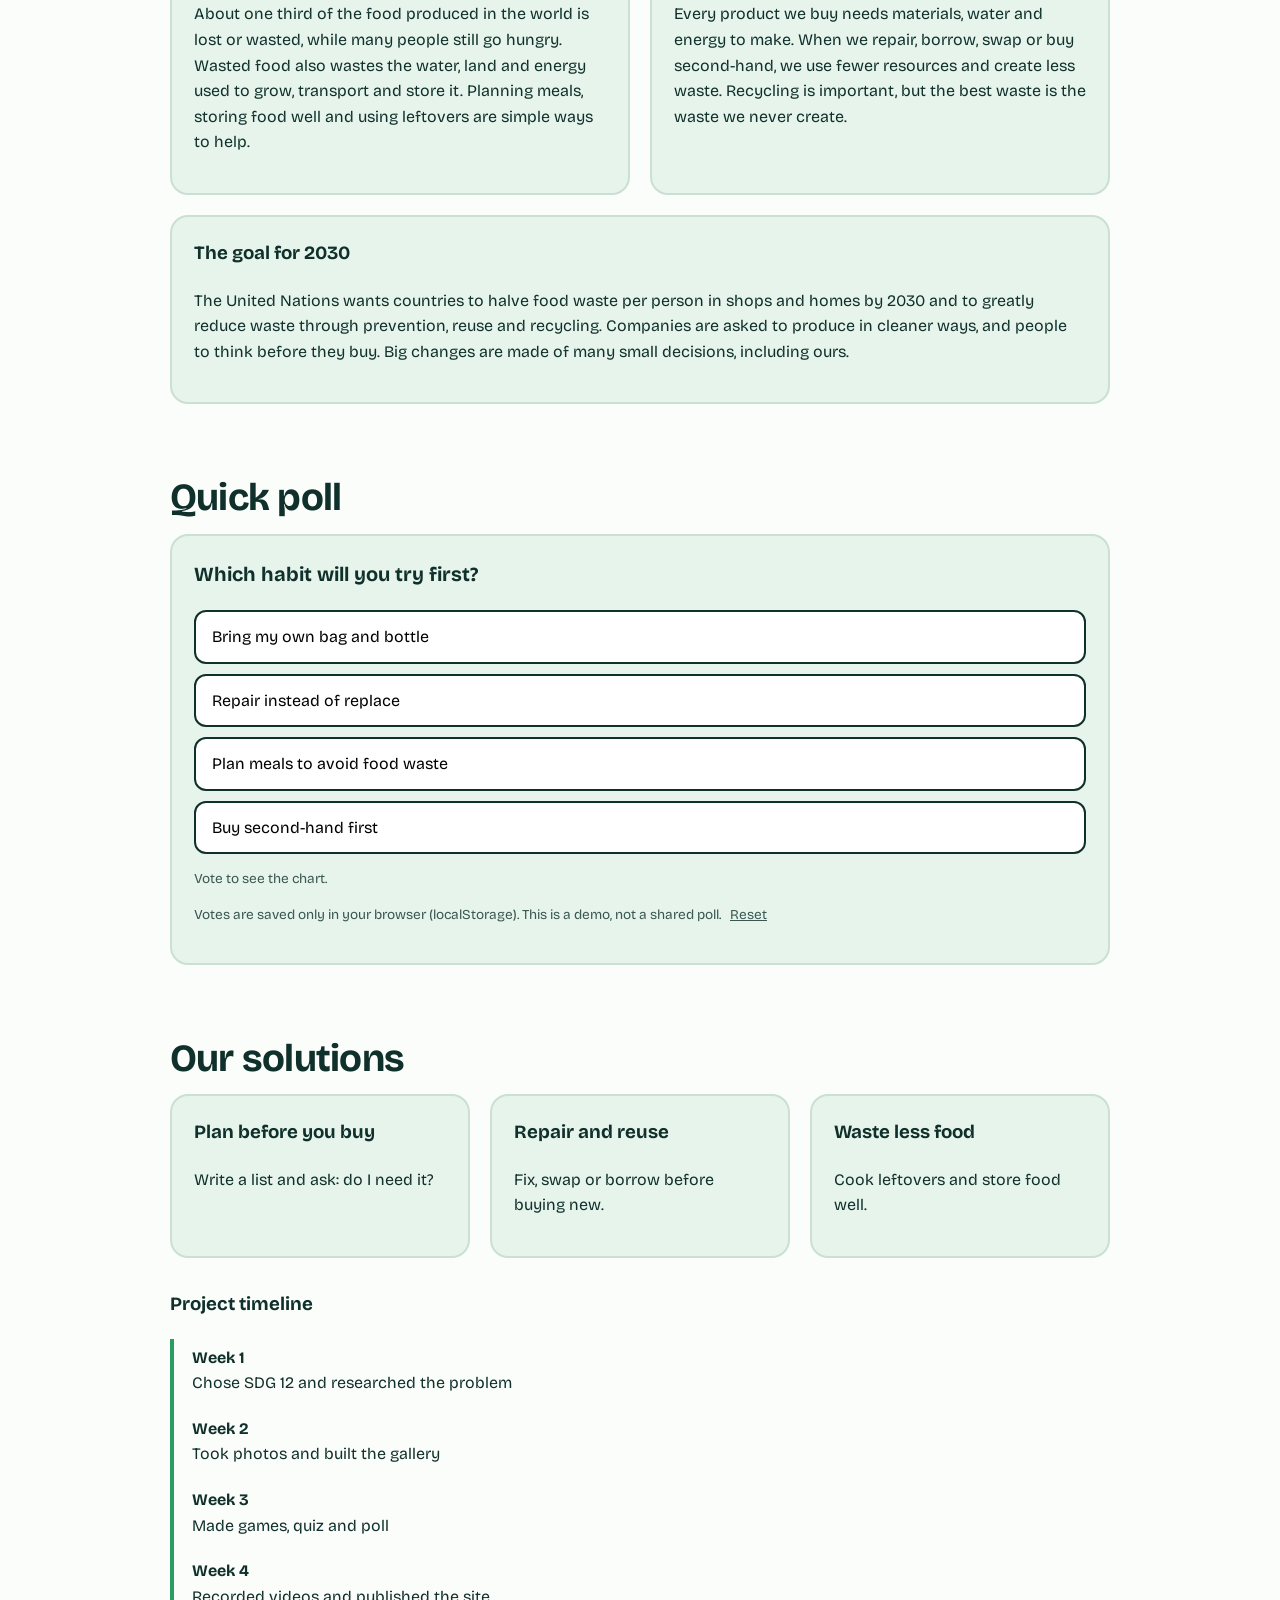
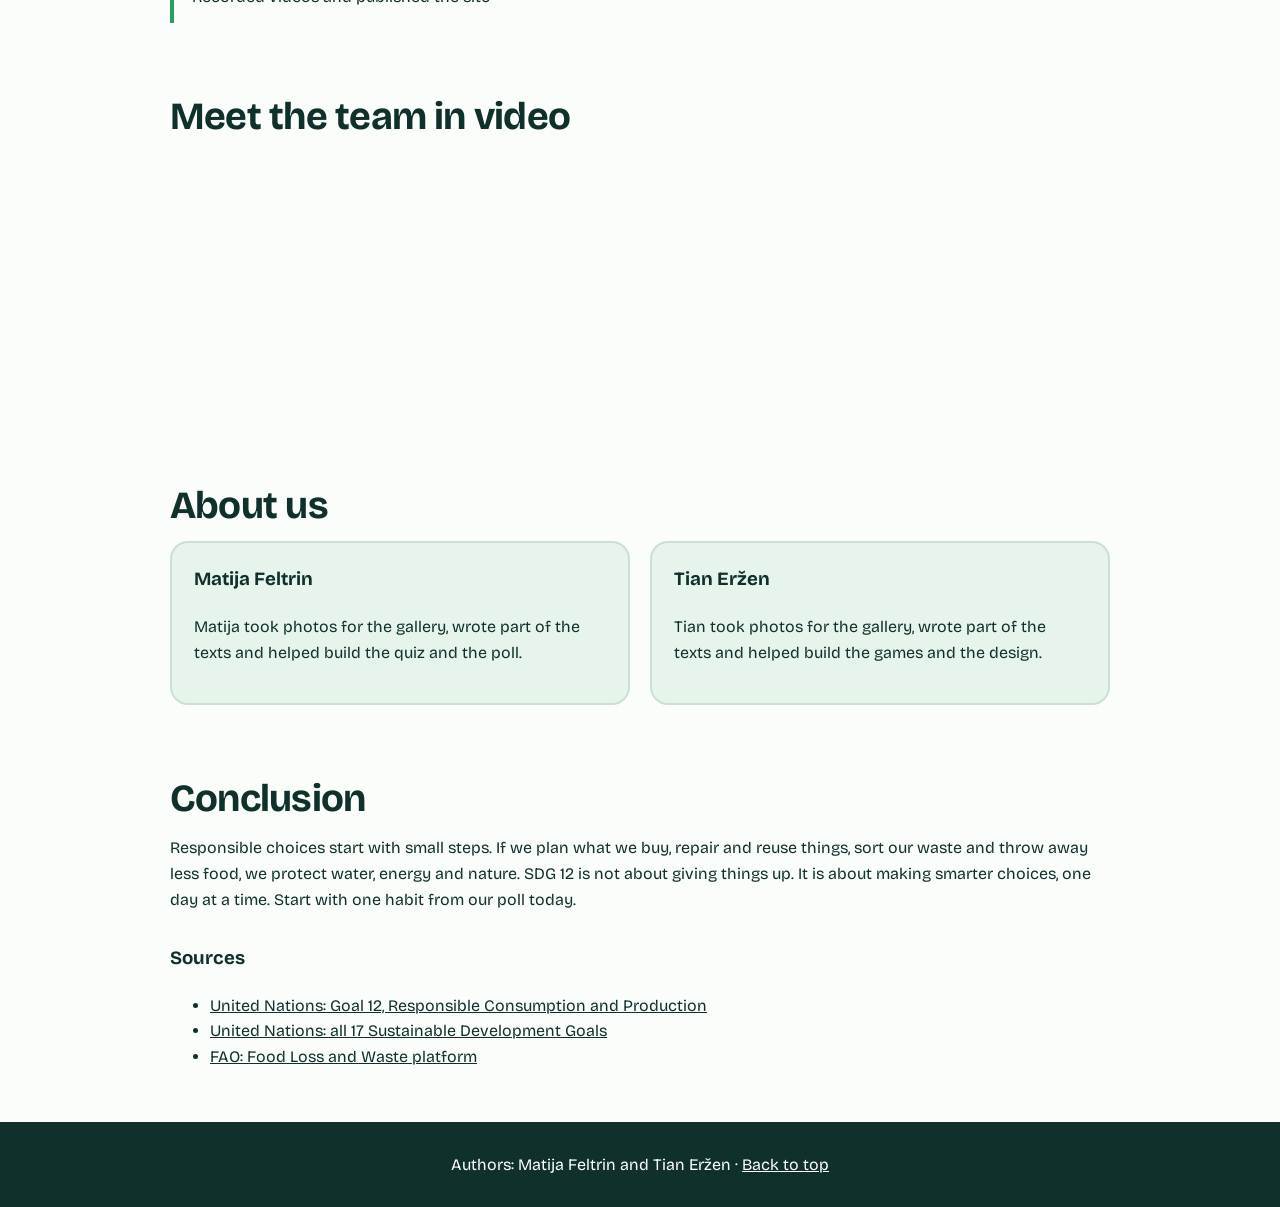
==== commit 4f8986e9: "Update index.html" ====
--- a/index.html
+++ b/index.html
@@ -283,8 +283,6 @@
   { src: "images/imagesdijakA/kompoat.jpg", emoji: "🌱", cat: "Food", author: "Matija", title: "Home compost", text: "Peels and coffee grounds feed the soil." },
   { src: "images/imagesdijakB/kolo.jpg", emoji: "🚲", cat: "Reduce", author: "Tian", title: "Bike to school", text: "Less fuel, less pollution, more fun." }
 ];
-
-const $ = id => document.getElementById(id);
 const $ = id => document.getElementById(id);
 const shuffle = a => { a = a.slice(); for (let i = a.length - 1; i > 0; i--) { const j = Math.random() * (i + 1) | 0; [a[i], a[j]] = [a[j], a[i]]; } return a; };
 const store = {
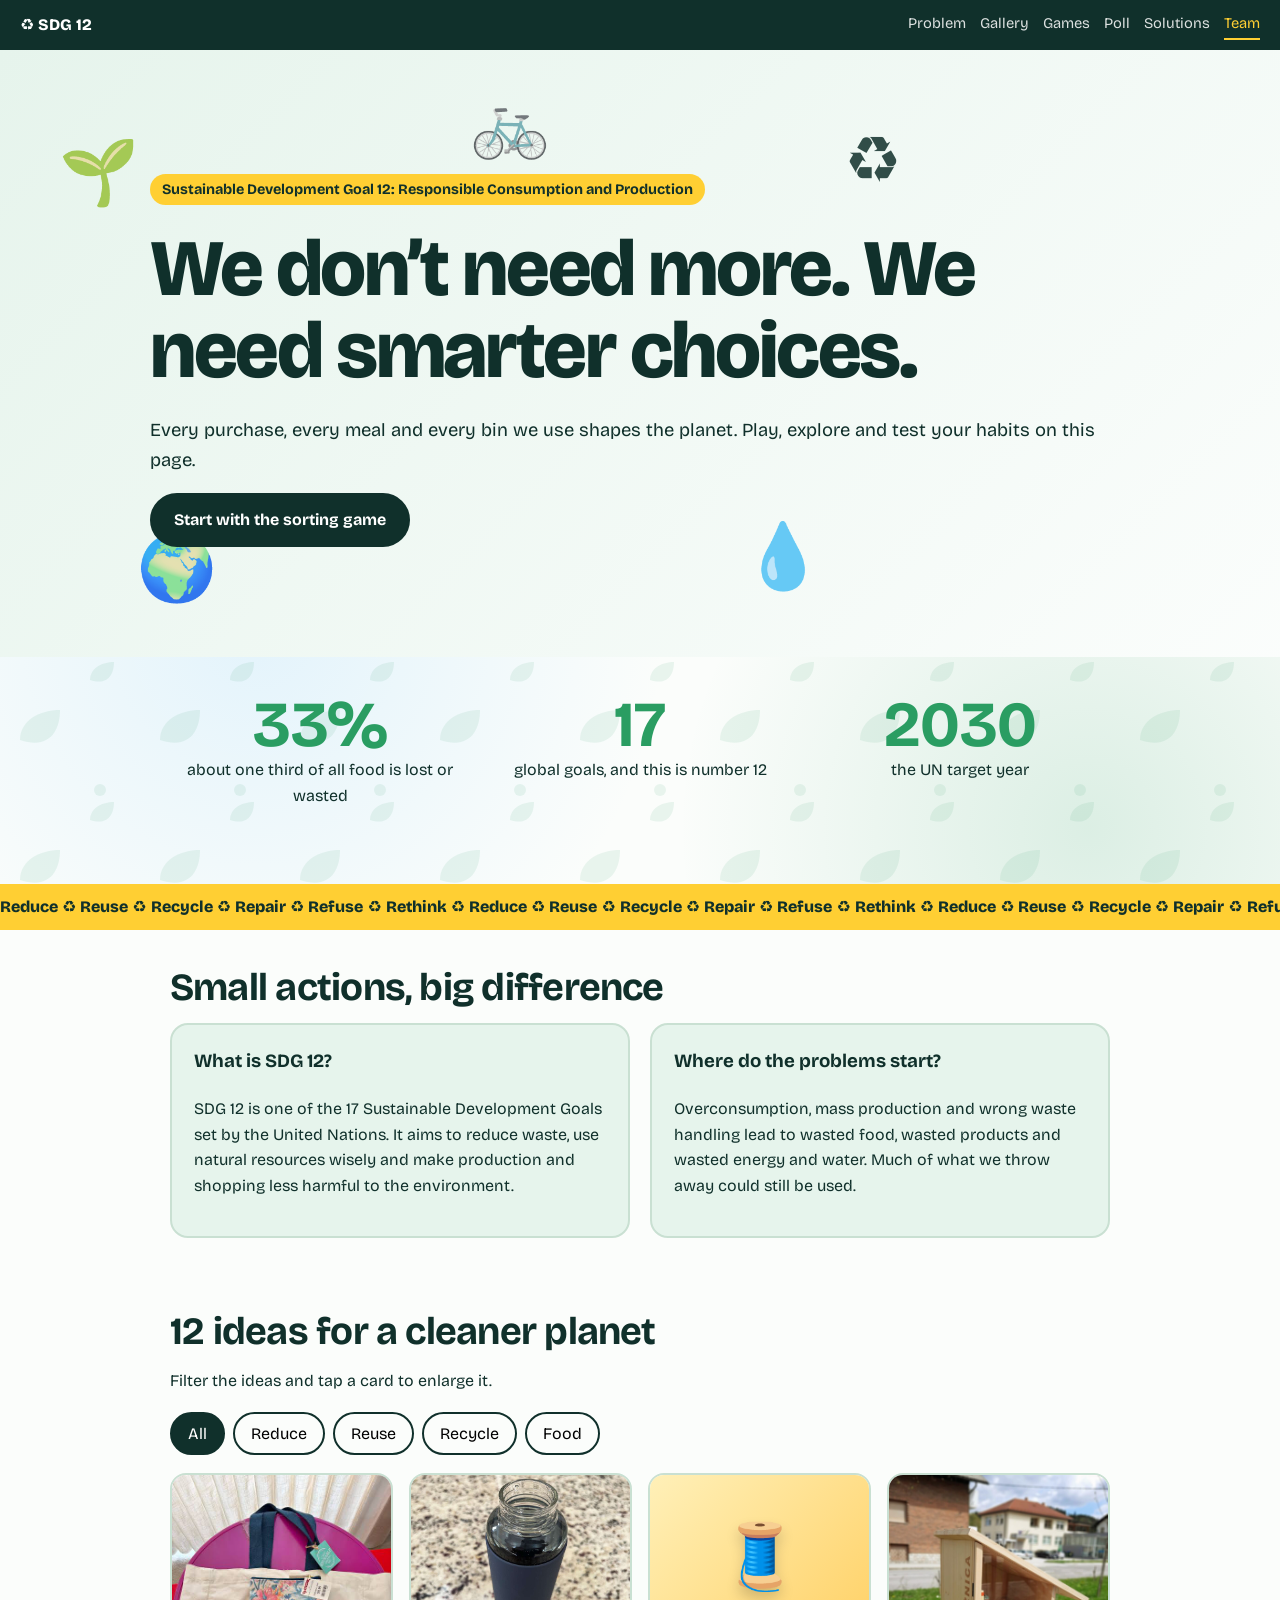
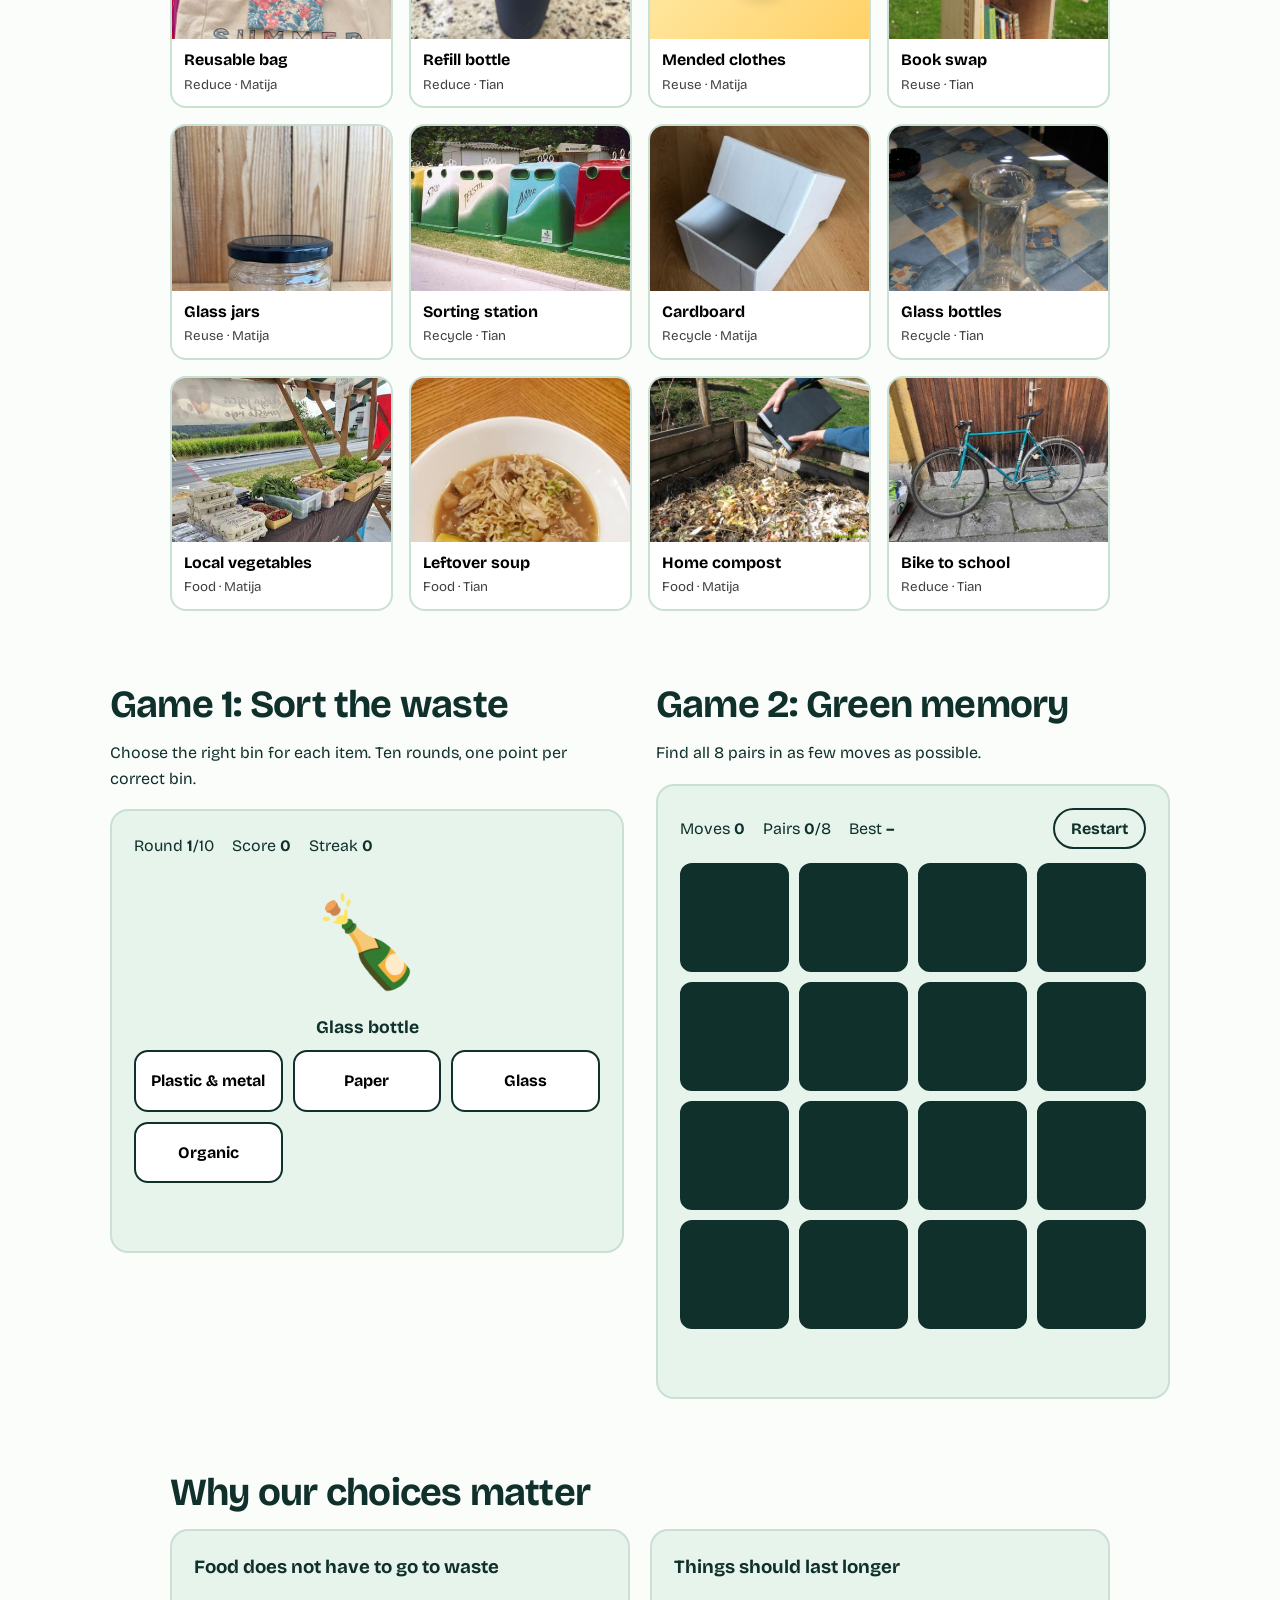
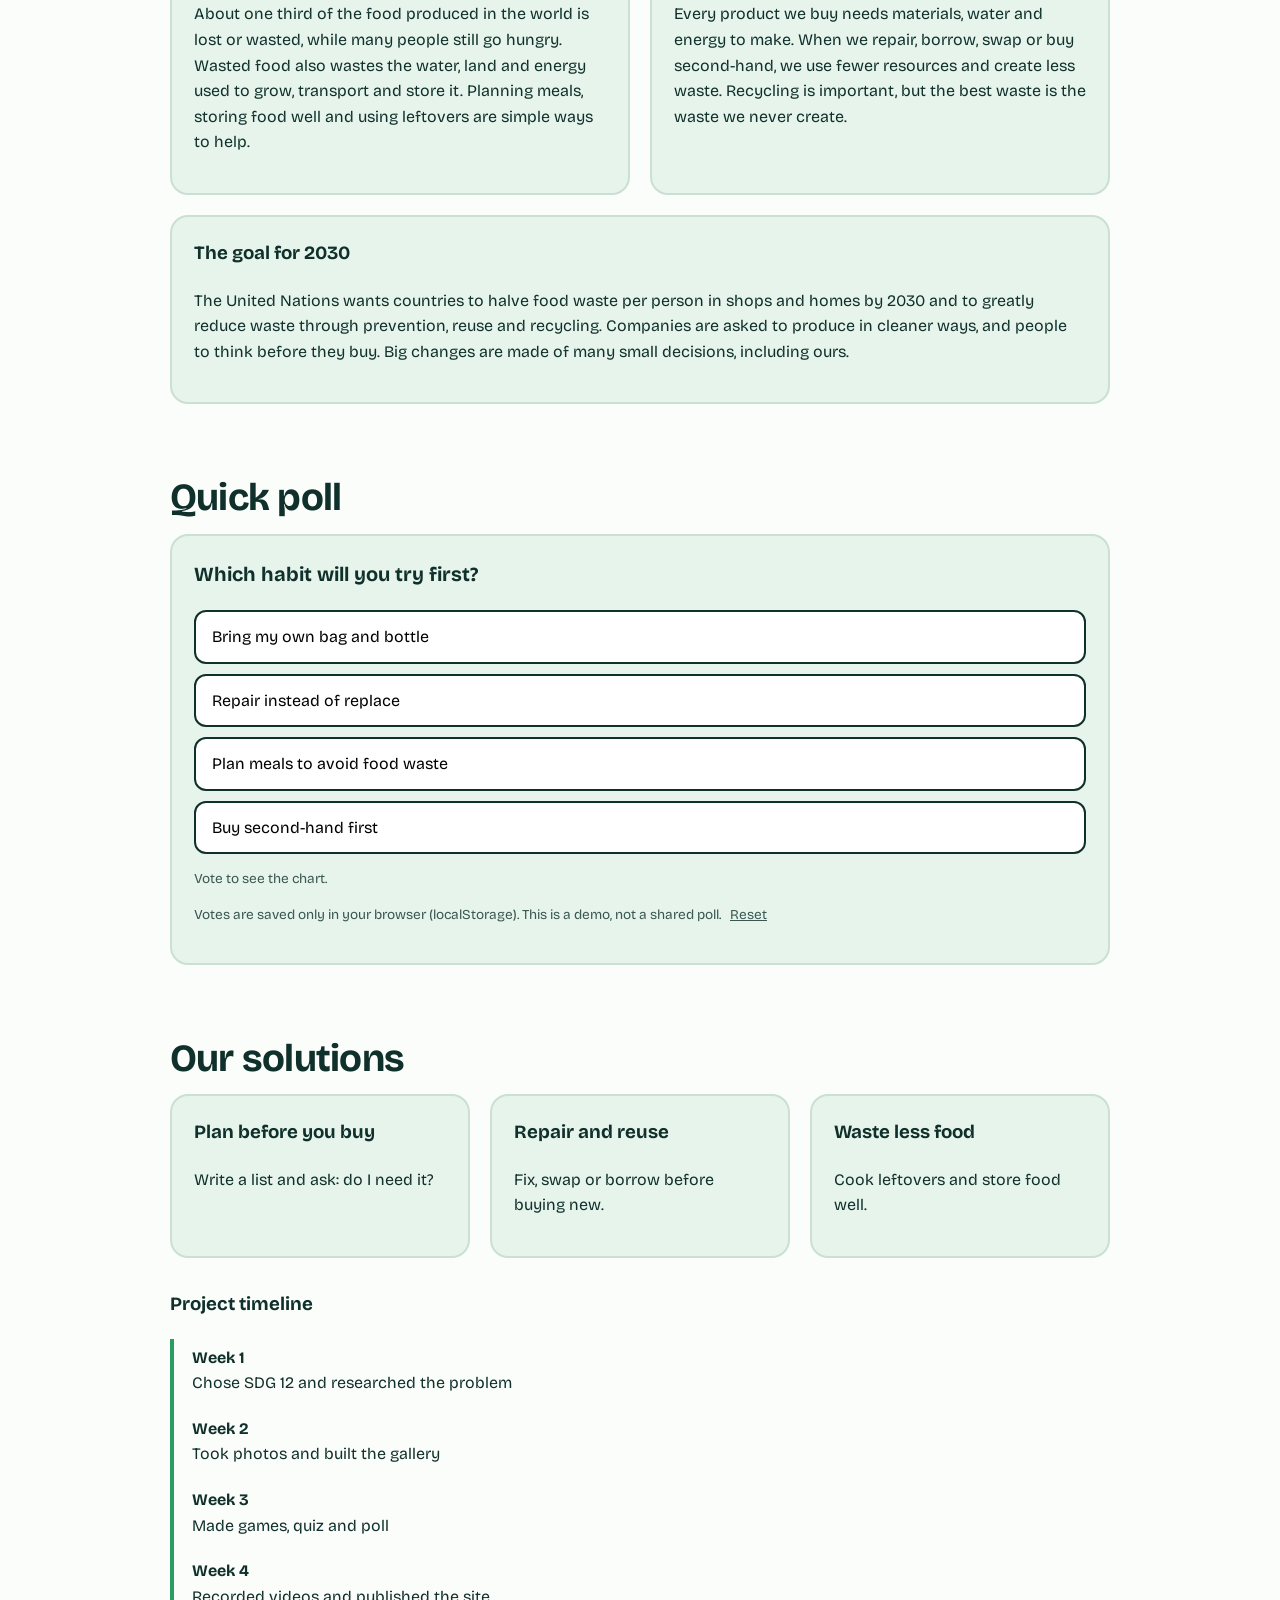
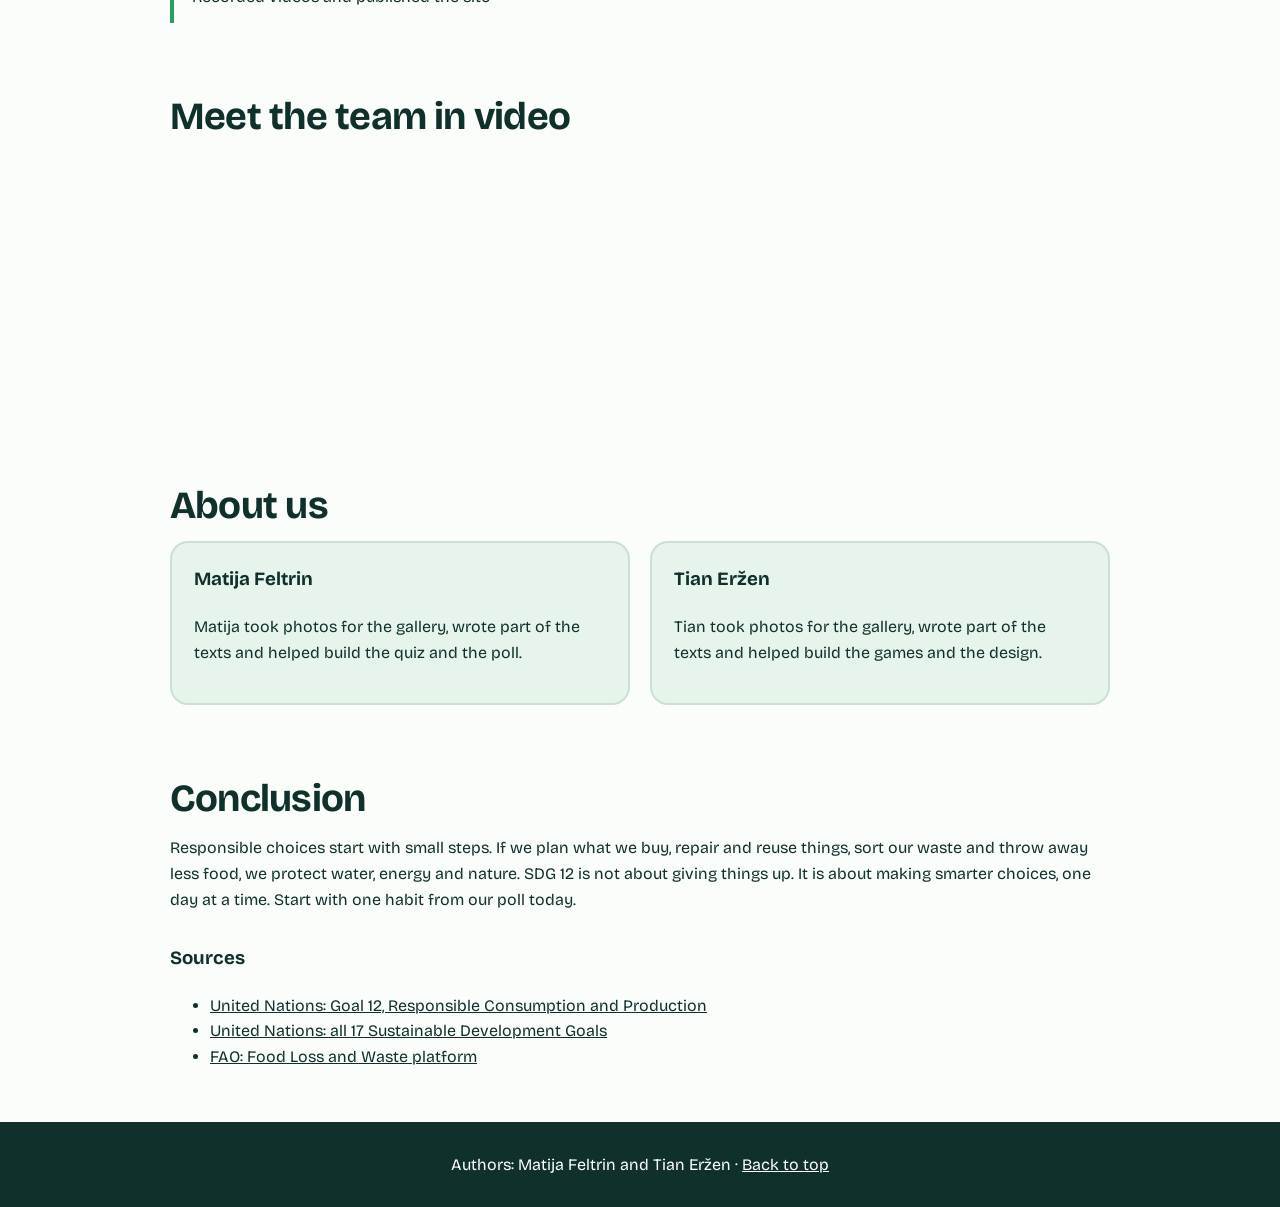
==== commit a5d68866: "Update index.html" ====
--- a/index.html
+++ b/index.html
@@ -280,7 +280,7 @@
   { src: "images/imagesdijakB/steklenice.jpg", emoji: "🍾", cat: "Recycle", author: "Tian", title: "Glass bottles", text: "Glass can be recycled again and again." },
   { src: "images/imagesdijakA/lokalnazelenjava.jpg", emoji: "🥕", cat: "Food", author: "Matija", title: "Local vegetables", text: "Local, seasonal food travels less." },
   { src: "images/imagesdijakB/juha.jpg", emoji: "🍲", cat: "Food", author: "Tian", title: "Leftover soup", text: "Leftovers become a new meal." },
-  { src: "images/imagesdijakA/kompoat.jpg", emoji: "🌱", cat: "Food", author: "Matija", title: "Home compost", text: "Peels and coffee grounds feed the soil." },
+  { src: "images/imagesdijakA/kompost.jpg", emoji: "🌱", cat: "Food", author: "Matija", title: "Home compost", text: "Peels and coffee grounds feed the soil." },
   { src: "images/imagesdijakB/kolo.jpg", emoji: "🚲", cat: "Reduce", author: "Tian", title: "Bike to school", text: "Less fuel, less pollution, more fun." }
 ];
 const $ = id => document.getElementById(id);
